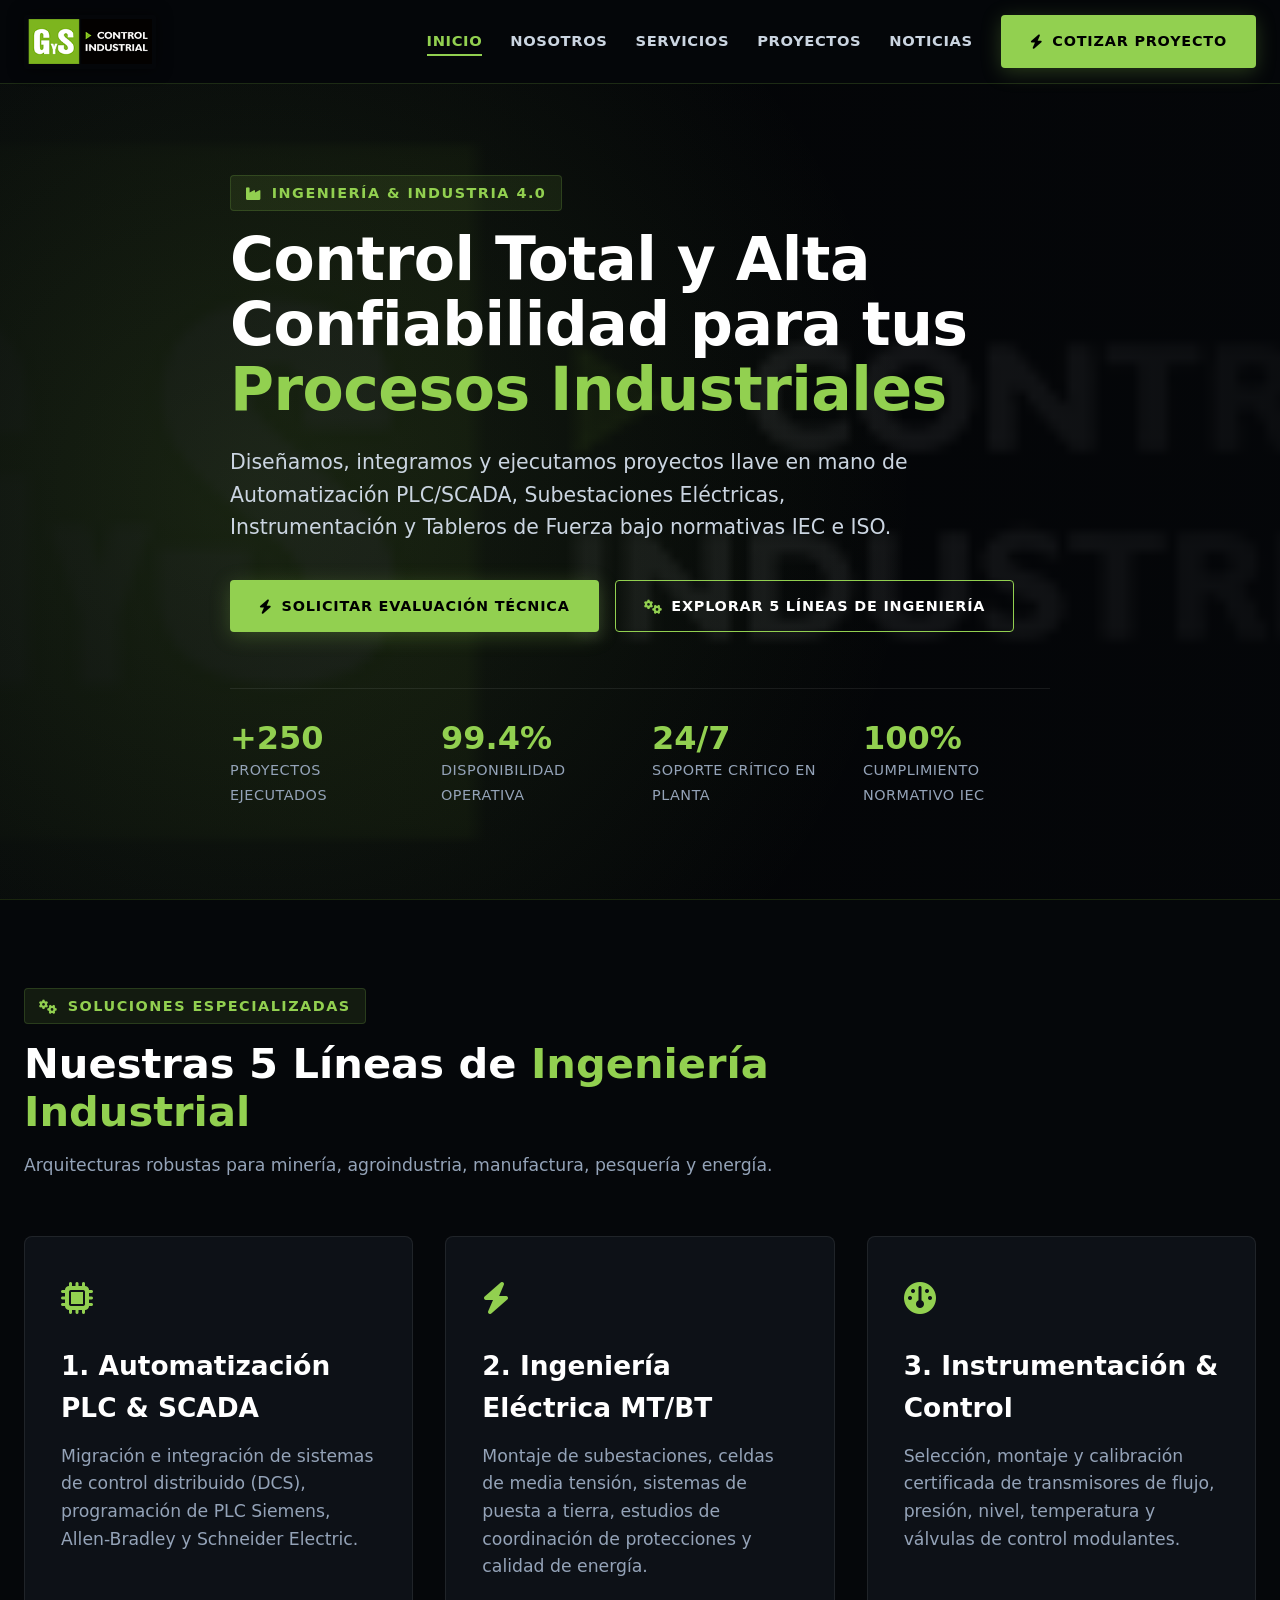
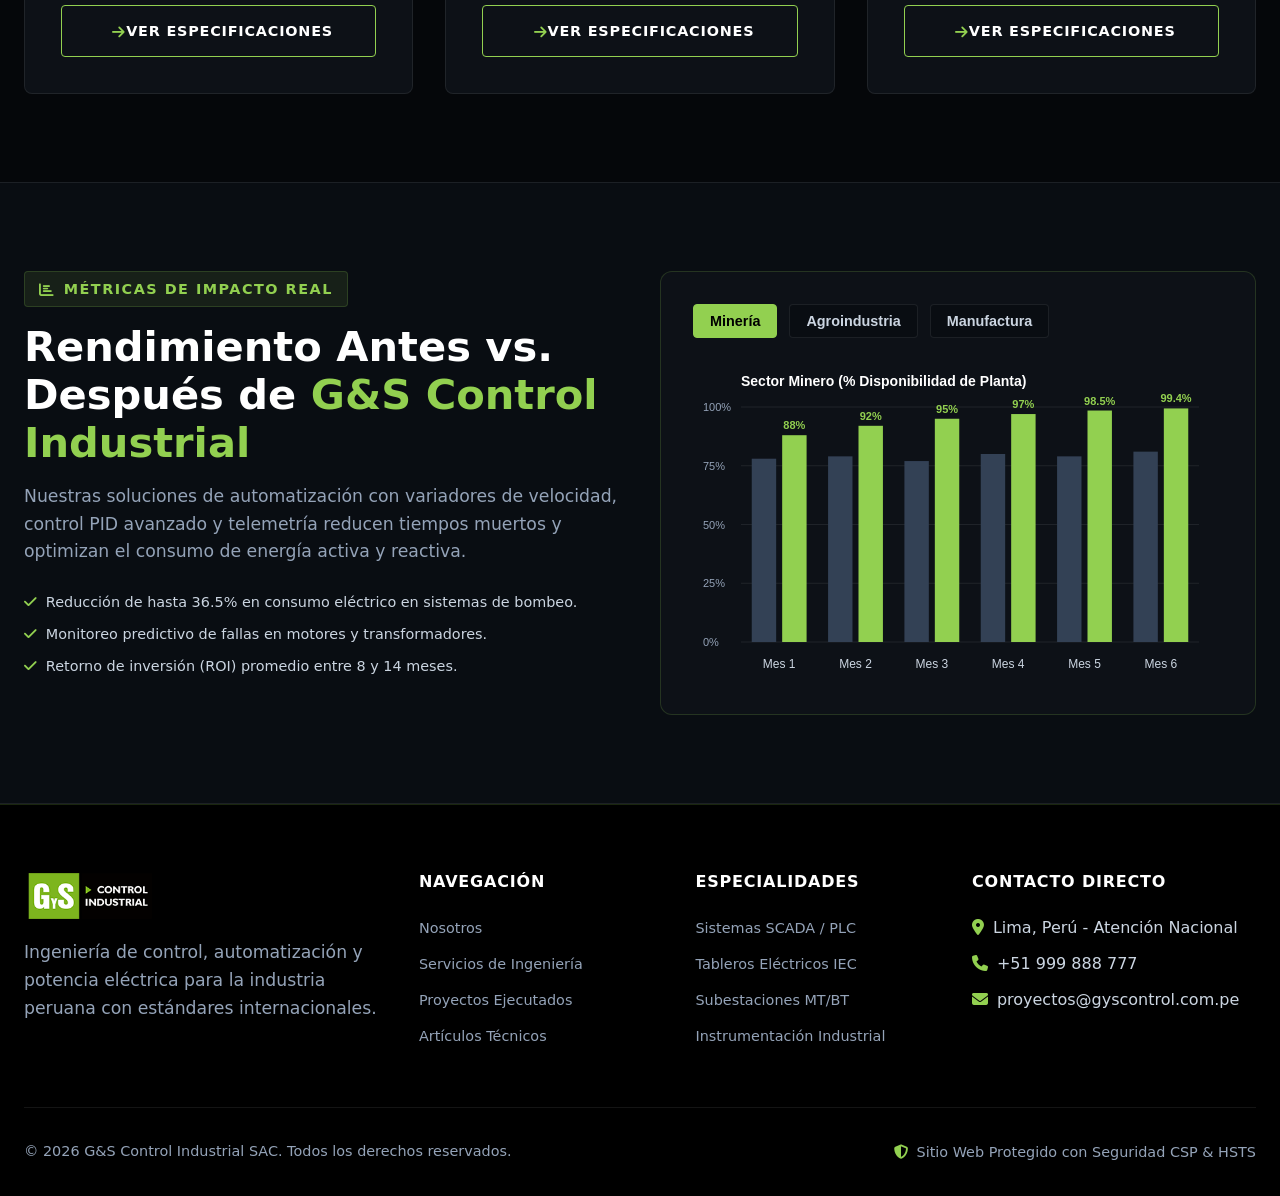
==== index.html @ cea65ff3 "feat(release): arquitectura completa G&S Control Industrial con branding logo-3.png y seguridad fron" ====
<!DOCTYPE html>
<html lang="es">
<head>
  <meta charset="UTF-8">
  <meta name="viewport" content="width=device-width, initial-scale=1.0">
  <meta http-equiv="X-Content-Type-Options" content="nosniff">
  <meta name="referrer" content="strict-origin-when-cross-origin">
  <title>G&S Control Industrial SAC | Automatización, Energía e Instrumentación</title>
  <meta name="description" content="Soluciones integrales en Automatización Industrial PLC/SCADA, Ingeniería Eléctrica, Instrumentación y Tableros Eléctricos en el Perú.">
  <link rel="stylesheet" href="https://cdnjs.cloudflare.com/ajax/libs/font-awesome/6.5.1/css/all.min.css" crossorigin="anonymous" referrerpolicy="no-referrer">
  <link rel="stylesheet" href="assets/css/main.css">
  <link rel="stylesheet" href="assets/css/security.css">
</head>
<body>

  <!-- HEADER CORPORATIVO -->
  <header class="site-header">
    <div class="container header-inner">
      <a href="index.html" class="brand-link" aria-label="G&S Control Industrial Inicio">
        <img src="assets/images/logo-3.png" alt="G&S Control Industrial Logo" class="gys-logo-img">
      </a>
      <button class="nav-toggle" id="navToggle" aria-expanded="false" aria-label="Abrir menú">☰</button>
      <nav>
        <ul class="nav-menu" id="navMenu">
          <li><a href="index.html" class="nav-link active">Inicio</a></li>
          <li><a href="nosotros.html" class="nav-link">Nosotros</a></li>
          <li><a href="servicios.html" class="nav-link">Servicios</a></li>
          <li><a href="proyectos.html" class="nav-link">Proyectos</a></li>
          <li><a href="noticias.html" class="nav-link">Noticias</a></li>
          <li><a href="contactanos.html" class="btn btn--primary" data-icon="bolt">Cotizar Proyecto</a></li>
        </ul>
      </nav>
    </div>
  </header>

  <main>
    <!-- HERO SECTION CON VIDEO DE FONDO -->
    <section class="hero">
      <video class="hero-video" autoplay muted loop playsinline poster="assets/images/logo-3.png">
        <source src="assets/videos/hero-bg.mp4" type="video/mp4">
      </video>
      <div class="hero-overlay"></div>
      <div class="container hero-content">
        <span class="section-tag" data-icon="industry">Ingeniería & Industria 4.0</span>
        <h1 class="hero-title">Control Total y Alta Confiabilidad para tus <span>Procesos Industriales</span></h1>
        <p class="hero-subtitle">
          Diseñamos, integramos y ejecutamos proyectos llave en mano de Automatización PLC/SCADA, Subestaciones Eléctricas, Instrumentación y Tableros de Fuerza bajo normativas IEC e ISO.
        </p>
        <div class="hero-actions">
          <a href="contactanos.html" class="btn btn--primary" data-icon="bolt">Solicitar Evaluación Técnica</a>
          <a href="servicios.html" class="btn btn--outline" data-icon="gears">Explorar 5 Líneas de Ingeniería</a>
        </div>
        <div class="hero-stats">
          <div class="stat-item">
            <strong>+250</strong>
            <span>Proyectos Ejecutados</span>
          </div>
          <div class="stat-item">
            <strong>99.4%</strong>
            <span>Disponibilidad Operativa</span>
          </div>
          <div class="stat-item">
            <strong>24/7</strong>
            <span>Soporte Crítico en Planta</span>
          </div>
          <div class="stat-item">
            <strong>100%</strong>
            <span>Cumplimiento Normativo IEC</span>
          </div>
        </div>
      </div>
    </section>

    <!-- RESUMEN DE LÍNEAS DE INGENIERÍA -->
    <section class="section">
      <div class="container">
        <div class="section-header">
          <span class="section-tag" data-icon="gears">Soluciones Especializadas</span>
          <h2 class="section-title">Nuestras 5 Líneas de <span>Ingeniería Industrial</span></h2>
          <p class="section-desc">Arquitecturas robustas para minería, agroindustria, manufactura, pesquería y energía.</p>
        </div>
        <div class="grid-3">
          <article class="card">
            <div>
              <div class="card-icon" data-icon="microchip"></div>
              <h3 class="card-title">1. Automatización PLC & SCADA</h3>
              <p class="card-text">Migración e integración de sistemas de control distribuido (DCS), programación de PLC Siemens, Allen-Bradley y Schneider Electric.</p>
            </div>
            <a href="servicios.html" class="btn btn--outline" data-icon="arrow-right">Ver Especificaciones</a>
          </article>

          <article class="card">
            <div>
              <div class="card-icon" data-icon="bolt"></div>
              <h3 class="card-title">2. Ingeniería Eléctrica MT/BT</h3>
              <p class="card-text">Montaje de subestaciones, celdas de media tensión, sistemas de puesta a tierra, estudios de coordinación de protecciones y calidad de energía.</p>
            </div>
            <a href="servicios.html" class="btn btn--outline" data-icon="arrow-right">Ver Especificaciones</a>
          </article>

          <article class="card">
            <div>
              <div class="card-icon" data-icon="gauge"></div>
              <h3 class="card-title">3. Instrumentación & Control</h3>
              <p class="card-text">Selección, montaje y calibración certificada de transmisores de flujo, presión, nivel, temperatura y válvulas de control modulantes.</p>
            </div>
            <a href="servicios.html" class="btn btn--outline" data-icon="arrow-right">Ver Especificaciones</a>
          </article>
        </div>
      </div>
    </section>

    <!-- GRÁFICA INTERACTIVA DE EFICIENCIA OPERATIVA -->
    <section class="section section--alt">
      <div class="container">
        <div class="grid-2">
          <div>
            <span class="section-tag" data-icon="chart">Métricas de Impacto Real</span>
            <h2 class="section-title">Rendimiento Antes vs. Después de <span>G&S Control Industrial</span></h2>
            <p class="section-desc">
              Nuestras soluciones de automatización con variadores de velocidad, control PID avanzado y telemetría reducen tiempos muertos y optimizan el consumo de energía activa y reactiva.
            </p>
            <ul class="card-list" style="margin-top: 1.5rem;">
              <li data-icon="check">Reducción de hasta 36.5% en consumo eléctrico en sistemas de bombeo.</li>
              <li data-icon="check">Monitoreo predictivo de fallas en motores y transformadores.</li>
              <li data-icon="check">Retorno de inversión (ROI) promedio entre 8 y 14 meses.</li>
            </ul>
          </div>
          <div class="chart-wrapper">
            <div class="chart-controls">
              <button class="filter-btn active" data-chart-sector="mineria">Minería</button>
              <button class="filter-btn" data-chart-sector="agro">Agroindustria</button>
              <button class="filter-btn" data-chart-sector="manufactura">Manufactura</button>
            </div>
            <div class="canvas-holder">
              <canvas id="efficiencyChart"></canvas>
            </div>
          </div>
        </div>
      </div>
    </section>
  </main>

  <!-- FOOTER CORPORATIVO -->
  <footer class="site-footer">
    <div class="container">
      <div class="footer-grid">
        <div>
          <img src="assets/images/logo-3.png" alt="G&S Control Industrial Logo" class="gys-logo-img" style="margin-bottom: 1rem;">
          <p class="section-desc">Ingeniería de control, automatización y potencia eléctrica para la industria peruana con estándares internacionales.</p>
        </div>
        <div>
          <h4 class="footer-title">Navegación</h4>
          <ul class="footer-links">
            <li><a href="nosotros.html">Nosotros</a></li>
            <li><a href="servicios.html">Servicios de Ingeniería</a></li>
            <li><a href="proyectos.html">Proyectos Ejecutados</a></li>
            <li><a href="noticias.html">Artículos Técnicos</a></li>
          </ul>
        </div>
        <div>
          <h4 class="footer-title">Especialidades</h4>
          <ul class="footer-links">
            <li><a href="servicios.html">Sistemas SCADA / PLC</a></li>
            <li><a href="servicios.html">Tableros Eléctricos IEC</a></li>
            <li><a href="servicios.html">Subestaciones MT/BT</a></li>
            <li><a href="servicios.html">Instrumentación Industrial</a></li>
          </ul>
        </div>
        <div>
          <h4 class="footer-title">Contacto Directo</h4>
          <ul class="footer-links">
            <li data-icon="location">Lima, Perú - Atención Nacional</li>
            <li data-icon="phone">+51 999 888 777</li>
            <li data-icon="envelope">proyectos@gyscontrol.com.pe</li>
          </ul>
        </div>
      </div>
      <div class="footer-bottom">
        <span>© 2026 G&S Control Industrial SAC. Todos los derechos reservados.</span>
        <span data-icon="shield">Sitio Web Protegido con Seguridad CSP & HSTS</span>
      </div>
    </div>
  </footer>

  <script src="assets/js/main.js" defer></script>
  <script src="assets/js/chart.js" defer></script>
  <script src="assets/js/security.js" defer></script>
</body>
</html>
---- assets/css/main.css ----
/* ==========================================================================
   G&S CONTROL INDUSTRIAL SAC - MAIN STYLESHEET
   Branding: #92D050 (Neon Industrial Green) | Dark Mode Industrial
   ========================================================================== */

:root {
  /* Paleta Corporativa Oficial */
  --gys-green-primary: #92D050;
  --gys-green-secondary: #8eb81e;
  --gys-green-dark: #81a81b;
  --gys-green-glow: rgba(146, 208, 80, 0.25);

  /* Fondos Oscuros (Dark Mode Industrial) */
  --bg-deep: #05070a;
  --bg-panel: #0d1117;
  --bg-surface: #090d12;
  --bg-pure-black: #000000;
  --border-industrial: rgba(146, 208, 80, 0.18);
  --border-subtle: rgba(255, 255, 255, 0.08);

  /* Textos */
  --text-white: #ffffff;
  --text-light: #cbd5e1;
  --text-muted: #94a3b8;

  /* Tipografía y Escalado Fluido */
  --font-main: 'Inter', system-ui, -apple-system, BlinkMacSystemFont, 'Segoe UI', Roboto, sans-serif;
  --fs-h1: clamp(2.2rem, 4vw + 1rem, 3.75rem);
  --fs-h2: clamp(1.75rem, 2.8vw + 0.8rem, 2.6rem);
  --fs-h3: clamp(1.25rem, 1.5vw + 0.5rem, 1.65rem);
  --fs-body: clamp(0.95rem, 0.4vw + 0.85rem, 1.08rem);
  --fs-small: clamp(0.8rem, 0.2vw + 0.75rem, 0.9rem);

  /* Layout & Transiciones */
  --max-width: 1280px;
  --header-height: 84px;
  --radius-sm: 4px;
  --radius-md: 8px;
  --radius-lg: 12px;
  --transition-fast: 0.2s cubic-bezier(0.4, 0, 0.2, 1);
  --transition-smooth: 0.35s cubic-bezier(0.16, 1, 0.3, 1);
}

/* Reset Moderno */
*, *::before, *::after {
  box-sizing: border-box;
  margin: 0;
  padding: 0;
}

html {
  scroll-behavior: smooth;
  background-color: var(--bg-deep);
  color: var(--text-light);
  font-family: var(--font-main);
  font-size: 16px;
  line-height: 1.6;
}

body {
  background-color: var(--bg-deep);
  overflow-x: hidden;
  min-height: 100vh;
  display: flex;
  flex-direction: column;
}

main {
  flex: 1;
  padding-top: var(--header-height);
}

a {
  color: inherit;
  text-decoration: none;
  transition: color var(--transition-fast);
}

ul {
  list-style: none;
}

img, video {
  max-width: 100%;
  height: auto;
  display: block;
}

/* ==========================================================================
   ICONOGRAFÍA FONT AWESOME 6 FREE (MEDIANTE PSEUDO-ELEMENTOS ::before)
   ========================================================================== */
[data-icon]::before {
  font-family: "Font Awesome 6 Free";
  font-weight: 900;
  display: inline-block;
  font-style: normal;
  font-variant: normal;
  text-rendering: auto;
  -webkit-font-smoothing: antialiased;
  color: var(--gys-green-primary);
  margin-right: 0.55rem;
}

[data-icon="bolt"]::before { content: "\f0e7"; }
[data-icon="gears"]::before { content: "\f085"; }
[data-icon="microchip"]::before { content: "\f2db"; }
[data-icon="gauge"]::before { content: "\f624"; }
[data-icon="shield"]::before { content: "\f3ed"; }
[data-icon="chart"]::before { content: "\f080"; }
[data-icon="industry"]::before { content: "\f275"; }
[data-icon="check"]::before { content: "\f00c"; }
[data-icon="phone"]::before { content: "\f095"; }
[data-icon="envelope"]::before { content: "\f0e0"; }
[data-icon="location"]::before { content: "\f3c5"; }
[data-icon="arrow-right"]::before { content: "\f061"; margin-right: 0; margin-left: 0.5rem; }
[data-icon="certificate"]::before { content: "\f0a3"; }
[data-icon="users"]::before { content: "\f0c0"; }
[data-icon="clock"]::before { content: "\f017"; }
[data-icon="wrench"]::before { content: "\f0ad"; }
[data-icon="newspaper"]::before { content: "\f1ea"; }
[data-icon="filter"]::before { content: "\f0b0"; }
[data-icon="lock"]::before { content: "\f023"; }

/* ==========================================================================
   UTILIDADES GLOBALES Y CONTENEDORES
   ========================================================================== */
.container {
  width: 100%;
  max-width: var(--max-width);
  margin: 0 auto;
  padding: 0 1.5rem;
}

.section {
  padding: 5.5rem 0;
  position: relative;
}

.section--alt {
  background-color: var(--bg-surface);
  border-top: 1px solid var(--border-subtle);
  border-bottom: 1px solid var(--border-subtle);
}

.section-header {
  max-width: 760px;
  margin-bottom: 3.5rem;
}

.section-tag {
  display: inline-flex;
  align-items: center;
  background: rgba(146, 208, 80, 0.1);
  color: var(--gys-green-primary);
  border: 1px solid var(--border-industrial);
  padding: 0.35rem 0.9rem;
  border-radius: var(--radius-sm);
  font-size: var(--fs-small);
  font-weight: 700;
  text-transform: uppercase;
  letter-spacing: 1.5px;
  margin-bottom: 1rem;
}

.section-title {
  font-size: var(--fs-h2);
  color: var(--text-white);
  font-weight: 800;
  line-height: 1.15;
  margin-bottom: 1rem;
}

.section-title span {
  color: var(--gys-green-primary);
}

.section-desc {
  font-size: var(--fs-body);
  color: var(--text-muted);
}

/* Botones Corporativos */
.btn {
  display: inline-flex;
  align-items: center;
  justify-content: center;
  padding: 0.85rem 1.75rem;
  font-size: var(--fs-small);
  font-weight: 700;
  text-transform: uppercase;
  letter-spacing: 0.8px;
  border-radius: var(--radius-sm);
  border: 1px solid transparent;
  cursor: pointer;
  transition: all var(--transition-fast);
}

.btn--primary {
  background-color: var(--gys-green-primary);
  color: var(--bg-pure-black);
  box-shadow: 0 4px 20px var(--gys-green-glow);
}

.btn--primary[data-icon]::before {
  color: var(--bg-pure-black);
}

.btn--primary:hover {
  background-color: var(--gys-green-secondary);
  transform: translateY(-2px);
  box-shadow: 0 6px 25px rgba(146, 208, 80, 0.4);
}

.btn--outline {
  background-color: transparent;
  color: var(--text-white);
  border-color: var(--gys-green-primary);
}

.btn--outline:hover {
  background-color: rgba(146, 208, 80, 0.12);
  color: var(--gys-green-primary);
}

/* ==========================================================================
   HEADER, NAVEGACIÓN Y LOGOTIPO OFICIAL (logo-3.png)
   ========================================================================== */
.site-header {
  position: fixed;
  top: 0;
  left: 0;
  width: 100%;
  height: var(--header-height);
  background: rgba(5, 7, 10, 0.92);
  backdrop-filter: blur(12px);
  border-bottom: 1px solid var(--border-industrial);
  z-index: 1000;
}

.header-inner {
  display: flex;
  align-items: center;
  justify-content: space-between;
  height: 100%;
}

.brand-link {
  display: inline-flex;
  align-items: center;
}

.gys-logo-img {
  height: 54px;
  width: auto;
  object-fit: contain;
  border-radius: 2px;
  box-shadow: 0 0 15px rgba(0, 0, 0, 0.6);
  transition: transform var(--transition-fast);
}

.brand-link:hover .gys-logo-img {
  transform: scale(1.02);
}

.nav-menu {
  display: flex;
  align-items: center;
  gap: 1.75rem;
}

.nav-link {
  font-size: 0.92rem;
  font-weight: 600;
  color: var(--text-light);
  text-transform: uppercase;
  letter-spacing: 0.6px;
  padding: 0.4rem 0;
  position: relative;
}

.nav-link::after {
  content: "";
  position: absolute;
  bottom: 0;
  left: 0;
  width: 0;
  height: 2px;
  background-color: var(--gys-green-primary);
  transition: width var(--transition-fast);
}

.nav-link:hover,
.nav-link.active {
  color: var(--gys-green-primary);
}

.nav-link:hover::after,
.nav-link.active::after {
  width: 100%;
}

.nav-toggle {
  display: none;
  background: transparent;
  border: 1px solid var(--border-industrial);
  color: var(--gys-green-primary);
  padding: 0.5rem 0.75rem;
  border-radius: var(--radius-sm);
  font-size: 1.25rem;
  cursor: pointer;
}

/* ==========================================================================
   HERO PRINCIPAL CON VIDEO INDUSTRIAL EN BUCLE
   ========================================================================== */
.hero {
  position: relative;
  min-height: calc(100vh - var(--header-height));
  display: flex;
  align-items: center;
  background-color: var(--bg-pure-black);
  overflow: hidden;
  border-bottom: 1px solid var(--border-industrial);
}

.hero-video {
  position: absolute;
  top: 0;
  left: 0;
  width: 100%;
  height: 100%;
  object-fit: cover;
  opacity: 0.28;
  z-index: 1;
}

.hero-overlay {
  position: absolute;
  inset: 0;
  background: radial-gradient(circle at 20% 50%, rgba(146, 208, 80, 0.12), transparent 60%),
              linear-gradient(90deg, rgba(5, 7, 10, 0.95) 0%, rgba(5, 7, 10, 0.75) 60%, rgba(5, 7, 10, 0.9) 100%);
  z-index: 2;
}

.hero-content {
  position: relative;
  z-index: 3;
  max-width: 820px;
  padding: 4rem 0;
}

.hero-title {
  font-size: var(--fs-h1);
  color: var(--text-white);
  font-weight: 900;
  line-height: 1.08;
  margin-bottom: 1.5rem;
  letter-spacing: -0.5px;
}

.hero-title span {
  color: var(--gys-green-primary);
}

.hero-subtitle {
  font-size: clamp(1.05rem, 1vw + 0.8rem, 1.28rem);
  color: var(--text-light);
  margin-bottom: 2.25rem;
  max-width: 680px;
}

.hero-actions {
  display: flex;
  flex-wrap: wrap;
  gap: 1rem;
  margin-bottom: 3.5rem;
}

.hero-stats {
  display: grid;
  grid-template-columns: repeat(auto-fit, minmax(160px, 1fr));
  gap: 1.5rem;
  padding-top: 2rem;
  border-top: 1px solid var(--border-subtle);
}

.stat-item strong {
  display: block;
  font-size: 2rem;
  font-weight: 800;
  color: var(--gys-green-primary);
  line-height: 1.1;
}

.stat-item span {
  font-size: var(--fs-small);
  color: var(--text-muted);
  text-transform: uppercase;
  letter-spacing: 0.5px;
}

/* Page Banner Interior */
.page-banner {
  background: linear-gradient(180deg, var(--bg-panel) 0%, var(--bg-deep) 100%);
  padding: 4rem 0 3rem;
  border-bottom: 1px solid var(--border-industrial);
}

/* ==========================================================================
   GRIDS Y TARJETAS INDUSTRIALES (SERVICIOS, PROYECTOS, NOTICIAS)
   ========================================================================== */
.grid-3 {
  display: grid;
  grid-template-columns: repeat(auto-fit, minmax(320px, 1fr));
  gap: 2rem;
}

.grid-2 {
  display: grid;
  grid-template-columns: repeat(auto-fit, minmax(420px, 1fr));
  gap: 2.5rem;
}

.card {
  background-color: var(--bg-panel);
  border: 1px solid var(--border-subtle);
  border-radius: var(--radius-md);
  padding: 2.25rem;
  transition: all var(--transition-smooth);
  position: relative;
  overflow: hidden;
  display: flex;
  flex-direction: column;
  justify-content: space-between;
}

.card::after {
  content: "";
  position: absolute;
  top: 0;
  left: 0;
  width: 4px;
  height: 100%;
  background-color: var(--gys-green-primary);
  opacity: 0;
  transition: opacity var(--transition-fast);
}

.card:hover {
  transform: translateY(-5px);
  border-color: var(--border-industrial);
  box-shadow: 0 12px 32px rgba(0, 0, 0, 0.5);
}

.card:hover::after {
  opacity: 1;
}

.card-icon {
  font-size: 2rem;
  margin-bottom: 1.25rem;
}

.card-title {
  font-size: var(--fs-h3);
  color: var(--text-white);
  margin-bottom: 0.85rem;
  font-weight: 700;
}

.card-text {
  color: var(--text-muted);
  font-size: var(--fs-body);
  margin-bottom: 1.5rem;
}

.card-list {
  margin-bottom: 1.5rem;
}

.card-list li {
  font-size: var(--fs-small);
  color: var(--text-light);
  margin-bottom: 0.5rem;
}

.badge {
  display: inline-block;
  padding: 0.25rem 0.65rem;
  font-size: 0.75rem;
  font-weight: 700;
  text-transform: uppercase;
  background: rgba(146, 208, 80, 0.12);
  color: var(--gys-green-primary);
  border: 1px solid var(--border-industrial);
  border-radius: var(--radius-sm);
  margin-bottom: 1rem;
  width: fit-content;
}

/* ==========================================================================
   GRÁFICA INTERACTIVA DE EFICIENCIA OPERATIVA (chart.js)
   ========================================================================== */
.chart-wrapper {
  background-color: var(--bg-panel);
  border: 1px solid var(--border-industrial);
  border-radius: var(--radius-lg);
  padding: 2rem;
}

.chart-controls {
  display: flex;
  flex-wrap: wrap;
  gap: 0.75rem;
  margin-bottom: 1.5rem;
}

.filter-btn {
  background: var(--bg-surface);
  color: var(--text-light);
  border: 1px solid var(--border-subtle);
  padding: 0.5rem 1rem;
  border-radius: var(--radius-sm);
  font-size: var(--fs-small);
  font-weight: 600;
  cursor: pointer;
  transition: all var(--transition-fast);
}

.filter-btn:hover,
.filter-btn.active {
  background: var(--gys-green-primary);
  color: var(--bg-pure-black);
  border-color: var(--gys-green-primary);
}

.canvas-holder {
  width: 100%;
  height: 320px;
  position: relative;
}

#efficiencyChart {
  width: 100%;
  height: 100%;
}

/* ==========================================================================
   FORMULARIO DE CONTACTO Y MAPA INTERACTIVO
   ========================================================================== */
.contact-form {
  background-color: var(--bg-panel);
  border: 1px solid var(--border-subtle);
  border-radius: var(--radius-lg);
  padding: 2.5rem;
}

.form-group {
  margin-bottom: 1.25rem;
}

.form-label {
  display: block;
  font-size: var(--fs-small);
  font-weight: 600;
  color: var(--text-white);
  margin-bottom: 0.45rem;
}

.form-control {
  width: 100%;
  padding: 0.85rem 1rem;
  background-color: var(--bg-deep);
  border: 1px solid var(--border-subtle);
  border-radius: var(--radius-sm);
  color: var(--text-white);
  font-family: inherit;
  font-size: var(--fs-body);
  transition: border-color var(--transition-fast);
}

.form-control:focus {
  outline: none;
  border-color: var(--gys-green-primary);
  box-shadow: 0 0 0 3px rgba(146, 208, 80, 0.15);
}

.map-panel {
  background-color: var(--bg-panel);
  border: 1px solid var(--border-industrial);
  border-radius: var(--radius-lg);
  padding: 2rem;
  display: flex;
  flex-direction: column;
  justify-content: space-between;
}

.map-screen {
  background: radial-gradient(circle at center, #111924 0%, #05070a 100%);
  border: 1px solid var(--border-subtle);
  border-radius: var(--radius-md);
  padding: 2rem;
  min-height: 260px;
  display: flex;
  flex-direction: column;
  justify-content: center;
  margin-bottom: 1.5rem;
}

/* ==========================================================================
   FOOTER CORPORATIVO
   ========================================================================== */
.site-footer {
  background-color: var(--bg-pure-black);
  border-top: 1px solid var(--border-industrial);
  padding: 4rem 0 2rem;
  margin-top: auto;
}

.footer-grid {
  display: grid;
  grid-template-columns: 1.5fr 1fr 1fr 1.2fr;
  gap: 2.5rem;
  margin-bottom: 3rem;
}

.footer-title {
  color: var(--text-white);
  font-size: 1rem;
  font-weight: 700;
  text-transform: uppercase;
  letter-spacing: 0.8px;
  margin-bottom: 1.25rem;
}

.footer-links li {
  margin-bottom: 0.65rem;
}

.footer-links a {
  color: var(--text-muted);
  font-size: var(--fs-small);
}

.footer-links a:hover {
  color: var(--gys-green-primary);
}

.footer-bottom {
  padding-top: 2rem;
  border-top: 1px solid var(--border-subtle);
  display: flex;
  flex-wrap: wrap;
  justify-content: space-between;
  font-size: var(--fs-small);
  color: var(--text-muted);
}

/* ==========================================================================
   MEDIA QUERIES (RESPONSIVE DESIGN)
   ========================================================================== */
@media (max-width: 992px) {
  .grid-2 {
    grid-template-columns: 1fr;
  }
  .footer-grid {
    grid-template-columns: 1fr 1fr;
  }
}

@media (max-width: 768px) {
  .nav-toggle {
    display: block;
  }
  .nav-menu {
    position: fixed;
    top: var(--header-height);
    left: 0;
    width: 100%;
    background-color: var(--bg-panel);
    flex-direction: column;
    align-items: flex-start;
    padding: 1.5rem;
    border-bottom: 1px solid var(--border-industrial);
    transform: translateY(-150%);
    opacity: 0;
    pointer-events: none;
    transition: all var(--transition-smooth);
  }
  .nav-menu.open {
    transform: translateY(0);
    opacity: 1;
    pointer-events: auto;
  }
  .footer-grid {
    grid-template-columns: 1fr;
  }
}
---- assets/css/security.css ----
/* ==========================================================================
   G&S CONTROL INDUSTRIAL SAC - FRONTEND SECURITY & UI HARDENING
   ========================================================================== */

/* 1. Protección de Activos Gráficos y Logotipo contra Arrastre y Recorte */
.gys-logo-img,
.hero-video,
img {
  -webkit-user-drag: none;
  user-select: none;
  -webkit-user-select: none;
}

/* 2. Prevención de Selección en Elementos de Interfaz Críticos */
.site-header,
.btn,
.filter-btn,
.badge {
  user-select: none;
  -webkit-user-select: none;
}

/* 3. Campo Honeypot Anti-Bots (Invisible para humanos, trampa para scrapers) */
.hp-trap-field {
  position: absolute !important;
  left: -9999px !important;
  top: -9999px !important;
  width: 1px !important;
  height: 1px !important;
  opacity: 0 !important;
  pointer-events: none !important;
  z-index: -1 !important;
}

/* 4. Estados de Validación Estricta y Alertas de Seguridad */
.form-control.is-invalid {
  border-color: #ef4444 !important;
  background-color: rgba(239, 68, 68, 0.06);
}

.form-control.is-valid {
  border-color: var(--gys-green-primary) !important;
}

.security-alert {
  padding: 1rem 1.25rem;
  border-radius: 6px;
  font-size: 0.9rem;
  font-weight: 600;
  margin-top: 1rem;
  display: none;
}

.security-alert.show {
  display: block;
}

.security-alert--error {
  background-color: rgba(239, 68, 68, 0.15);
  border: 1px solid #ef4444;
  color: #fca5a5;
}

.security-alert--success {
  background-color: rgba(146, 208, 80, 0.15);
  border: 1px solid var(--gys-green-primary);
  color: var(--gys-green-primary);
}

/* 5. Bloqueo Visual Anti-Clickjacking si se detecta iframe no autorizado */
html.framed-blocked body {
  display: none !important;
}
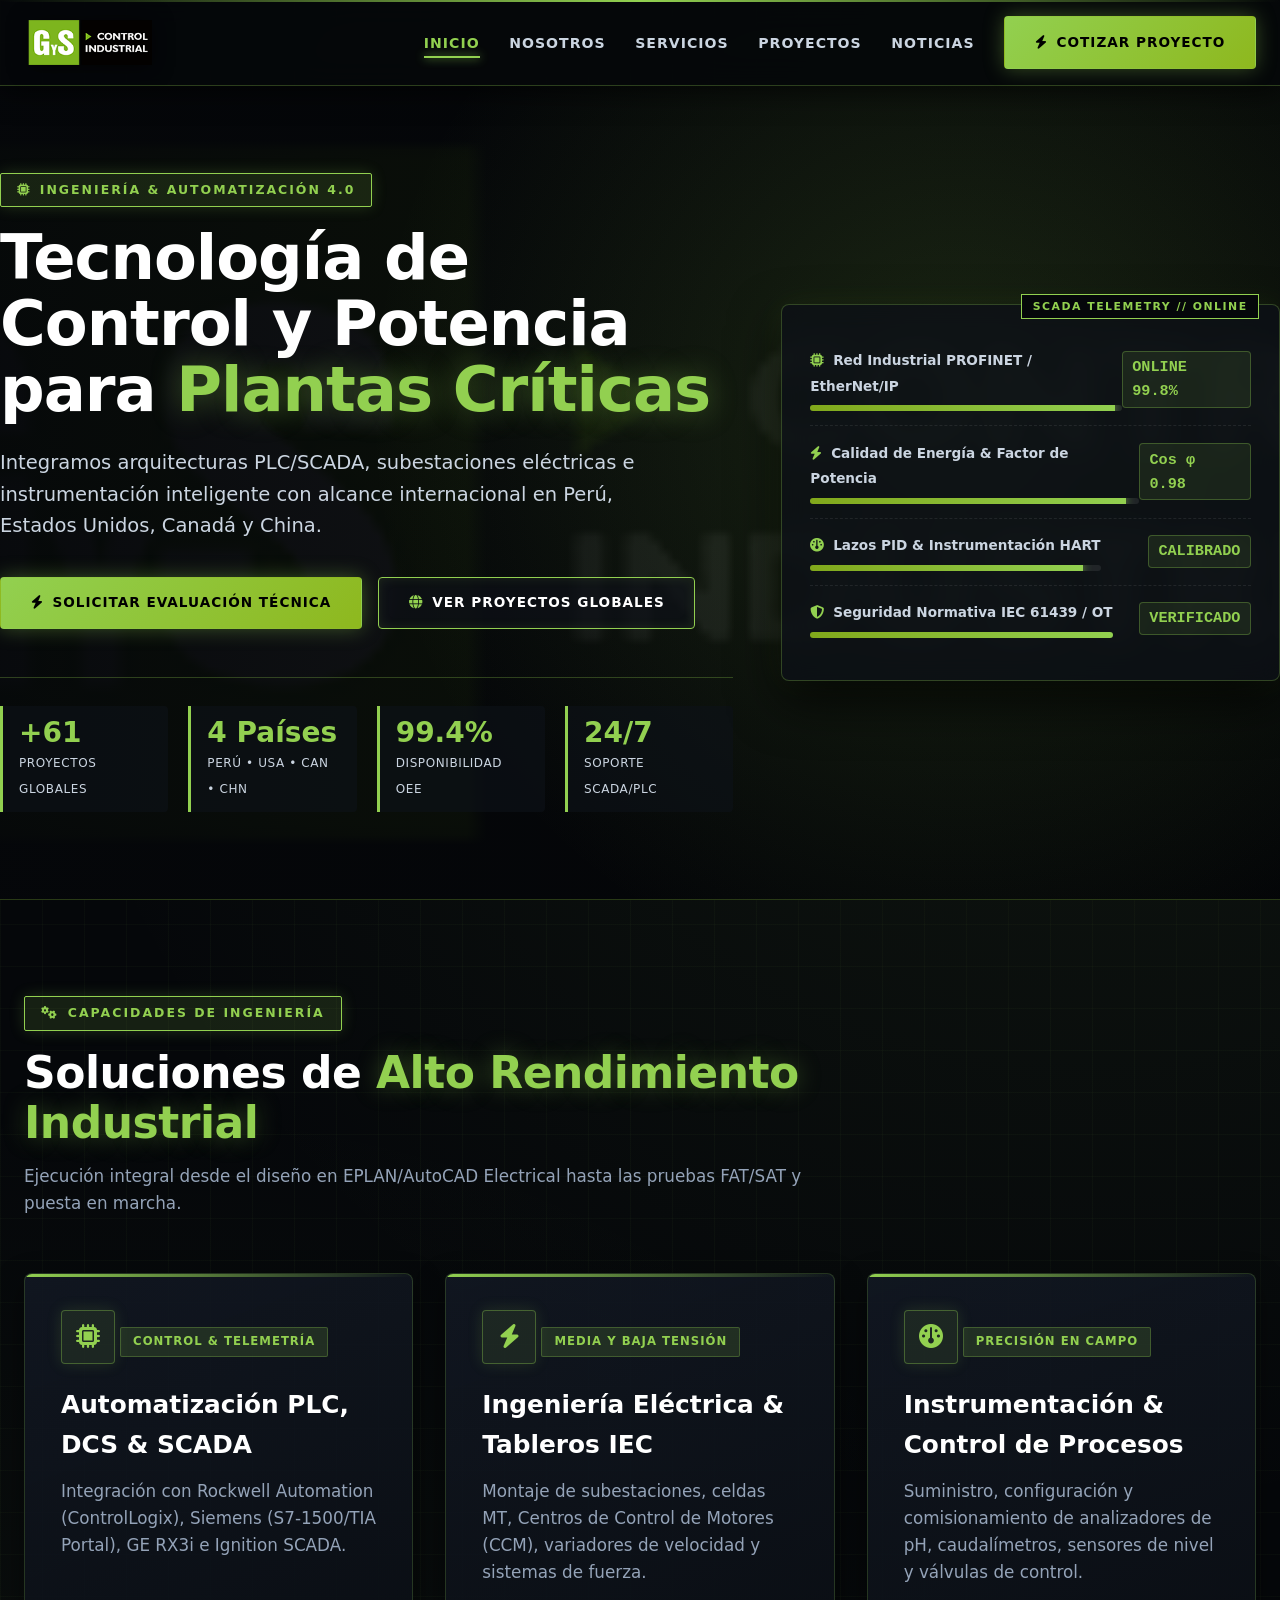
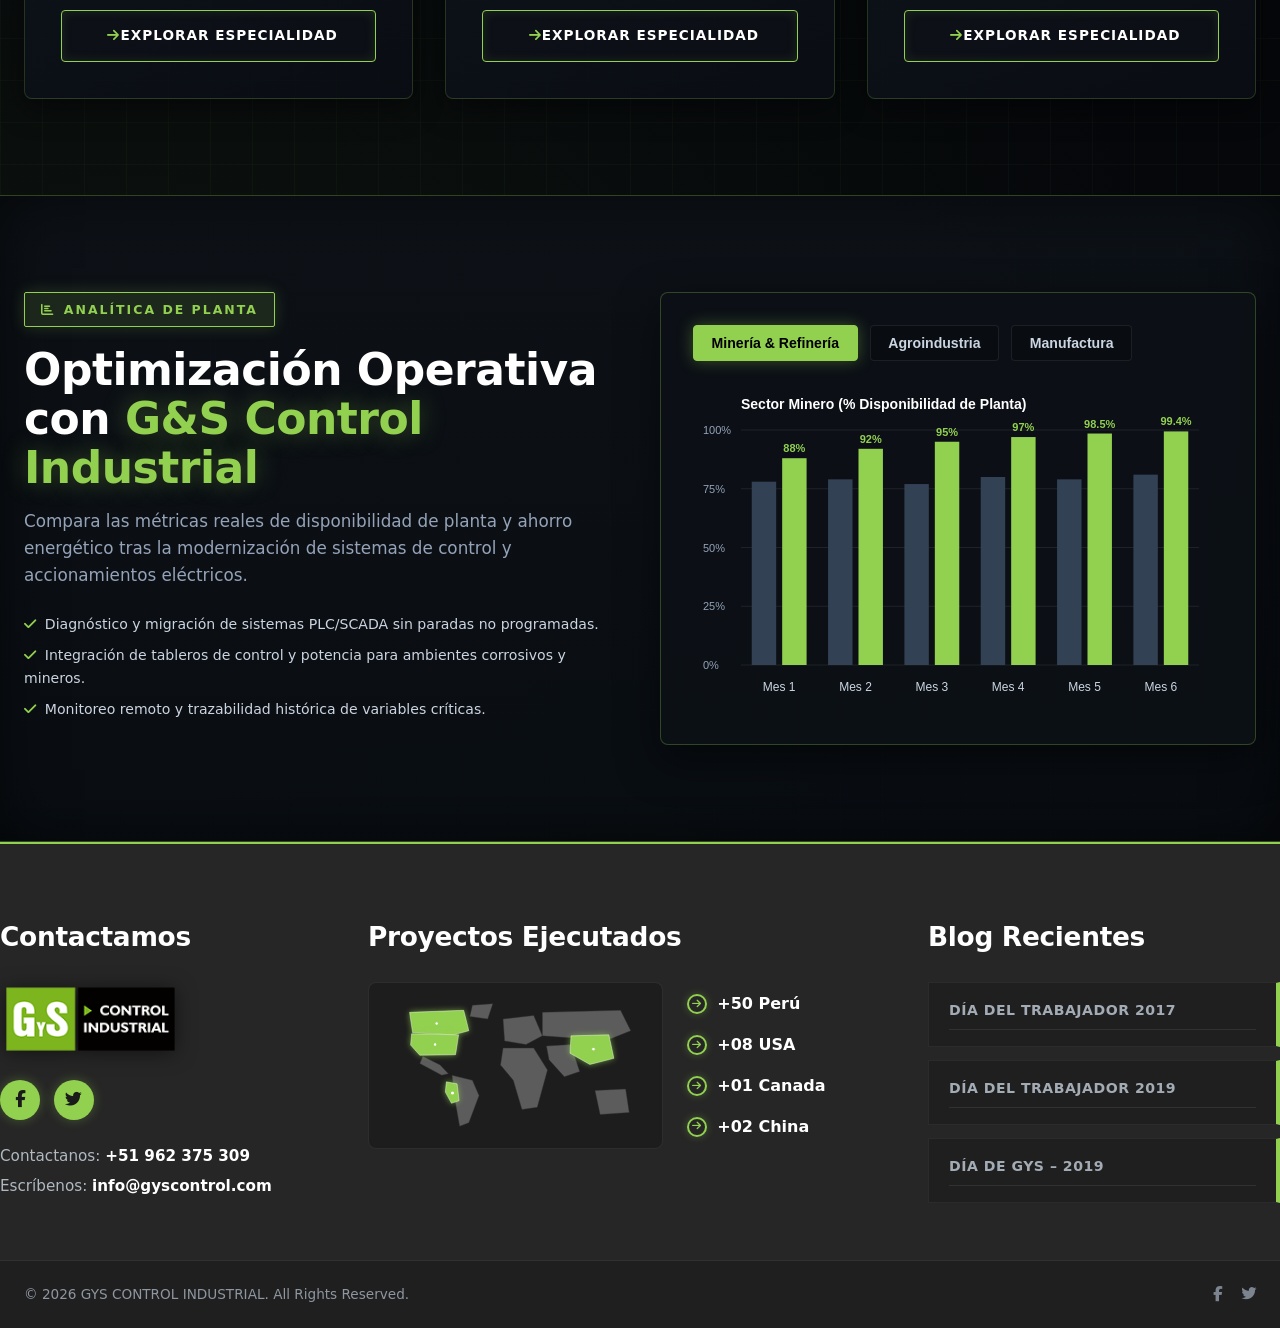
==== commit dd0f0b93: "feat(ui): rediseño cyber-industrial SCADA y footer oficial con mapa global" ====
--- a/index.html
+++ b/index.html
@@ -5,8 +5,8 @@
   <meta name="viewport" content="width=device-width, initial-scale=1.0">
   <meta http-equiv="X-Content-Type-Options" content="nosniff">
   <meta name="referrer" content="strict-origin-when-cross-origin">
-  <title>G&S Control Industrial SAC | Automatización, Energía e Instrumentación</title>
-  <meta name="description" content="Soluciones integrales en Automatización Industrial PLC/SCADA, Ingeniería Eléctrica, Instrumentación y Tableros Eléctricos en el Perú.">
+  <title>G&S Control Industrial SAC | Automatización, SCADA e Ingeniería Eléctrica</title>
+  <meta name="description" content="Ingeniería de Automatización PLC/SCADA, Subestaciones Eléctricas, Instrumentación y Tableros Industriales con presencia en Perú, USA, Canadá y China.">
   <link rel="stylesheet" href="https://cdnjs.cloudflare.com/ajax/libs/font-awesome/6.5.1/css/all.min.css" crossorigin="anonymous" referrerpolicy="no-referrer">
   <link rel="stylesheet" href="assets/css/main.css">
   <link rel="stylesheet" href="assets/css/security.css">
@@ -34,77 +34,119 @@
   </header>
 
   <main>
-    <!-- HERO SECTION CON VIDEO DE FONDO -->
+    <!-- HERO CYBER-INDUSTRIAL CON PANEL SCADA EN VIVO -->
     <section class="hero">
       <video class="hero-video" autoplay muted loop playsinline poster="assets/images/logo-3.png">
         <source src="assets/videos/hero-bg.mp4" type="video/mp4">
       </video>
       <div class="hero-overlay"></div>
-      <div class="container hero-content">
-        <span class="section-tag" data-icon="industry">Ingeniería & Industria 4.0</span>
-        <h1 class="hero-title">Control Total y Alta Confiabilidad para tus <span>Procesos Industriales</span></h1>
-        <p class="hero-subtitle">
-          Diseñamos, integramos y ejecutamos proyectos llave en mano de Automatización PLC/SCADA, Subestaciones Eléctricas, Instrumentación y Tableros de Fuerza bajo normativas IEC e ISO.
-        </p>
-        <div class="hero-actions">
-          <a href="contactanos.html" class="btn btn--primary" data-icon="bolt">Solicitar Evaluación Técnica</a>
-          <a href="servicios.html" class="btn btn--outline" data-icon="gears">Explorar 5 Líneas de Ingeniería</a>
-        </div>
-        <div class="hero-stats">
-          <div class="stat-item">
-            <strong>+250</strong>
-            <span>Proyectos Ejecutados</span>
-          </div>
-          <div class="stat-item">
-            <strong>99.4%</strong>
-            <span>Disponibilidad Operativa</span>
-          </div>
-          <div class="stat-item">
-            <strong>24/7</strong>
-            <span>Soporte Crítico en Planta</span>
-          </div>
-          <div class="stat-item">
-            <strong>100%</strong>
-            <span>Cumplimiento Normativo IEC</span>
-          </div>
-        </div>
+
+      <div class="container hero-grid">
+        <div>
+          <span class="section-tag" data-icon="microchip">Ingeniería & Automatización 4.0</span>
+          <h1 class="hero-title">Tecnología de Control y Potencia para <span>Plantas Críticas</span></h1>
+          <p class="hero-subtitle">
+            Integramos arquitecturas PLC/SCADA, subestaciones eléctricas e instrumentación inteligente con alcance internacional en Perú, Estados Unidos, Canadá y China.
+          </p>
+          <div class="hero-actions">
+            <a href="contactanos.html" class="btn btn--primary" data-icon="bolt">Solicitar Evaluación Técnica</a>
+            <a href="proyectos.html" class="btn btn--outline" data-icon="globe">Ver Proyectos Globales</a>
+          </div>
+          <div class="hero-stats">
+            <div class="stat-item">
+              <strong>+61</strong>
+              <span>Proyectos Globales</span>
+            </div>
+            <div class="stat-item">
+              <strong>4 Países</strong>
+              <span>Perú • USA • CAN • CHN</span>
+            </div>
+            <div class="stat-item">
+              <strong>99.4%</strong>
+              <span>Disponibilidad OEE</span>
+            </div>
+            <div class="stat-item">
+              <strong>24/7</strong>
+              <span>Soporte SCADA/PLC</span>
+            </div>
+          </div>
+        </div>
+
+        <!-- Panel Derecho Tecnológico: Telemetría Industrial en Tiempo Real -->
+        <aside class="scada-hud" aria-label="Panel de Telemetría Industrial">
+          <div class="hud-row">
+            <div>
+              <span class="hud-label" data-icon="microchip">Red Industrial PROFINET / EtherNet/IP</span>
+              <div class="hud-bar"><div class="hud-bar-fill" style="width: 98%;"></div></div>
+            </div>
+            <span class="hud-value">ONLINE 99.8%</span>
+          </div>
+
+          <div class="hud-row">
+            <div>
+              <span class="hud-label" data-icon="bolt">Calidad de Energía & Factor de Potencia</span>
+              <div class="hud-bar"><div class="hud-bar-fill" style="width: 96%;"></div></div>
+            </div>
+            <span class="hud-value">Cos φ 0.98</span>
+          </div>
+
+          <div class="hud-row">
+            <div>
+              <span class="hud-label" data-icon="gauge">Lazos PID & Instrumentación HART</span>
+              <div class="hud-bar"><div class="hud-bar-fill" style="width: 94%;"></div></div>
+            </div>
+            <span class="hud-value">CALIBRADO</span>
+          </div>
+
+          <div class="hud-row">
+            <div>
+              <span class="hud-label" data-icon="shield">Seguridad Normativa IEC 61439 / OT</span>
+              <div class="hud-bar"><div class="hud-bar-fill" style="width: 100%;"></div></div>
+            </div>
+            <span class="hud-value">VERIFICADO</span>
+          </div>
+        </aside>
       </div>
     </section>
 
-    <!-- RESUMEN DE LÍNEAS DE INGENIERÍA -->
+    <!-- LÍNEAS DE INGENIERÍA -->
     <section class="section">
       <div class="container">
         <div class="section-header">
-          <span class="section-tag" data-icon="gears">Soluciones Especializadas</span>
-          <h2 class="section-title">Nuestras 5 Líneas de <span>Ingeniería Industrial</span></h2>
-          <p class="section-desc">Arquitecturas robustas para minería, agroindustria, manufactura, pesquería y energía.</p>
-        </div>
+          <span class="section-tag" data-icon="gears">Capacidades de Ingeniería</span>
+          <h2 class="section-title">Soluciones de <span>Alto Rendimiento Industrial</span></h2>
+          <p class="section-desc">Ejecución integral desde el diseño en EPLAN/AutoCAD Electrical hasta las pruebas FAT/SAT y puesta en marcha.</p>
+        </div>
+
         <div class="grid-3">
           <article class="card">
             <div>
               <div class="card-icon" data-icon="microchip"></div>
-              <h3 class="card-title">1. Automatización PLC & SCADA</h3>
-              <p class="card-text">Migración e integración de sistemas de control distribuido (DCS), programación de PLC Siemens, Allen-Bradley y Schneider Electric.</p>
-            </div>
-            <a href="servicios.html" class="btn btn--outline" data-icon="arrow-right">Ver Especificaciones</a>
+              <span class="badge">Control & Telemetría</span>
+              <h3 class="card-title">Automatización PLC, DCS & SCADA</h3>
+              <p class="card-text">Integración con Rockwell Automation (ControlLogix), Siemens (S7-1500/TIA Portal), GE RX3i e Ignition SCADA.</p>
+            </div>
+            <a href="servicios.html" class="btn btn--outline" data-icon="arrow-right">Explorar Especialidad</a>
           </article>
 
           <article class="card">
             <div>
               <div class="card-icon" data-icon="bolt"></div>
-              <h3 class="card-title">2. Ingeniería Eléctrica MT/BT</h3>
-              <p class="card-text">Montaje de subestaciones, celdas de media tensión, sistemas de puesta a tierra, estudios de coordinación de protecciones y calidad de energía.</p>
-            </div>
-            <a href="servicios.html" class="btn btn--outline" data-icon="arrow-right">Ver Especificaciones</a>
+              <span class="badge">Media y Baja Tensión</span>
+              <h3 class="card-title">Ingeniería Eléctrica & Tableros IEC</h3>
+              <p class="card-text">Montaje de subestaciones, celdas MT, Centros de Control de Motores (CCM), variadores de velocidad y sistemas de fuerza.</p>
+            </div>
+            <a href="servicios.html" class="btn btn--outline" data-icon="arrow-right">Explorar Especialidad</a>
           </article>
 
           <article class="card">
             <div>
               <div class="card-icon" data-icon="gauge"></div>
-              <h3 class="card-title">3. Instrumentación & Control</h3>
-              <p class="card-text">Selección, montaje y calibración certificada de transmisores de flujo, presión, nivel, temperatura y válvulas de control modulantes.</p>
-            </div>
-            <a href="servicios.html" class="btn btn--outline" data-icon="arrow-right">Ver Especificaciones</a>
+              <span class="badge">Precisión en Campo</span>
+              <h3 class="card-title">Instrumentación & Control de Procesos</h3>
+              <p class="card-text">Suministro, configuración y comisionamiento de analizadores de pH, caudalímetros, sensores de nivel y válvulas de control.</p>
+            </div>
+            <a href="servicios.html" class="btn btn--outline" data-icon="arrow-right">Explorar Especialidad</a>
           </article>
         </div>
       </div>
@@ -115,20 +157,20 @@
       <div class="container">
         <div class="grid-2">
           <div>
-            <span class="section-tag" data-icon="chart">Métricas de Impacto Real</span>
-            <h2 class="section-title">Rendimiento Antes vs. Después de <span>G&S Control Industrial</span></h2>
+            <span class="section-tag" data-icon="chart">Analítica de Planta</span>
+            <h2 class="section-title">Optimización Operativa con <span>G&S Control Industrial</span></h2>
             <p class="section-desc">
-              Nuestras soluciones de automatización con variadores de velocidad, control PID avanzado y telemetría reducen tiempos muertos y optimizan el consumo de energía activa y reactiva.
+              Compara las métricas reales de disponibilidad de planta y ahorro energético tras la modernización de sistemas de control y accionamientos eléctricos.
             </p>
             <ul class="card-list" style="margin-top: 1.5rem;">
-              <li data-icon="check">Reducción de hasta 36.5% en consumo eléctrico en sistemas de bombeo.</li>
-              <li data-icon="check">Monitoreo predictivo de fallas en motores y transformadores.</li>
-              <li data-icon="check">Retorno de inversión (ROI) promedio entre 8 y 14 meses.</li>
+              <li data-icon="check">Diagnóstico y migración de sistemas PLC/SCADA sin paradas no programadas.</li>
+              <li data-icon="check">Integración de tableros de control y potencia para ambientes corrosivos y mineros.</li>
+              <li data-icon="check">Monitoreo remoto y trazabilidad histórica de variables críticas.</li>
             </ul>
           </div>
           <div class="chart-wrapper">
             <div class="chart-controls">
-              <button class="filter-btn active" data-chart-sector="mineria">Minería</button>
+              <button class="filter-btn active" data-chart-sector="mineria">Minería & Refinería</button>
               <button class="filter-btn" data-chart-sector="agro">Agroindustria</button>
               <button class="filter-btn" data-chart-sector="manufactura">Manufactura</button>
             </div>
@@ -141,44 +183,132 @@
     </section>
   </main>
 
-  <!-- FOOTER CORPORATIVO -->
+  <!-- ========================================================================
+       FOOTER OFICIAL ACTUALIZADO SEGÚN LA CAPTURA DE G&S CONTROL INDUSTRIAL
+       ======================================================================== -->
   <footer class="site-footer">
-    <div class="container">
-      <div class="footer-grid">
+    <div class="container footer-main">
+      <div class="footer-corp-grid">
+
+        <!-- COLUMNA 1: CONTACTAMOS -->
         <div>
-          <img src="assets/images/logo-3.png" alt="G&S Control Industrial Logo" class="gys-logo-img" style="margin-bottom: 1rem;">
-          <p class="section-desc">Ingeniería de control, automatización y potencia eléctrica para la industria peruana con estándares internacionales.</p>
-        </div>
+          <h3 class="footer-heading">Contactamos</h3>
+          <div class="footer-logo-box">
+            <img src="assets/images/logo-3.png" alt="G&S Control Industrial Logo" class="gys-logo-img">
+          </div>
+          <div class="social-circles">
+            <a href="https://facebook.com" target="_blank" rel="noopener noreferrer" class="social-circle-btn" aria-label="Facebook G&S">
+              <i class="fa-brands fa-facebook-f"></i>
+            </a>
+            <a href="https://twitter.com" target="_blank" rel="noopener noreferrer" class="social-circle-btn" aria-label="Twitter G&S">
+              <i class="fa-brands fa-twitter"></i>
+            </a>
+          </div>
+          <div class="footer-contact-info">
+            <p>Contactanos: <a href="tel:+51962375309">+51 962 375 309</a></p>
+            <p>Escríbenos: <a href="mailto:info@gyscontrol.com">info@gyscontrol.com</a></p>
+          </div>
+        </div>
+
+        <!-- COLUMNA 2: PROYECTOS EJECUTADOS (MAPA MUNDIAL + LISTA DE PAÍSES) -->
         <div>
-          <h4 class="footer-title">Navegación</h4>
-          <ul class="footer-links">
-            <li><a href="nosotros.html">Nosotros</a></li>
-            <li><a href="servicios.html">Servicios de Ingeniería</a></li>
-            <li><a href="proyectos.html">Proyectos Ejecutados</a></li>
-            <li><a href="noticias.html">Artículos Técnicos</a></li>
-          </ul>
-        </div>
+          <h3 class="footer-heading">Proyectos Ejecutados</h3>
+          <div class="projects-world-box">
+            <!-- Mapa Mundial Vectorial con Perú, USA, Canadá y China iluminados en #92D050 -->
+            <div class="world-map-svg-wrap">
+              <svg class="world-map-svg" viewBox="0 0 520 270" xmlns="http://www.w3.org/2000/svg" role="img" aria-label="Mapa de proyectos en Perú, USA, Canadá y China">
+                <!-- Fondo de continentes en gris -->
+                <!-- Sudamérica resto -->
+                <path class="map-land-inactive" d="M135,155 L175,165 L188,195 L168,248 L150,255 L142,210 Z" />
+                <!-- Centroamérica y México -->
+                <path class="map-land-inactive" d="M78,118 L112,135 L128,152 L115,155 L72,132 Z" />
+                <!-- Groenlandia -->
+                <path class="map-land-inactive" d="M175,18 L215,15 L205,45 L170,40 Z" />
+                <!-- Europa -->
+                <path class="map-land-inactive" d="M235,45 L295,38 L312,78 L280,95 L238,88 Z" />
+                <!-- África -->
+                <path class="map-land-inactive" d="M235,102 L295,102 L322,145 L302,218 L272,222 L255,165 L230,135 Z" />
+                <!-- Asia Norte / Rusia / India / Sudeste -->
+                <path class="map-land-inactive" d="M312,32 L465,28 L485,68 L435,88 L370,82 L312,78 Z" />
+                <path class="map-land-inactive" d="M320,98 L368,95 L385,148 L355,158 L325,125 Z" />
+                <!-- Oceanía / Australia -->
+                <path class="map-land-inactive" d="M415,185 L475,182 L482,228 L425,232 Z" />
+
+                <!-- PAÍSES ACTIVOS EN VERDE CORPORATIVO (#92D050) -->
+                <!-- CANADÁ (+01) -->
+                <path class="map-land-active" d="M52,32 L158,28 L168,68 L138,76 L58,72 Z">
+                  <title>Canadá: +01 Proyecto Ejecutado</title>
+                </path>
+                <!-- USA (+08) -->
+                <path class="map-land-active" d="M56,74 L148,76 L142,115 L72,116 L54,96 Z">
+                  <title>Estados Unidos: +08 Proyectos Ejecutados</title>
+                </path>
+                <!-- PERÚ (+50) -->
+                <path class="map-land-active" d="M124,168 L145,172 L149,205 L134,210 L122,188 Z">
+                  <title>Perú: +50 Proyectos Ejecutados</title>
+                </path>
+                <!-- CHINA (+02) -->
+                <path class="map-land-active" d="M368,78 L442,76 L452,122 L405,134 L366,112 Z">
+                  <title>China: +02 Proyectos Ejecutados</title>
+                </path>
+
+                <!-- Puntos de telemetría activos -->
+                <circle class="map-pulse-dot" cx="105" cy="54" r="3.5" />
+                <circle class="map-pulse-dot" cx="102" cy="95" r="3.5" />
+                <circle class="map-pulse-dot" cx="136" cy="190" r="4" />
+                <circle class="map-pulse-dot" cx="412" cy="104" r="3.5" />
+              </svg>
+            </div>
+
+            <!-- Lista de Proyectos por País -->
+            <ul class="country-stats-list">
+              <li class="country-stat-item">
+                <span class="country-stat-icon"><i class="fa-solid fa-arrow-right"></i></span>
+                +50 Perú
+              </li>
+              <li class="country-stat-item">
+                <span class="country-stat-icon"><i class="fa-solid fa-arrow-right"></i></span>
+                +08 USA
+              </li>
+              <li class="country-stat-item">
+                <span class="country-stat-icon"><i class="fa-solid fa-arrow-right"></i></span>
+                +01 Canada
+              </li>
+              <li class="country-stat-item">
+                <span class="country-stat-icon"><i class="fa-solid fa-arrow-right"></i></span>
+                +02 China
+              </li>
+            </ul>
+          </div>
+        </div>
+
+        <!-- COLUMNA 3: BLOG RECIENTES -->
         <div>
-          <h4 class="footer-title">Especialidades</h4>
-          <ul class="footer-links">
-            <li><a href="servicios.html">Sistemas SCADA / PLC</a></li>
-            <li><a href="servicios.html">Tableros Eléctricos IEC</a></li>
-            <li><a href="servicios.html">Subestaciones MT/BT</a></li>
-            <li><a href="servicios.html">Instrumentación Industrial</a></li>
-          </ul>
-        </div>
-        <div>
-          <h4 class="footer-title">Contacto Directo</h4>
-          <ul class="footer-links">
-            <li data-icon="location">Lima, Perú - Atención Nacional</li>
-            <li data-icon="phone">+51 999 888 777</li>
-            <li data-icon="envelope">proyectos@gyscontrol.com.pe</li>
-          </ul>
-        </div>
-      </div>
-      <div class="footer-bottom">
-        <span>© 2026 G&S Control Industrial SAC. Todos los derechos reservados.</span>
-        <span data-icon="shield">Sitio Web Protegido con Seguridad CSP & HSTS</span>
+          <h3 class="footer-heading">Blog Recientes</h3>
+          <div class="recent-blog-list">
+            <a href="noticias.html" class="recent-blog-card">
+              <span>DÍA DEL TRABAJADOR 2017</span>
+            </a>
+            <a href="noticias.html" class="recent-blog-card">
+              <span>DÍA DEL TRABAJADOR 2019</span>
+            </a>
+            <a href="noticias.html" class="recent-blog-card">
+              <span>DÍA DE GYS – 2019</span>
+            </a>
+          </div>
+        </div>
+
+      </div>
+    </div>
+
+    <!-- BARRA INFERIOR DE DERECHOS RESERVADOS -->
+    <div class="footer-bottom-bar">
+      <div class="container footer-bottom-inner">
+        <span>© 2026 GYS CONTROL INDUSTRIAL. All Rights Reserved.</span>
+        <div class="footer-mini-socials">
+          <a href="https://facebook.com" target="_blank" rel="noopener noreferrer" aria-label="Facebook"><i class="fa-brands fa-facebook-f"></i></a>
+          <a href="https://twitter.com" target="_blank" rel="noopener noreferrer" aria-label="Twitter"><i class="fa-brands fa-twitter"></i></a>
+        </div>
       </div>
     </div>
   </footer>
--- a/assets/css/main.css
+++ b/assets/css/main.css
@@ -1,47 +1,45 @@
 /* ==========================================================================
-   G&S CONTROL INDUSTRIAL SAC - MAIN STYLESHEET
-   Branding: #92D050 (Neon Industrial Green) | Dark Mode Industrial
+   G&S CONTROL INDUSTRIAL SAC - HIGH-TECH SCADA & CYBER-INDUSTRIAL UI
+   Paleta Oficial: #92D050 | #8eb81e | #05070a | #0d1117
    ========================================================================== */
 
 :root {
-  /* Paleta Corporativa Oficial */
   --gys-green-primary: #92D050;
   --gys-green-secondary: #8eb81e;
   --gys-green-dark: #81a81b;
-  --gys-green-glow: rgba(146, 208, 80, 0.25);
-
-  /* Fondos Oscuros (Dark Mode Industrial) */
+  --gys-green-glow: rgba(146, 208, 80, 0.35);
+  --gys-green-soft: rgba(146, 208, 80, 0.1);
+
   --bg-deep: #05070a;
   --bg-panel: #0d1117;
   --bg-surface: #090d12;
+  --bg-footer: #262626;
+  --bg-footer-bar: #1f1f1f;
   --bg-pure-black: #000000;
-  --border-industrial: rgba(146, 208, 80, 0.18);
+
+  --border-industrial: rgba(146, 208, 80, 0.28);
   --border-subtle: rgba(255, 255, 255, 0.08);
 
-  /* Textos */
   --text-white: #ffffff;
   --text-light: #cbd5e1;
   --text-muted: #94a3b8;
 
-  /* Tipografía y Escalado Fluido */
   --font-main: 'Inter', system-ui, -apple-system, BlinkMacSystemFont, 'Segoe UI', Roboto, sans-serif;
-  --fs-h1: clamp(2.2rem, 4vw + 1rem, 3.75rem);
-  --fs-h2: clamp(1.75rem, 2.8vw + 0.8rem, 2.6rem);
-  --fs-h3: clamp(1.25rem, 1.5vw + 0.5rem, 1.65rem);
-  --fs-body: clamp(0.95rem, 0.4vw + 0.85rem, 1.08rem);
-  --fs-small: clamp(0.8rem, 0.2vw + 0.75rem, 0.9rem);
-
-  /* Layout & Transiciones */
-  --max-width: 1280px;
-  --header-height: 84px;
+  --fs-h1: clamp(2.3rem, 4vw + 1rem, 3.9rem);
+  --fs-h2: clamp(1.8rem, 2.8vw + 0.8rem, 2.75rem);
+  --fs-h3: clamp(1.2rem, 1.4vw + 0.5rem, 1.55rem);
+  --fs-body: clamp(0.95rem, 0.4vw + 0.85rem, 1.05rem);
+  --fs-small: clamp(0.8rem, 0.2vw + 0.75rem, 0.88rem);
+
+  --max-width: 1320px;
+  --header-height: 86px;
   --radius-sm: 4px;
   --radius-md: 8px;
-  --radius-lg: 12px;
-  --transition-fast: 0.2s cubic-bezier(0.4, 0, 0.2, 1);
-  --transition-smooth: 0.35s cubic-bezier(0.16, 1, 0.3, 1);
-}
-
-/* Reset Moderno */
+  --radius-lg: 14px;
+  --transition-fast: 0.22s cubic-bezier(0.4, 0, 0.2, 1);
+  --transition-smooth: 0.38s cubic-bezier(0.16, 1, 0.3, 1);
+}
+
 *, *::before, *::after {
   box-sizing: border-box;
   margin: 0;
@@ -57,8 +55,15 @@
   line-height: 1.6;
 }
 
+/* Malla de Ingeniería / Telemetría en todo el fondo */
 body {
   background-color: var(--bg-deep);
+  background-image: 
+    radial-gradient(circle at 85% 15%, rgba(146, 208, 80, 0.08), transparent 40%),
+    radial-gradient(circle at 10% 75%, rgba(146, 208, 80, 0.06), transparent 45%),
+    linear-gradient(rgba(146, 208, 80, 0.03) 1px, transparent 1px),
+    linear-gradient(90deg, rgba(146, 208, 80, 0.03) 1px, transparent 1px);
+  background-size: 100% 100%, 100% 100%, 42px 42px, 42px 42px;
   overflow-x: hidden;
   min-height: 100vh;
   display: flex;
@@ -73,21 +78,19 @@
 a {
   color: inherit;
   text-decoration: none;
-  transition: color var(--transition-fast);
-}
-
-ul {
-  list-style: none;
-}
-
-img, video {
+  transition: all var(--transition-fast);
+}
+
+ul { list-style: none; }
+
+img, video, svg {
   max-width: 100%;
   height: auto;
   display: block;
 }
 
 /* ==========================================================================
-   ICONOGRAFÍA FONT AWESOME 6 FREE (MEDIANTE PSEUDO-ELEMENTOS ::before)
+   ICONOS FONT AWESOME 6 FREE (PSEUDO-ELEMENTOS ::before)
    ========================================================================== */
 [data-icon]::before {
   font-family: "Font Awesome 6 Free";
@@ -120,9 +123,11 @@
 [data-icon="newspaper"]::before { content: "\f1ea"; }
 [data-icon="filter"]::before { content: "\f0b0"; }
 [data-icon="lock"]::before { content: "\f023"; }
+[data-icon="globe"]::before { content: "\f0ac"; }
+[data-icon="circle-arrow"]::before { content: "\f0a9"; }
 
 /* ==========================================================================
-   UTILIDADES GLOBALES Y CONTENEDORES
+   LAYOUT Y CONTENEDORES
    ========================================================================== */
 .container {
   width: 100%;
@@ -132,46 +137,50 @@
 }
 
 .section {
-  padding: 5.5rem 0;
+  padding: 6rem 0;
   position: relative;
 }
 
 .section--alt {
-  background-color: var(--bg-surface);
-  border-top: 1px solid var(--border-subtle);
-  border-bottom: 1px solid var(--border-subtle);
+  background: linear-gradient(180deg, rgba(13, 17, 23, 0.92) 0%, rgba(9, 13, 18, 0.96) 100%);
+  border-top: 1px solid var(--border-industrial);
+  border-bottom: 1px solid var(--border-industrial);
+  box-shadow: inset 0 0 60px rgba(0, 0, 0, 0.6);
 }
 
 .section-header {
-  max-width: 760px;
+  max-width: 780px;
   margin-bottom: 3.5rem;
 }
 
 .section-tag {
   display: inline-flex;
   align-items: center;
-  background: rgba(146, 208, 80, 0.1);
-  color: var(--gys-green-primary);
-  border: 1px solid var(--border-industrial);
-  padding: 0.35rem 0.9rem;
-  border-radius: var(--radius-sm);
-  font-size: var(--fs-small);
-  font-weight: 700;
+  background: rgba(146, 208, 80, 0.12);
+  color: var(--gys-green-primary);
+  border: 1px solid var(--gys-green-primary);
+  box-shadow: 0 0 15px rgba(146, 208, 80, 0.2);
+  padding: 0.4rem 1rem;
+  border-radius: 2px;
+  font-size: 0.78rem;
+  font-weight: 800;
   text-transform: uppercase;
-  letter-spacing: 1.5px;
-  margin-bottom: 1rem;
+  letter-spacing: 2px;
+  margin-bottom: 1.1rem;
 }
 
 .section-title {
   font-size: var(--fs-h2);
   color: var(--text-white);
-  font-weight: 800;
-  line-height: 1.15;
+  font-weight: 900;
+  line-height: 1.12;
   margin-bottom: 1rem;
+  letter-spacing: -0.5px;
 }
 
 .section-title span {
   color: var(--gys-green-primary);
+  text-shadow: 0 0 25px rgba(146, 208, 80, 0.35);
 }
 
 .section-desc {
@@ -179,26 +188,30 @@
   color: var(--text-muted);
 }
 
-/* Botones Corporativos */
+/* ==========================================================================
+   BOTONES CYBER-INDUSTRIALES
+   ========================================================================== */
 .btn {
   display: inline-flex;
   align-items: center;
   justify-content: center;
-  padding: 0.85rem 1.75rem;
-  font-size: var(--fs-small);
-  font-weight: 700;
+  padding: 0.9rem 1.85rem;
+  font-size: 0.85rem;
+  font-weight: 800;
   text-transform: uppercase;
-  letter-spacing: 0.8px;
+  letter-spacing: 1px;
   border-radius: var(--radius-sm);
   border: 1px solid transparent;
   cursor: pointer;
+  position: relative;
+  overflow: hidden;
   transition: all var(--transition-fast);
 }
 
 .btn--primary {
-  background-color: var(--gys-green-primary);
+  background: linear-gradient(135deg, var(--gys-green-primary) 0%, var(--gys-green-secondary) 100%);
   color: var(--bg-pure-black);
-  box-shadow: 0 4px 20px var(--gys-green-glow);
+  box-shadow: 0 0 20px var(--gys-green-glow);
 }
 
 .btn--primary[data-icon]::before {
@@ -206,24 +219,30 @@
 }
 
 .btn--primary:hover {
-  background-color: var(--gys-green-secondary);
   transform: translateY(-2px);
-  box-shadow: 0 6px 25px rgba(146, 208, 80, 0.4);
+  box-shadow: 0 0 32px rgba(146, 208, 80, 0.65);
+  filter: brightness(1.06);
 }
 
 .btn--outline {
-  background-color: transparent;
+  background: rgba(13, 17, 23, 0.7);
   color: var(--text-white);
-  border-color: var(--gys-green-primary);
+  border: 1px solid var(--gys-green-primary);
+  box-shadow: inset 0 0 12px rgba(146, 208, 80, 0.12);
 }
 
 .btn--outline:hover {
-  background-color: rgba(146, 208, 80, 0.12);
-  color: var(--gys-green-primary);
+  background: var(--gys-green-primary);
+  color: var(--bg-pure-black);
+  box-shadow: 0 0 22px var(--gys-green-glow);
+}
+
+.btn--outline:hover[data-icon]::before {
+  color: var(--bg-pure-black);
 }
 
 /* ==========================================================================
-   HEADER, NAVEGACIÓN Y LOGOTIPO OFICIAL (logo-3.png)
+   HEADER CON BARRA DE ESTADO SCADA Y GLASSMORPHISM
    ========================================================================== */
 .site-header {
   position: fixed;
@@ -231,10 +250,22 @@
   left: 0;
   width: 100%;
   height: var(--header-height);
-  background: rgba(5, 7, 10, 0.92);
-  backdrop-filter: blur(12px);
+  background: rgba(5, 7, 10, 0.88);
+  backdrop-filter: blur(16px);
+  -webkit-backdrop-filter: blur(16px);
   border-bottom: 1px solid var(--border-industrial);
+  box-shadow: 0 4px 30px rgba(0, 0, 0, 0.7);
   z-index: 1000;
+}
+
+.site-header::before {
+  content: "";
+  position: absolute;
+  top: 0;
+  left: 0;
+  width: 100%;
+  height: 2px;
+  background: linear-gradient(90deg, transparent, var(--gys-green-primary), transparent);
 }
 
 .header-inner {
@@ -242,39 +273,33 @@
   align-items: center;
   justify-content: space-between;
   height: 100%;
-}
-
-.brand-link {
-  display: inline-flex;
-  align-items: center;
 }
 
 .gys-logo-img {
   height: 54px;
   width: auto;
   object-fit: contain;
-  border-radius: 2px;
-  box-shadow: 0 0 15px rgba(0, 0, 0, 0.6);
+  filter: drop-shadow(0 2px 10px rgba(0, 0, 0, 0.5));
   transition: transform var(--transition-fast);
 }
 
 .brand-link:hover .gys-logo-img {
-  transform: scale(1.02);
+  transform: scale(1.03);
 }
 
 .nav-menu {
   display: flex;
   align-items: center;
-  gap: 1.75rem;
+  gap: 1.85rem;
 }
 
 .nav-link {
-  font-size: 0.92rem;
-  font-weight: 600;
+  font-size: 0.88rem;
+  font-weight: 700;
   color: var(--text-light);
   text-transform: uppercase;
-  letter-spacing: 0.6px;
-  padding: 0.4rem 0;
+  letter-spacing: 1px;
+  padding: 0.45rem 0;
   position: relative;
 }
 
@@ -286,6 +311,7 @@
   width: 0;
   height: 2px;
   background-color: var(--gys-green-primary);
+  box-shadow: 0 0 10px var(--gys-green-primary);
   transition: width var(--transition-fast);
 }
 
@@ -301,17 +327,17 @@
 
 .nav-toggle {
   display: none;
-  background: transparent;
-  border: 1px solid var(--border-industrial);
-  color: var(--gys-green-primary);
-  padding: 0.5rem 0.75rem;
+  background: rgba(146, 208, 80, 0.1);
+  border: 1px solid var(--gys-green-primary);
+  color: var(--gys-green-primary);
+  padding: 0.5rem 0.8rem;
   border-radius: var(--radius-sm);
   font-size: 1.25rem;
   cursor: pointer;
 }
 
 /* ==========================================================================
-   HERO PRINCIPAL CON VIDEO INDUSTRIAL EN BUCLE
+   HERO PRINCIPAL TECNOLÓGICO (CON HUD DE TELEMETRÍA EN VIVO)
    ========================================================================== */
 .hero {
   position: relative;
@@ -325,27 +351,31 @@
 
 .hero-video {
   position: absolute;
-  top: 0;
-  left: 0;
+  inset: 0;
   width: 100%;
   height: 100%;
   object-fit: cover;
-  opacity: 0.28;
+  opacity: 0.32;
+  filter: contrast(1.15) saturate(1.1);
   z-index: 1;
 }
 
 .hero-overlay {
   position: absolute;
   inset: 0;
-  background: radial-gradient(circle at 20% 50%, rgba(146, 208, 80, 0.12), transparent 60%),
-              linear-gradient(90deg, rgba(5, 7, 10, 0.95) 0%, rgba(5, 7, 10, 0.75) 60%, rgba(5, 7, 10, 0.9) 100%);
+  background:
+    radial-gradient(circle at 75% 40%, rgba(146, 208, 80, 0.16), transparent 55%),
+    linear-gradient(90deg, rgba(5, 7, 10, 0.96) 0%, rgba(5, 7, 10, 0.82) 55%, rgba(5, 7, 10, 0.72) 100%);
   z-index: 2;
 }
 
-.hero-content {
+.hero-grid {
   position: relative;
   z-index: 3;
-  max-width: 820px;
+  display: grid;
+  grid-template-columns: 1.25fr 0.85fr;
+  gap: 3rem;
+  align-items: center;
   padding: 4rem 0;
 }
 
@@ -353,77 +383,147 @@
   font-size: var(--fs-h1);
   color: var(--text-white);
   font-weight: 900;
-  line-height: 1.08;
+  line-height: 1.06;
   margin-bottom: 1.5rem;
-  letter-spacing: -0.5px;
+  letter-spacing: -1px;
 }
 
 .hero-title span {
   color: var(--gys-green-primary);
+  text-shadow: 0 0 30px rgba(146, 208, 80, 0.4);
 }
 
 .hero-subtitle {
-  font-size: clamp(1.05rem, 1vw + 0.8rem, 1.28rem);
+  font-size: clamp(1.02rem, 1vw + 0.8rem, 1.22rem);
   color: var(--text-light);
   margin-bottom: 2.25rem;
-  max-width: 680px;
+  max-width: 640px;
 }
 
 .hero-actions {
   display: flex;
   flex-wrap: wrap;
   gap: 1rem;
-  margin-bottom: 3.5rem;
+  margin-bottom: 3rem;
 }
 
 .hero-stats {
   display: grid;
-  grid-template-columns: repeat(auto-fit, minmax(160px, 1fr));
-  gap: 1.5rem;
-  padding-top: 2rem;
-  border-top: 1px solid var(--border-subtle);
+  grid-template-columns: repeat(4, 1fr);
+  gap: 1.25rem;
+  padding-top: 1.75rem;
+  border-top: 1px solid var(--border-industrial);
+}
+
+.stat-item {
+  background: rgba(13, 17, 23, 0.65);
+  border-left: 3px solid var(--gys-green-primary);
+  padding: 0.75rem 1rem;
+  border-radius: 0 var(--radius-sm) var(--radius-sm) 0;
 }
 
 .stat-item strong {
   display: block;
-  font-size: 2rem;
+  font-size: 1.75rem;
+  font-weight: 900;
+  color: var(--gys-green-primary);
+  line-height: 1.1;
+}
+
+.stat-item span {
+  font-size: 0.75rem;
+  color: var(--text-light);
+  text-transform: uppercase;
+  letter-spacing: 0.6px;
+}
+
+/* Panel SCADA HUD Derecho */
+.scada-hud {
+  background: rgba(13, 17, 23, 0.82);
+  backdrop-filter: blur(12px);
+  border: 1px solid var(--border-industrial);
+  border-radius: var(--radius-md);
+  padding: 1.75rem;
+  box-shadow: 0 20px 50px rgba(0, 0, 0, 0.75), 0 0 30px rgba(146, 208, 80, 0.1);
+  position: relative;
+}
+
+.scada-hud::before {
+  content: "SCADA TELEMETRY // ONLINE";
+  position: absolute;
+  top: -11px;
+  right: 20px;
+  background: var(--bg-deep);
+  color: var(--gys-green-primary);
+  border: 1px solid var(--gys-green-primary);
+  font-size: 0.68rem;
   font-weight: 800;
-  color: var(--gys-green-primary);
-  line-height: 1.1;
-}
-
-.stat-item span {
-  font-size: var(--fs-small);
-  color: var(--text-muted);
-  text-transform: uppercase;
-  letter-spacing: 0.5px;
-}
-
-/* Page Banner Interior */
-.page-banner {
-  background: linear-gradient(180deg, var(--bg-panel) 0%, var(--bg-deep) 100%);
-  padding: 4rem 0 3rem;
-  border-bottom: 1px solid var(--border-industrial);
+  letter-spacing: 1.5px;
+  padding: 0.15rem 0.65rem;
+}
+
+.hud-row {
+  display: flex;
+  justify-content: space-between;
+  align-items: center;
+  padding: 0.85rem 0;
+  border-bottom: 1px dashed rgba(255, 255, 255, 0.08);
+}
+
+.hud-row:last-child {
+  border-bottom: none;
+}
+
+.hud-label {
+  font-size: 0.85rem;
+  color: var(--text-light);
+  font-weight: 600;
+}
+
+.hud-value {
+  font-family: monospace;
+  font-size: 0.95rem;
+  font-weight: 700;
+  color: var(--gys-green-primary);
+  background: rgba(146, 208, 80, 0.1);
+  padding: 0.2rem 0.6rem;
+  border-radius: 4px;
+  border: 1px solid rgba(146, 208, 80, 0.3);
+}
+
+.hud-bar {
+  width: 100%;
+  height: 6px;
+  background: rgba(255, 255, 255, 0.08);
+  border-radius: 3px;
+  overflow: hidden;
+  margin-top: 0.45rem;
+}
+
+.hud-bar-fill {
+  height: 100%;
+  background: linear-gradient(90deg, var(--gys-green-dark), var(--gys-green-primary));
+  box-shadow: 0 0 10px var(--gys-green-primary);
 }
 
 /* ==========================================================================
-   GRIDS Y TARJETAS INDUSTRIALES (SERVICIOS, PROYECTOS, NOTICIAS)
+   TARJETAS TECNOLÓGICAS CON ESQUINAS CORTADAS Y BRILLO NEÓN
    ========================================================================== */
 .grid-3 {
   display: grid;
-  grid-template-columns: repeat(auto-fit, minmax(320px, 1fr));
+  grid-template-columns: repeat(auto-fit, minmax(330px, 1fr));
   gap: 2rem;
 }
 
 .grid-2 {
   display: grid;
-  grid-template-columns: repeat(auto-fit, minmax(420px, 1fr));
+  grid-template-columns: repeat(auto-fit, minmax(440px, 1fr));
   gap: 2.5rem;
 }
 
 .card {
-  background-color: var(--bg-panel);
-  border: 1px solid var(--border-subtle);
+  background: linear-gradient(160deg, rgba(18, 24, 34, 0.9) 0%, rgba(10, 14, 20, 0.95) 100%);
+  border: 1px solid rgba(146, 208, 80, 0.2);
   border-radius: var(--radius-md);
   padding: 2.25rem;
   transition: all var(--transition-smooth);
@@ -432,40 +532,48 @@
   display: flex;
   flex-direction: column;
   justify-content: space-between;
-}
-
-.card::after {
+  box-shadow: 0 10px 30px rgba(0, 0, 0, 0.45);
+}
+
+.card::before {
   content: "";
   position: absolute;
   top: 0;
   left: 0;
-  width: 4px;
-  height: 100%;
-  background-color: var(--gys-green-primary);
-  opacity: 0;
-  transition: opacity var(--transition-fast);
+  width: 100%;
+  height: 3px;
+  background: linear-gradient(90deg, var(--gys-green-primary), transparent);
 }
 
 .card:hover {
-  transform: translateY(-5px);
-  border-color: var(--border-industrial);
-  box-shadow: 0 12px 32px rgba(0, 0, 0, 0.5);
-}
-
-.card:hover::after {
-  opacity: 1;
+  transform: translateY(-6px);
+  border-color: var(--gys-green-primary);
+  box-shadow: 0 16px 40px rgba(0, 0, 0, 0.7), 0 0 25px rgba(146, 208, 80, 0.18);
 }
 
 .card-icon {
-  font-size: 2rem;
-  margin-bottom: 1.25rem;
+  width: 54px;
+  height: 54px;
+  border-radius: var(--radius-sm);
+  background: rgba(146, 208, 80, 0.1);
+  border: 1px solid rgba(146, 208, 80, 0.35);
+  display: inline-flex;
+  align-items: center;
+  justify-content: center;
+  font-size: 1.5rem;
+  margin-bottom: 1.35rem;
+  box-shadow: 0 0 15px rgba(146, 208, 80, 0.15);
+}
+
+.card-icon[data-icon]::before {
+  margin-right: 0;
 }
 
 .card-title {
   font-size: var(--fs-h3);
   color: var(--text-white);
   margin-bottom: 0.85rem;
-  font-weight: 700;
+  font-weight: 800;
 }
 
 .card-text {
@@ -481,31 +589,40 @@
 .card-list li {
   font-size: var(--fs-small);
   color: var(--text-light);
-  margin-bottom: 0.5rem;
+  margin-bottom: 0.55rem;
 }
 
 .badge {
   display: inline-block;
-  padding: 0.25rem 0.65rem;
-  font-size: 0.75rem;
-  font-weight: 700;
+  padding: 0.3rem 0.75rem;
+  font-size: 0.73rem;
+  font-weight: 800;
   text-transform: uppercase;
-  background: rgba(146, 208, 80, 0.12);
+  letter-spacing: 1px;
+  background: rgba(146, 208, 80, 0.14);
   color: var(--gys-green-primary);
   border: 1px solid var(--border-industrial);
-  border-radius: var(--radius-sm);
+  border-radius: 2px;
   margin-bottom: 1rem;
   width: fit-content;
 }
 
+.page-banner {
+  background: radial-gradient(circle at 80% 30%, rgba(146, 208, 80, 0.14), transparent 50%),
+              linear-gradient(180deg, var(--bg-panel) 0%, var(--bg-deep) 100%);
+  padding: 4.5rem 0 3.5rem;
+  border-bottom: 1px solid var(--border-industrial);
+}
+
 /* ==========================================================================
-   GRÁFICA INTERACTIVA DE EFICIENCIA OPERATIVA (chart.js)
+   GRÁFICA INTERACTIVA & FORMULARIOS
    ========================================================================== */
 .chart-wrapper {
-  background-color: var(--bg-panel);
+  background: rgba(13, 17, 23, 0.9);
   border: 1px solid var(--border-industrial);
-  border-radius: var(--radius-lg);
+  border-radius: var(--radius-md);
   padding: 2rem;
+  box-shadow: 0 15px 40px rgba(0, 0, 0, 0.5);
 }
 
 .chart-controls {
@@ -519,10 +636,10 @@
   background: var(--bg-surface);
   color: var(--text-light);
   border: 1px solid var(--border-subtle);
-  padding: 0.5rem 1rem;
+  padding: 0.55rem 1.1rem;
   border-radius: var(--radius-sm);
   font-size: var(--fs-small);
-  font-weight: 600;
+  font-weight: 700;
   cursor: pointer;
   transition: all var(--transition-fast);
 }
@@ -532,6 +649,7 @@
   background: var(--gys-green-primary);
   color: var(--bg-pure-black);
   border-color: var(--gys-green-primary);
+  box-shadow: 0 0 15px var(--gys-green-glow);
 }
 
 .canvas-holder {
@@ -545,24 +663,19 @@
   height: 100%;
 }
 
-/* ==========================================================================
-   FORMULARIO DE CONTACTO Y MAPA INTERACTIVO
-   ========================================================================== */
-.contact-form {
-  background-color: var(--bg-panel);
-  border: 1px solid var(--border-subtle);
-  border-radius: var(--radius-lg);
+.contact-form, .map-panel {
+  background: rgba(13, 17, 23, 0.9);
+  border: 1px solid var(--border-industrial);
+  border-radius: var(--radius-md);
   padding: 2.5rem;
 }
 
-.form-group {
-  margin-bottom: 1.25rem;
-}
+.form-group { margin-bottom: 1.25rem; }
 
 .form-label {
   display: block;
   font-size: var(--fs-small);
-  font-weight: 600;
+  font-weight: 700;
   color: var(--text-white);
   margin-bottom: 0.45rem;
 }
@@ -571,36 +684,26 @@
   width: 100%;
   padding: 0.85rem 1rem;
   background-color: var(--bg-deep);
-  border: 1px solid var(--border-subtle);
+  border: 1px solid rgba(255, 255, 255, 0.14);
   border-radius: var(--radius-sm);
   color: var(--text-white);
   font-family: inherit;
   font-size: var(--fs-body);
-  transition: border-color var(--transition-fast);
+  transition: all var(--transition-fast);
 }
 
 .form-control:focus {
   outline: none;
   border-color: var(--gys-green-primary);
-  box-shadow: 0 0 0 3px rgba(146, 208, 80, 0.15);
-}
-
-.map-panel {
-  background-color: var(--bg-panel);
-  border: 1px solid var(--border-industrial);
-  border-radius: var(--radius-lg);
-  padding: 2rem;
-  display: flex;
-  flex-direction: column;
-  justify-content: space-between;
+  box-shadow: 0 0 12px rgba(146, 208, 80, 0.25);
 }
 
 .map-screen {
   background: radial-gradient(circle at center, #111924 0%, #05070a 100%);
-  border: 1px solid var(--border-subtle);
+  border: 1px solid var(--border-industrial);
   border-radius: var(--radius-md);
   padding: 2rem;
-  min-height: 260px;
+  min-height: 250px;
   display: flex;
   flex-direction: column;
   justify-content: center;
@@ -608,70 +711,245 @@
 }
 
 /* ==========================================================================
-   FOOTER CORPORATIVO
+   FOOTER CORPORATIVO OFICIAL (IDÉNTICO A LA CAPTURA CON ESTÉTICA TECH)
    ========================================================================== */
 .site-footer {
-  background-color: var(--bg-pure-black);
-  border-top: 1px solid var(--border-industrial);
-  padding: 4rem 0 2rem;
+  background-color: var(--bg-footer);
+  border-top: 2px solid var(--gys-green-primary);
+  color: var(--text-light);
   margin-top: auto;
-}
-
-.footer-grid {
+  position: relative;
+}
+
+.footer-main {
+  padding: 4.5rem 0 3.5rem;
+}
+
+.footer-corp-grid {
   display: grid;
-  grid-template-columns: 1.5fr 1fr 1fr 1.2fr;
-  gap: 2.5rem;
-  margin-bottom: 3rem;
-}
-
-.footer-title {
+  grid-template-columns: 1fr 1.6fr 1.1fr;
+  gap: 3rem;
+  align-items: start;
+}
+
+.footer-heading {
+  font-size: 1.65rem;
+  font-weight: 600;
   color: var(--text-white);
+  margin-bottom: 1.5rem;
+  letter-spacing: -0.3px;
+}
+
+.footer-logo-box {
+  margin-bottom: 1.5rem;
+}
+
+.footer-logo-box .gys-logo-img {
+  height: 74px;
+}
+
+/* Botones circulares verdes de Redes Sociales */
+.social-circles {
+  display: flex;
+  gap: 0.85rem;
+  margin-bottom: 1.5rem;
+}
+
+.social-circle-btn {
+  width: 40px;
+  height: 40px;
+  border-radius: 50%;
+  background-color: var(--gys-green-primary);
+  color: #1a1a1a;
+  display: inline-flex;
+  align-items: center;
+  justify-content: center;
+  font-size: 1.05rem;
+  transition: all var(--transition-fast);
+  box-shadow: 0 0 12px rgba(146, 208, 80, 0.3);
+}
+
+.social-circle-btn:hover {
+  transform: translateY(-3px) scale(1.06);
+  background-color: #a6e265;
+  box-shadow: 0 0 20px rgba(146, 208, 80, 0.65);
+}
+
+.footer-contact-info p {
+  font-size: 0.95rem;
+  color: #b0b8c1;
+  margin-bottom: 0.35rem;
+}
+
+.footer-contact-info a {
+  color: var(--text-white);
+  font-weight: 700;
+}
+
+.footer-contact-info a:hover {
+  color: var(--gys-green-primary);
+}
+
+/* Bloque Central: Mapa Mundial + Contadores de Países */
+.projects-world-box {
+  display: grid;
+  grid-template-columns: 1.45fr 0.95fr;
+  gap: 1.5rem;
+  align-items: center;
+}
+
+.world-map-svg-wrap {
+  background: rgba(0, 0, 0, 0.22);
+  border: 1px solid rgba(255, 255, 255, 0.07);
+  border-radius: var(--radius-md);
+  padding: 0.85rem;
+  position: relative;
+}
+
+.world-map-svg {
+  width: 100%;
+  height: auto;
+}
+
+.map-land-inactive {
+  fill: #5c5c5c;
+  stroke: #333333;
+  stroke-width: 0.8;
+  transition: fill 0.3s ease;
+}
+
+.map-land-active {
+  fill: var(--gys-green-primary);
+  stroke: #ffffff;
+  stroke-width: 0.8;
+  filter: drop-shadow(0 0 6px rgba(146, 208, 80, 0.65));
+  cursor: pointer;
+  transition: all 0.25s ease;
+}
+
+.map-land-active:hover {
+  fill: #b4f073;
+}
+
+.map-pulse-dot {
+  fill: #ffffff;
+  stroke: var(--gys-green-primary);
+  stroke-width: 2;
+}
+
+.country-stats-list {
+  display: flex;
+  flex-direction: column;
+  gap: 0.95rem;
+}
+
+.country-stat-item {
+  display: flex;
+  align-items: center;
   font-size: 1rem;
   font-weight: 700;
+  color: var(--text-white);
+}
+
+.country-stat-icon {
+  width: 20px;
+  height: 20px;
+  border-radius: 50%;
+  border: 2px solid var(--gys-green-primary);
+  color: var(--gys-green-primary);
+  display: inline-flex;
+  align-items: center;
+  justify-content: center;
+  font-size: 0.65rem;
+  margin-right: 0.65rem;
+  box-shadow: 0 0 8px rgba(146, 208, 80, 0.3);
+}
+
+/* Columna Derecha: Blog Recientes con barra verde derecha */
+.recent-blog-list {
+  display: flex;
+  flex-direction: column;
+  gap: 0.85rem;
+}
+
+.recent-blog-card {
+  display: block;
+  background-color: #1f1f1f;
+  padding: 1rem 1.25rem;
+  border-right: 4px solid var(--gys-green-primary);
+  border-left: 1px solid rgba(255, 255, 255, 0.05);
+  border-top: 1px solid rgba(255, 255, 255, 0.05);
+  border-bottom: 1px solid rgba(255, 255, 255, 0.05);
+  transition: all var(--transition-fast);
+}
+
+.recent-blog-card span {
+  display: block;
+  font-size: 0.88rem;
+  font-weight: 600;
+  color: #a3abb5;
   text-transform: uppercase;
-  letter-spacing: 0.8px;
-  margin-bottom: 1.25rem;
-}
-
-.footer-links li {
-  margin-bottom: 0.65rem;
-}
-
-.footer-links a {
-  color: var(--text-muted);
-  font-size: var(--fs-small);
-}
-
-.footer-links a:hover {
-  color: var(--gys-green-primary);
-}
-
-.footer-bottom {
-  padding-top: 2rem;
-  border-top: 1px solid var(--border-subtle);
-  display: flex;
+  letter-spacing: 0.5px;
+  padding-bottom: 0.45rem;
+  border-bottom: 1px solid rgba(255, 255, 255, 0.08);
+  transition: color var(--transition-fast);
+}
+
+.recent-blog-card:hover {
+  background-color: #171b22;
+  transform: translateX(-4px);
+  box-shadow: 0 6px 18px rgba(0, 0, 0, 0.4);
+}
+
+.recent-blog-card:hover span {
+  color: var(--gys-green-primary);
+}
+
+/* Barra Inferior de Copyright */
+.footer-bottom-bar {
+  background-color: var(--bg-footer-bar);
+  border-top: 1px solid rgba(255, 255, 255, 0.08);
+  padding: 1.35rem 0;
+}
+
+.footer-bottom-inner {
+  display: flex;
+  align-items: center;
+  justify-content: space-between;
   flex-wrap: wrap;
-  justify-content: space-between;
-  font-size: var(--fs-small);
-  color: var(--text-muted);
+  gap: 1rem;
+  font-size: 0.85rem;
+  color: #8e96a0;
+}
+
+.footer-mini-socials {
+  display: flex;
+  gap: 1.15rem;
+}
+
+.footer-mini-socials a {
+  color: #7b848f;
+  font-size: 0.95rem;
+}
+
+.footer-mini-socials a:hover {
+  color: var(--gys-green-primary);
 }
 
 /* ==========================================================================
-   MEDIA QUERIES (RESPONSIVE DESIGN)
+   RESPONSIVE DESIGN
    ========================================================================== */
-@media (max-width: 992px) {
-  .grid-2 {
+@media (max-width: 1080px) {
+  .hero-grid {
     grid-template-columns: 1fr;
   }
-  .footer-grid {
-    grid-template-columns: 1fr 1fr;
+  .footer-corp-grid {
+    grid-template-columns: 1fr;
   }
 }
 
 @media (max-width: 768px) {
-  .nav-toggle {
-    display: block;
-  }
+  .nav-toggle { display: block; }
   .nav-menu {
     position: fixed;
     top: var(--header-height);
@@ -692,7 +970,13 @@
     opacity: 1;
     pointer-events: auto;
   }
-  .footer-grid {
+  .hero-stats {
+    grid-template-columns: 1fr 1fr;
+  }
+  .projects-world-box {
+    grid-template-columns: 1fr;
+  }
+  .grid-2 {
     grid-template-columns: 1fr;
   }
 }
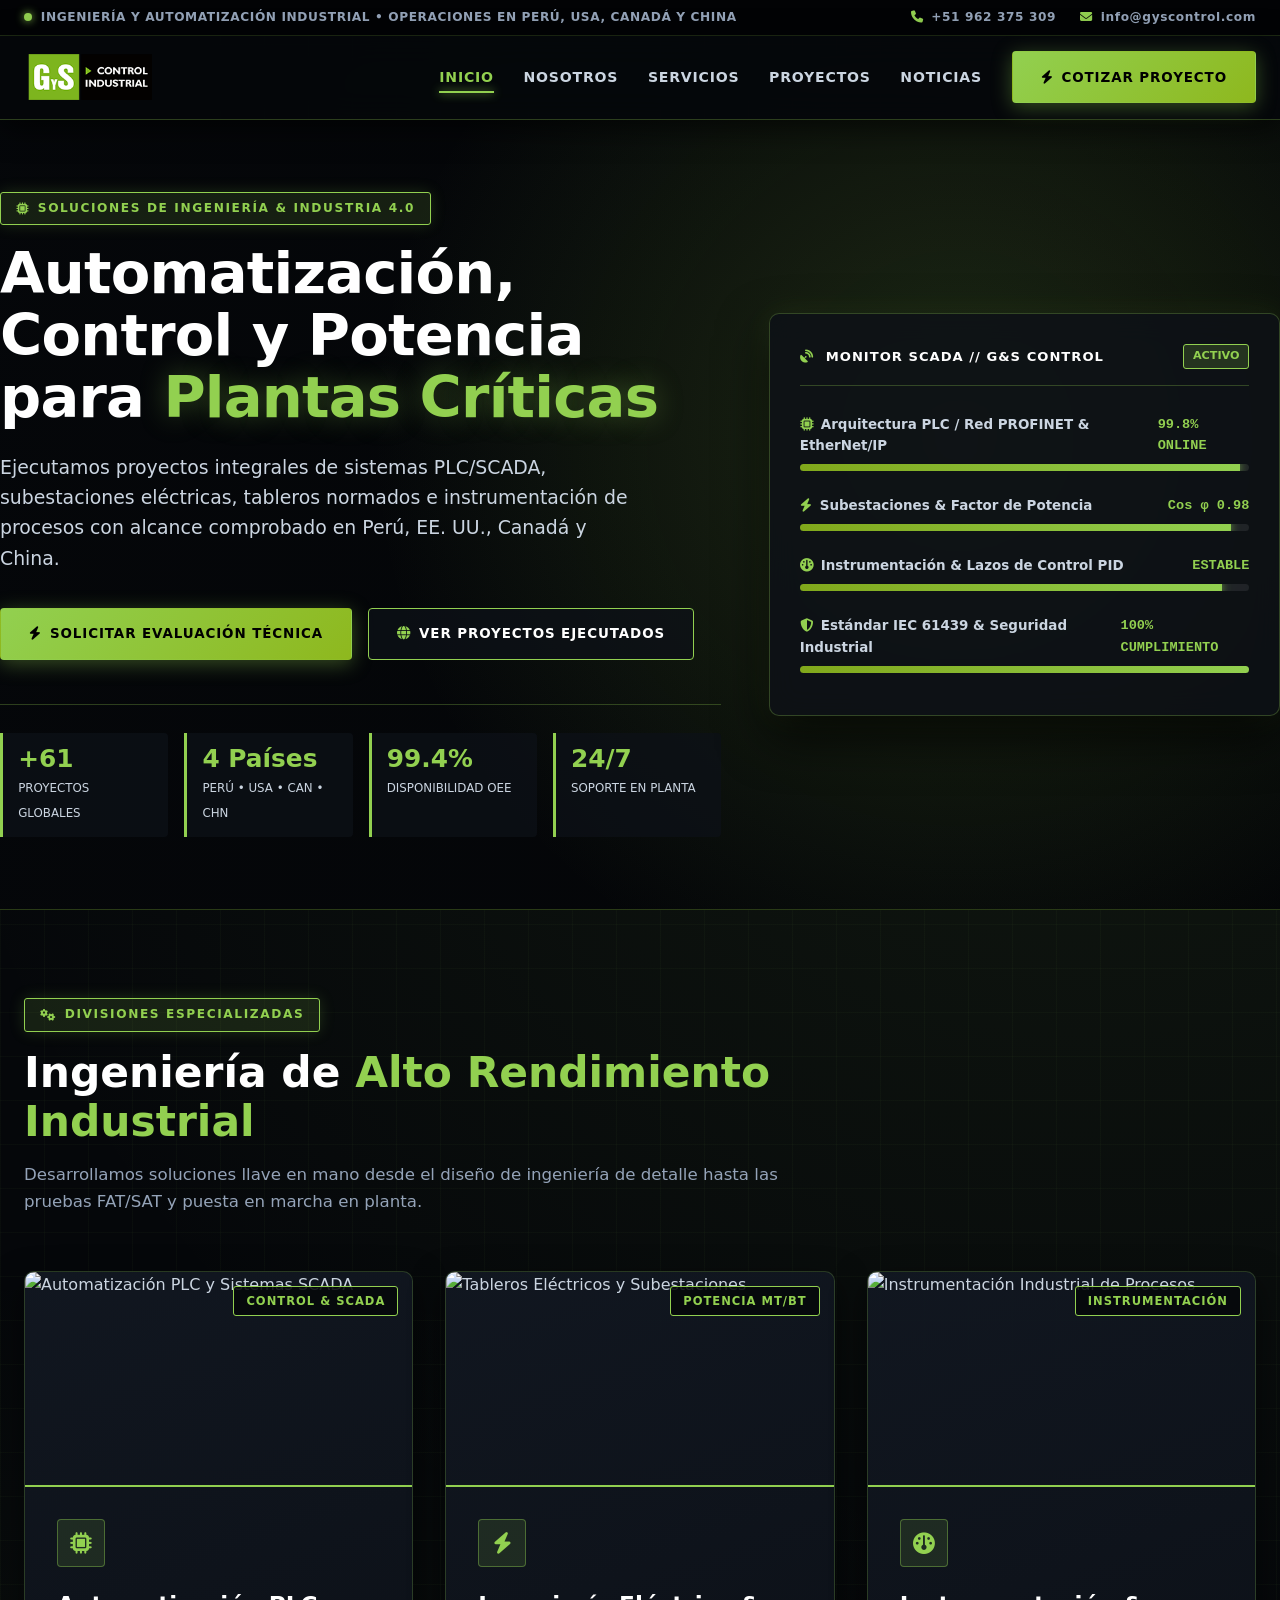
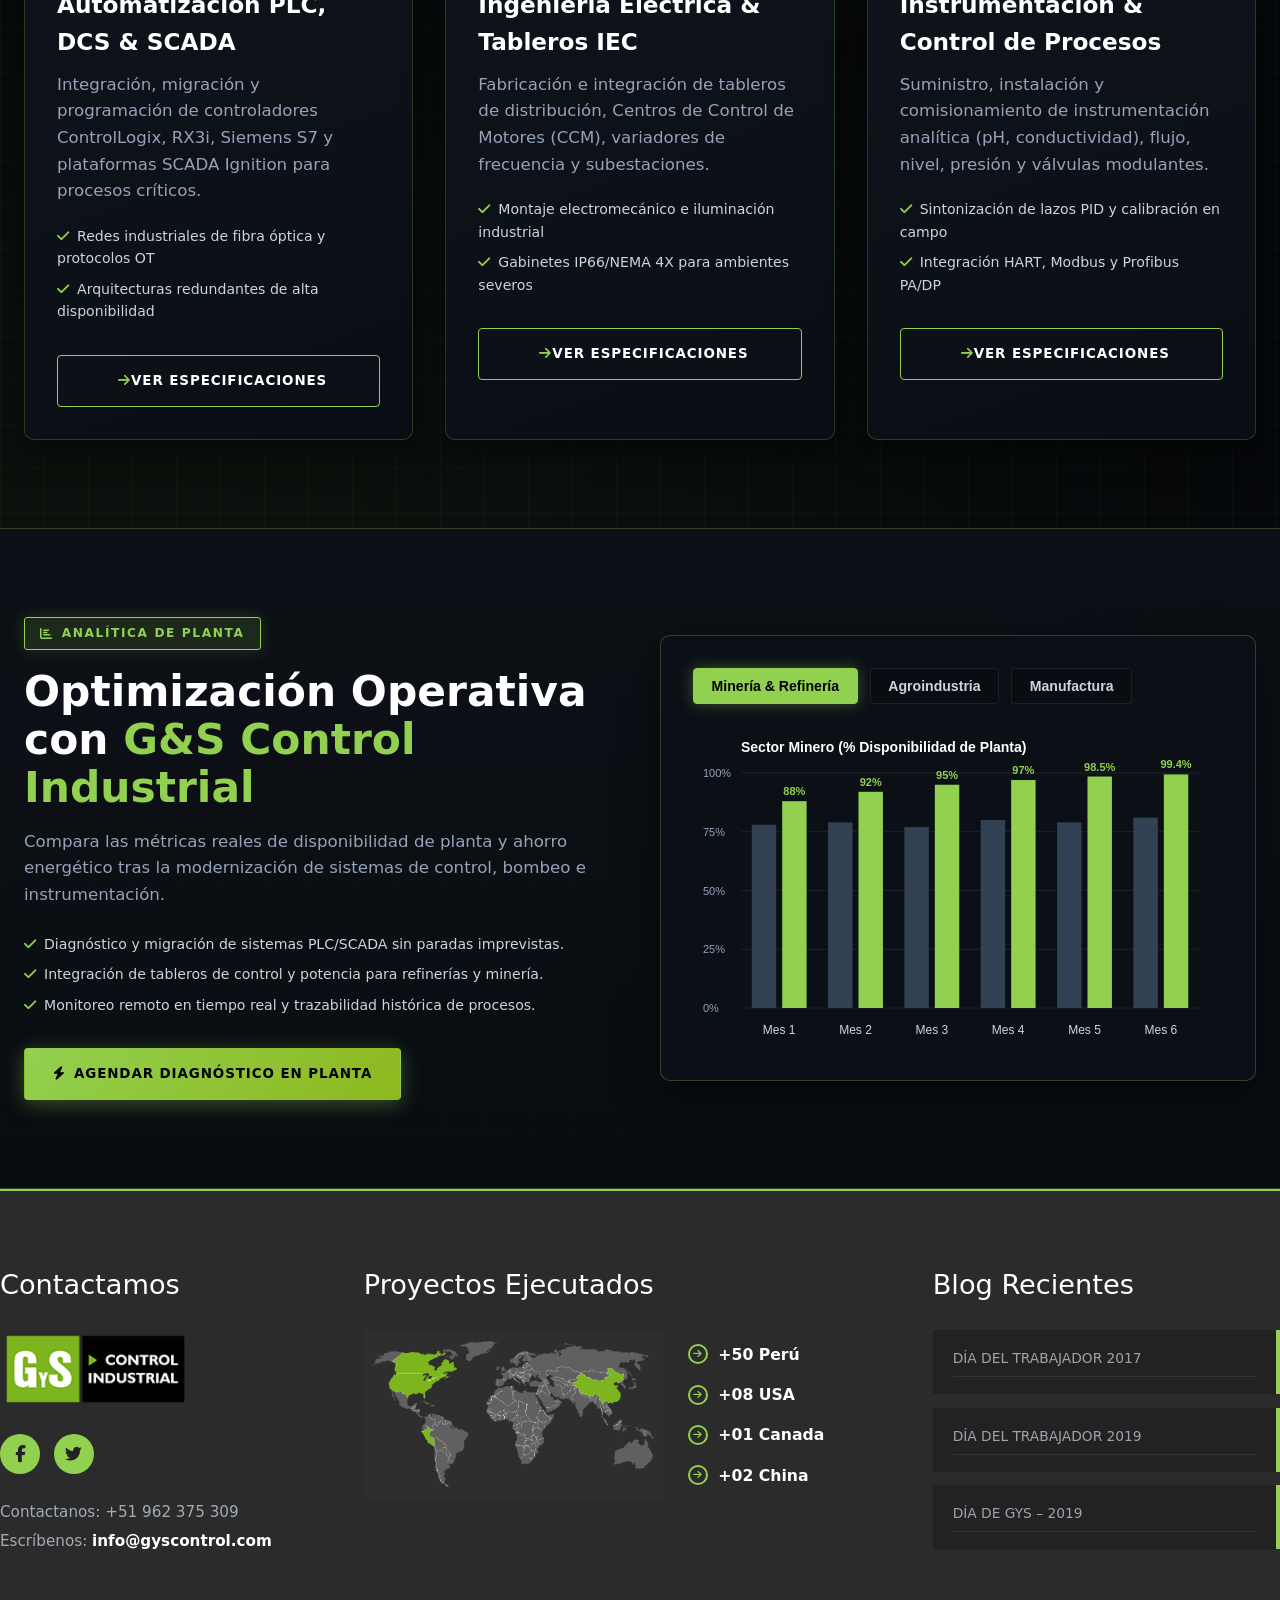
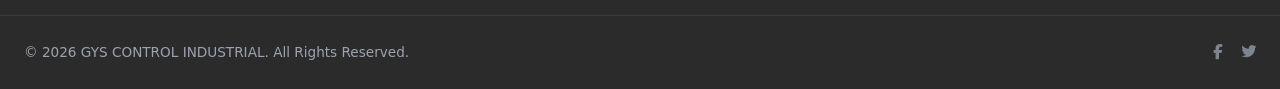
==== commit d8d963b7: "feat(home): diseno industrial moderno con fotos y mapa oficial mapa_gys.png" ====
--- a/index.html
+++ b/index.html
@@ -12,6 +12,20 @@
   <link rel="stylesheet" href="assets/css/security.css">
 </head>
 <body>
+
+  <!-- BARRA SUPERIOR TÉCNICA -->
+  <div class="top-tech-bar">
+    <div class="container top-tech-inner">
+      <div class="top-tech-left">
+        <span class="status-dot"></span>
+        <span>INGENIERÍA Y AUTOMATIZACIÓN INDUSTRIAL • OPERACIONES EN PERÚ, USA, CANADÁ Y CHINA</span>
+      </div>
+      <div class="top-tech-right">
+        <a href="tel:+51962375309" data-icon="phone">+51 962 375 309</a>
+        <a href="mailto:info@gyscontrol.com" data-icon="envelope">info@gyscontrol.com</a>
+      </div>
+    </div>
+  </div>
 
   <!-- HEADER CORPORATIVO -->
   <header class="site-header">
@@ -36,21 +50,21 @@
   <main>
     <!-- HERO CYBER-INDUSTRIAL CON PANEL SCADA EN VIVO -->
     <section class="hero">
-      <video class="hero-video" autoplay muted loop playsinline poster="assets/images/logo-3.png">
+      <video class="hero-video" autoplay muted loop playsinline poster="https://images.unsplash.com/photo-1581092160607-ee22621dd758?auto=format&fit=crop&w=1920&q=80">
         <source src="assets/videos/hero-bg.mp4" type="video/mp4">
       </video>
       <div class="hero-overlay"></div>
 
       <div class="container hero-grid">
         <div>
-          <span class="section-tag" data-icon="microchip">Ingeniería & Automatización 4.0</span>
-          <h1 class="hero-title">Tecnología de Control y Potencia para <span>Plantas Críticas</span></h1>
+          <span class="section-tag" data-icon="microchip">Soluciones de Ingeniería & Industria 4.0</span>
+          <h1 class="hero-title">Automatización, Control y Potencia para <span>Plantas Críticas</span></h1>
           <p class="hero-subtitle">
-            Integramos arquitecturas PLC/SCADA, subestaciones eléctricas e instrumentación inteligente con alcance internacional en Perú, Estados Unidos, Canadá y China.
+            Ejecutamos proyectos integrales de sistemas PLC/SCADA, subestaciones eléctricas, tableros normados e instrumentación de procesos con alcance comprobado en Perú, EE. UU., Canadá y China.
           </p>
           <div class="hero-actions">
             <a href="contactanos.html" class="btn btn--primary" data-icon="bolt">Solicitar Evaluación Técnica</a>
-            <a href="proyectos.html" class="btn btn--outline" data-icon="globe">Ver Proyectos Globales</a>
+            <a href="proyectos.html" class="btn btn--outline" data-icon="globe">Ver Proyectos Ejecutados</a>
           </div>
           <div class="hero-stats">
             <div class="stat-item">
@@ -67,86 +81,115 @@
             </div>
             <div class="stat-item">
               <strong>24/7</strong>
-              <span>Soporte SCADA/PLC</span>
+              <span>Soporte en Planta</span>
             </div>
           </div>
         </div>
 
         <!-- Panel Derecho Tecnológico: Telemetría Industrial en Tiempo Real -->
         <aside class="scada-hud" aria-label="Panel de Telemetría Industrial">
+          <div class="hud-header">
+            <span class="hud-title"><i class="fa-solid fa-satellite-dish"></i> MONITOR SCADA // G&S CONTROL</span>
+            <span class="hud-badge">ACTIVO</span>
+          </div>
+
           <div class="hud-row">
-            <div>
-              <span class="hud-label" data-icon="microchip">Red Industrial PROFINET / EtherNet/IP</span>
-              <div class="hud-bar"><div class="hud-bar-fill" style="width: 98%;"></div></div>
-            </div>
-            <span class="hud-value">ONLINE 99.8%</span>
+            <div class="hud-info">
+              <span class="hud-label" data-icon="microchip">Arquitectura PLC / Red PROFINET & EtherNet/IP</span>
+              <span class="hud-value">99.8% ONLINE</span>
+            </div>
+            <div class="hud-bar"><div class="hud-bar-fill" style="width: 98%;"></div></div>
           </div>
 
           <div class="hud-row">
-            <div>
-              <span class="hud-label" data-icon="bolt">Calidad de Energía & Factor de Potencia</span>
-              <div class="hud-bar"><div class="hud-bar-fill" style="width: 96%;"></div></div>
-            </div>
-            <span class="hud-value">Cos φ 0.98</span>
+            <div class="hud-info">
+              <span class="hud-label" data-icon="bolt">Subestaciones & Factor de Potencia</span>
+              <span class="hud-value">Cos φ 0.98</span>
+            </div>
+            <div class="hud-bar"><div class="hud-bar-fill" style="width: 96%;"></div></div>
           </div>
 
           <div class="hud-row">
-            <div>
-              <span class="hud-label" data-icon="gauge">Lazos PID & Instrumentación HART</span>
-              <div class="hud-bar"><div class="hud-bar-fill" style="width: 94%;"></div></div>
-            </div>
-            <span class="hud-value">CALIBRADO</span>
+            <div class="hud-info">
+              <span class="hud-label" data-icon="gauge">Instrumentación & Lazos de Control PID</span>
+              <span class="hud-value">ESTABLE</span>
+            </div>
+            <div class="hud-bar"><div class="hud-bar-fill" style="width: 94%;"></div></div>
           </div>
 
           <div class="hud-row">
-            <div>
-              <span class="hud-label" data-icon="shield">Seguridad Normativa IEC 61439 / OT</span>
-              <div class="hud-bar"><div class="hud-bar-fill" style="width: 100%;"></div></div>
-            </div>
-            <span class="hud-value">VERIFICADO</span>
+            <div class="hud-info">
+              <span class="hud-label" data-icon="shield">Estándar IEC 61439 & Seguridad Industrial</span>
+              <span class="hud-value">100% CUMPLIMIENTO</span>
+            </div>
+            <div class="hud-bar"><div class="hud-bar-fill" style="width: 100%;"></div></div>
           </div>
         </aside>
       </div>
     </section>
 
-    <!-- LÍNEAS DE INGENIERÍA -->
+    <!-- LÍNEAS DE INGENIERÍA CON FOTOGRAFÍA INDUSTRIAL -->
     <section class="section">
       <div class="container">
         <div class="section-header">
-          <span class="section-tag" data-icon="gears">Capacidades de Ingeniería</span>
-          <h2 class="section-title">Soluciones de <span>Alto Rendimiento Industrial</span></h2>
-          <p class="section-desc">Ejecución integral desde el diseño en EPLAN/AutoCAD Electrical hasta las pruebas FAT/SAT y puesta en marcha.</p>
+          <span class="section-tag" data-icon="gears">Divisiones Especializadas</span>
+          <h2 class="section-title">Ingeniería de <span>Alto Rendimiento Industrial</span></h2>
+          <p class="section-desc">Desarrollamos soluciones llave en mano desde el diseño de ingeniería de detalle hasta las pruebas FAT/SAT y puesta en marcha en planta.</p>
         </div>
 
         <div class="grid-3">
-          <article class="card">
-            <div>
+          <!-- Tarjeta 1 -->
+          <article class="card card--media">
+            <div class="card-img-wrap">
+              <img src="https://images.unsplash.com/photo-1581092335397-9583fe92d232?auto=format&fit=crop&w=800&q=80" alt="Automatización PLC y Sistemas SCADA" class="card-img">
+              <span class="card-floating-tag">Control & SCADA</span>
+            </div>
+            <div class="card-body">
               <div class="card-icon" data-icon="microchip"></div>
-              <span class="badge">Control & Telemetría</span>
               <h3 class="card-title">Automatización PLC, DCS & SCADA</h3>
-              <p class="card-text">Integración con Rockwell Automation (ControlLogix), Siemens (S7-1500/TIA Portal), GE RX3i e Ignition SCADA.</p>
-            </div>
-            <a href="servicios.html" class="btn btn--outline" data-icon="arrow-right">Explorar Especialidad</a>
+              <p class="card-text">Integración, migración y programación de controladores ControlLogix, RX3i, Siemens S7 y plataformas SCADA Ignition para procesos críticos.</p>
+              <ul class="card-list">
+                <li data-icon="check">Redes industriales de fibra óptica y protocolos OT</li>
+                <li data-icon="check">Arquitecturas redundantes de alta disponibilidad</li>
+              </ul>
+              <a href="servicios.html" class="btn btn--outline" data-icon="arrow-right">Ver Especificaciones</a>
+            </div>
           </article>
 
-          <article class="card">
-            <div>
+          <!-- Tarjeta 2 -->
+          <article class="card card--media">
+            <div class="card-img-wrap">
+              <img src="https://images.unsplash.com/photo-1544724569-5f546fd6f2b5?auto=format&fit=crop&w=800&q=80" alt="Tableros Eléctricos y Subestaciones" class="card-img">
+              <span class="card-floating-tag">Potencia MT/BT</span>
+            </div>
+            <div class="card-body">
               <div class="card-icon" data-icon="bolt"></div>
-              <span class="badge">Media y Baja Tensión</span>
               <h3 class="card-title">Ingeniería Eléctrica & Tableros IEC</h3>
-              <p class="card-text">Montaje de subestaciones, celdas MT, Centros de Control de Motores (CCM), variadores de velocidad y sistemas de fuerza.</p>
-            </div>
-            <a href="servicios.html" class="btn btn--outline" data-icon="arrow-right">Explorar Especialidad</a>
+              <p class="card-text">Fabricación e integración de tableros de distribución, Centros de Control de Motores (CCM), variadores de frecuencia y subestaciones.</p>
+              <ul class="card-list">
+                <li data-icon="check">Montaje electromecánico e iluminación industrial</li>
+                <li data-icon="check">Gabinetes IP66/NEMA 4X para ambientes severos</li>
+              </ul>
+              <a href="servicios.html" class="btn btn--outline" data-icon="arrow-right">Ver Especificaciones</a>
+            </div>
           </article>
 
-          <article class="card">
-            <div>
+          <!-- Tarjeta 3 -->
+          <article class="card card--media">
+            <div class="card-img-wrap">
+              <img src="https://images.unsplash.com/photo-1581092580497-e0d23cbdf1dc?auto=format&fit=crop&w=800&q=80" alt="Instrumentación Industrial de Procesos" class="card-img">
+              <span class="card-floating-tag">Instrumentación</span>
+            </div>
+            <div class="card-body">
               <div class="card-icon" data-icon="gauge"></div>
-              <span class="badge">Precisión en Campo</span>
               <h3 class="card-title">Instrumentación & Control de Procesos</h3>
-              <p class="card-text">Suministro, configuración y comisionamiento de analizadores de pH, caudalímetros, sensores de nivel y válvulas de control.</p>
-            </div>
-            <a href="servicios.html" class="btn btn--outline" data-icon="arrow-right">Explorar Especialidad</a>
+              <p class="card-text">Suministro, instalación y comisionamiento de instrumentación analítica (pH, conductividad), flujo, nivel, presión y válvulas modulantes.</p>
+              <ul class="card-list">
+                <li data-icon="check">Sintonización de lazos PID y calibración en campo</li>
+                <li data-icon="check">Integración HART, Modbus y Profibus PA/DP</li>
+              </ul>
+              <a href="servicios.html" class="btn btn--outline" data-icon="arrow-right">Ver Especificaciones</a>
+            </div>
           </article>
         </div>
       </div>
@@ -160,13 +203,16 @@
             <span class="section-tag" data-icon="chart">Analítica de Planta</span>
             <h2 class="section-title">Optimización Operativa con <span>G&S Control Industrial</span></h2>
             <p class="section-desc">
-              Compara las métricas reales de disponibilidad de planta y ahorro energético tras la modernización de sistemas de control y accionamientos eléctricos.
+              Compara las métricas reales de disponibilidad de planta y ahorro energético tras la modernización de sistemas de control, bombeo e instrumentación.
             </p>
             <ul class="card-list" style="margin-top: 1.5rem;">
-              <li data-icon="check">Diagnóstico y migración de sistemas PLC/SCADA sin paradas no programadas.</li>
-              <li data-icon="check">Integración de tableros de control y potencia para ambientes corrosivos y mineros.</li>
-              <li data-icon="check">Monitoreo remoto y trazabilidad histórica de variables críticas.</li>
+              <li data-icon="check">Diagnóstico y migración de sistemas PLC/SCADA sin paradas imprevistas.</li>
+              <li data-icon="check">Integración de tableros de control y potencia para refinerías y minería.</li>
+              <li data-icon="check">Monitoreo remoto en tiempo real y trazabilidad histórica de procesos.</li>
             </ul>
+            <div style="margin-top: 2rem;">
+              <a href="contactanos.html" class="btn btn--primary" data-icon="bolt">Agendar Diagnóstico en Planta</a>
+            </div>
           </div>
           <div class="chart-wrapper">
             <div class="chart-controls">
@@ -184,7 +230,7 @@
   </main>
 
   <!-- ========================================================================
-       FOOTER OFICIAL ACTUALIZADO SEGÚN LA CAPTURA DE G&S CONTROL INDUSTRIAL
+       FOOTER OFICIAL EXACTO SEGÚN CAPTURA + MAPA OFICIAL (mapa_gys.png)
        ======================================================================== -->
   <footer class="site-footer">
     <div class="container footer-main">
@@ -206,58 +252,16 @@
           </div>
           <div class="footer-contact-info">
             <p>Contactanos: <a href="tel:+51962375309">+51 962 375 309</a></p>
-            <p>Escríbenos: <a href="mailto:info@gyscontrol.com">info@gyscontrol.com</a></p>
-          </div>
-        </div>
-
-        <!-- COLUMNA 2: PROYECTOS EJECUTADOS (MAPA MUNDIAL + LISTA DE PAÍSES) -->
+            <p>Escríbenos: <a href="mailto:info@gyscontrol.com" class="email-bold">info@gyscontrol.com</a></p>
+          </div>
+        </div>
+
+        <!-- COLUMNA 2: PROYECTOS EJECUTADOS (CON IMAGEN OFICIAL mapa_gys.png) -->
         <div>
           <h3 class="footer-heading">Proyectos Ejecutados</h3>
           <div class="projects-world-box">
-            <!-- Mapa Mundial Vectorial con Perú, USA, Canadá y China iluminados en #92D050 -->
-            <div class="world-map-svg-wrap">
-              <svg class="world-map-svg" viewBox="0 0 520 270" xmlns="http://www.w3.org/2000/svg" role="img" aria-label="Mapa de proyectos en Perú, USA, Canadá y China">
-                <!-- Fondo de continentes en gris -->
-                <!-- Sudamérica resto -->
-                <path class="map-land-inactive" d="M135,155 L175,165 L188,195 L168,248 L150,255 L142,210 Z" />
-                <!-- Centroamérica y México -->
-                <path class="map-land-inactive" d="M78,118 L112,135 L128,152 L115,155 L72,132 Z" />
-                <!-- Groenlandia -->
-                <path class="map-land-inactive" d="M175,18 L215,15 L205,45 L170,40 Z" />
-                <!-- Europa -->
-                <path class="map-land-inactive" d="M235,45 L295,38 L312,78 L280,95 L238,88 Z" />
-                <!-- África -->
-                <path class="map-land-inactive" d="M235,102 L295,102 L322,145 L302,218 L272,222 L255,165 L230,135 Z" />
-                <!-- Asia Norte / Rusia / India / Sudeste -->
-                <path class="map-land-inactive" d="M312,32 L465,28 L485,68 L435,88 L370,82 L312,78 Z" />
-                <path class="map-land-inactive" d="M320,98 L368,95 L385,148 L355,158 L325,125 Z" />
-                <!-- Oceanía / Australia -->
-                <path class="map-land-inactive" d="M415,185 L475,182 L482,228 L425,232 Z" />
-
-                <!-- PAÍSES ACTIVOS EN VERDE CORPORATIVO (#92D050) -->
-                <!-- CANADÁ (+01) -->
-                <path class="map-land-active" d="M52,32 L158,28 L168,68 L138,76 L58,72 Z">
-                  <title>Canadá: +01 Proyecto Ejecutado</title>
-                </path>
-                <!-- USA (+08) -->
-                <path class="map-land-active" d="M56,74 L148,76 L142,115 L72,116 L54,96 Z">
-                  <title>Estados Unidos: +08 Proyectos Ejecutados</title>
-                </path>
-                <!-- PERÚ (+50) -->
-                <path class="map-land-active" d="M124,168 L145,172 L149,205 L134,210 L122,188 Z">
-                  <title>Perú: +50 Proyectos Ejecutados</title>
-                </path>
-                <!-- CHINA (+02) -->
-                <path class="map-land-active" d="M368,78 L442,76 L452,122 L405,134 L366,112 Z">
-                  <title>China: +02 Proyectos Ejecutados</title>
-                </path>
-
-                <!-- Puntos de telemetría activos -->
-                <circle class="map-pulse-dot" cx="105" cy="54" r="3.5" />
-                <circle class="map-pulse-dot" cx="102" cy="95" r="3.5" />
-                <circle class="map-pulse-dot" cx="136" cy="190" r="4" />
-                <circle class="map-pulse-dot" cx="412" cy="104" r="3.5" />
-              </svg>
+            <div class="world-map-img-wrap">
+              <img src="assets/images/mapa_gys.png" alt="Proyectos ejecutados en Perú, USA, Canadá y China" class="world-map-img">
             </div>
 
             <!-- Lista de Proyectos por País -->
--- a/assets/css/main.css
+++ b/assets/css/main.css
@@ -1,6 +1,6 @@
 /* ==========================================================================
    G&S CONTROL INDUSTRIAL SAC - HIGH-TECH SCADA & CYBER-INDUSTRIAL UI
-   Paleta Oficial: #92D050 | #8eb81e | #05070a | #0d1117
+   Paleta Oficial: #92D050 | #8eb81e | #05070a | #0d1117 | Footer #2b2b2b
    ========================================================================== */
 
 :root {
@@ -8,13 +8,12 @@
   --gys-green-secondary: #8eb81e;
   --gys-green-dark: #81a81b;
   --gys-green-glow: rgba(146, 208, 80, 0.35);
-  --gys-green-soft: rgba(146, 208, 80, 0.1);
 
   --bg-deep: #05070a;
   --bg-panel: #0d1117;
   --bg-surface: #090d12;
-  --bg-footer: #262626;
-  --bg-footer-bar: #1f1f1f;
+  --bg-footer: #2b2b2b;
+  --bg-footer-card: #222222;
   --bg-pure-black: #000000;
 
   --border-industrial: rgba(146, 208, 80, 0.28);
@@ -25,16 +24,17 @@
   --text-muted: #94a3b8;
 
   --font-main: 'Inter', system-ui, -apple-system, BlinkMacSystemFont, 'Segoe UI', Roboto, sans-serif;
-  --fs-h1: clamp(2.3rem, 4vw + 1rem, 3.9rem);
-  --fs-h2: clamp(1.8rem, 2.8vw + 0.8rem, 2.75rem);
-  --fs-h3: clamp(1.2rem, 1.4vw + 0.5rem, 1.55rem);
-  --fs-body: clamp(0.95rem, 0.4vw + 0.85rem, 1.05rem);
+  --fs-h1: clamp(2.2rem, 3.8vw + 1rem, 3.6rem);
+  --fs-h2: clamp(1.75rem, 2.6vw + 0.8rem, 2.65rem);
+  --fs-h3: clamp(1.2rem, 1.3vw + 0.5rem, 1.45rem);
+  --fs-body: clamp(0.95rem, 0.35vw + 0.85rem, 1.04rem);
   --fs-small: clamp(0.8rem, 0.2vw + 0.75rem, 0.88rem);
 
   --max-width: 1320px;
-  --header-height: 86px;
+  --top-bar-height: 36px;
+  --header-height: 84px;
   --radius-sm: 4px;
-  --radius-md: 8px;
+  --radius-md: 10px;
   --radius-lg: 14px;
   --transition-fast: 0.22s cubic-bezier(0.4, 0, 0.2, 1);
   --transition-smooth: 0.38s cubic-bezier(0.16, 1, 0.3, 1);
@@ -55,15 +55,14 @@
   line-height: 1.6;
 }
 
-/* Malla de Ingeniería / Telemetría en todo el fondo */
 body {
   background-color: var(--bg-deep);
-  background-image: 
-    radial-gradient(circle at 85% 15%, rgba(146, 208, 80, 0.08), transparent 40%),
-    radial-gradient(circle at 10% 75%, rgba(146, 208, 80, 0.06), transparent 45%),
+  background-image:
+    radial-gradient(circle at 85% 15%, rgba(146, 208, 80, 0.09), transparent 40%),
+    radial-gradient(circle at 12% 75%, rgba(146, 208, 80, 0.07), transparent 45%),
     linear-gradient(rgba(146, 208, 80, 0.03) 1px, transparent 1px),
     linear-gradient(90deg, rgba(146, 208, 80, 0.03) 1px, transparent 1px);
-  background-size: 100% 100%, 100% 100%, 42px 42px, 42px 42px;
+  background-size: 100% 100%, 100% 100%, 44px 44px, 44px 44px;
   overflow-x: hidden;
   min-height: 100vh;
   display: flex;
@@ -72,7 +71,6 @@
 
 main {
   flex: 1;
-  padding-top: var(--header-height);
 }
 
 a {
@@ -90,7 +88,7 @@
 }
 
 /* ==========================================================================
-   ICONOS FONT AWESOME 6 FREE (PSEUDO-ELEMENTOS ::before)
+   ICONOS FONT AWESOME 6 FREE (MEDIANTE PSEUDO-ELEMENTOS ::before)
    ========================================================================== */
 [data-icon]::before {
   font-family: "Font Awesome 6 Free";
@@ -101,7 +99,7 @@
   text-rendering: auto;
   -webkit-font-smoothing: antialiased;
   color: var(--gys-green-primary);
-  margin-right: 0.55rem;
+  margin-right: 0.5rem;
 }
 
 [data-icon="bolt"]::before { content: "\f0e7"; }
@@ -124,148 +122,63 @@
 [data-icon="filter"]::before { content: "\f0b0"; }
 [data-icon="lock"]::before { content: "\f023"; }
 [data-icon="globe"]::before { content: "\f0ac"; }
-[data-icon="circle-arrow"]::before { content: "\f0a9"; }
 
 /* ==========================================================================
-   LAYOUT Y CONTENEDORES
+   BARRA TÉCNICA SUPERIOR Y HEADER STICKY
    ========================================================================== */
-.container {
-  width: 100%;
-  max-width: var(--max-width);
-  margin: 0 auto;
-  padding: 0 1.5rem;
-}
-
-.section {
-  padding: 6rem 0;
-  position: relative;
-}
-
-.section--alt {
-  background: linear-gradient(180deg, rgba(13, 17, 23, 0.92) 0%, rgba(9, 13, 18, 0.96) 100%);
-  border-top: 1px solid var(--border-industrial);
-  border-bottom: 1px solid var(--border-industrial);
-  box-shadow: inset 0 0 60px rgba(0, 0, 0, 0.6);
-}
-
-.section-header {
-  max-width: 780px;
-  margin-bottom: 3.5rem;
-}
-
-.section-tag {
-  display: inline-flex;
-  align-items: center;
-  background: rgba(146, 208, 80, 0.12);
-  color: var(--gys-green-primary);
-  border: 1px solid var(--gys-green-primary);
-  box-shadow: 0 0 15px rgba(146, 208, 80, 0.2);
-  padding: 0.4rem 1rem;
-  border-radius: 2px;
-  font-size: 0.78rem;
-  font-weight: 800;
-  text-transform: uppercase;
-  letter-spacing: 2px;
-  margin-bottom: 1.1rem;
-}
-
-.section-title {
-  font-size: var(--fs-h2);
-  color: var(--text-white);
-  font-weight: 900;
-  line-height: 1.12;
-  margin-bottom: 1rem;
-  letter-spacing: -0.5px;
-}
-
-.section-title span {
-  color: var(--gys-green-primary);
-  text-shadow: 0 0 25px rgba(146, 208, 80, 0.35);
-}
-
-.section-desc {
-  font-size: var(--fs-body);
+.top-tech-bar {
+  background-color: #020305;
+  border-bottom: 1px solid rgba(146, 208, 80, 0.2);
+  font-size: 0.76rem;
+  font-weight: 600;
+  letter-spacing: 0.6px;
   color: var(--text-muted);
-}
-
-/* ==========================================================================
-   BOTONES CYBER-INDUSTRIALES
-   ========================================================================== */
-.btn {
-  display: inline-flex;
-  align-items: center;
-  justify-content: center;
-  padding: 0.9rem 1.85rem;
-  font-size: 0.85rem;
-  font-weight: 800;
-  text-transform: uppercase;
-  letter-spacing: 1px;
-  border-radius: var(--radius-sm);
-  border: 1px solid transparent;
-  cursor: pointer;
-  position: relative;
-  overflow: hidden;
-  transition: all var(--transition-fast);
-}
-
-.btn--primary {
-  background: linear-gradient(135deg, var(--gys-green-primary) 0%, var(--gys-green-secondary) 100%);
-  color: var(--bg-pure-black);
-  box-shadow: 0 0 20px var(--gys-green-glow);
-}
-
-.btn--primary[data-icon]::before {
-  color: var(--bg-pure-black);
-}
-
-.btn--primary:hover {
-  transform: translateY(-2px);
-  box-shadow: 0 0 32px rgba(146, 208, 80, 0.65);
-  filter: brightness(1.06);
-}
-
-.btn--outline {
-  background: rgba(13, 17, 23, 0.7);
-  color: var(--text-white);
-  border: 1px solid var(--gys-green-primary);
-  box-shadow: inset 0 0 12px rgba(146, 208, 80, 0.12);
-}
-
-.btn--outline:hover {
-  background: var(--gys-green-primary);
-  color: var(--bg-pure-black);
-  box-shadow: 0 0 22px var(--gys-green-glow);
-}
-
-.btn--outline:hover[data-icon]::before {
-  color: var(--bg-pure-black);
-}
-
-/* ==========================================================================
-   HEADER CON BARRA DE ESTADO SCADA Y GLASSMORPHISM
-   ========================================================================== */
+  padding: 0.45rem 0;
+}
+
+.top-tech-inner {
+  display: flex;
+  justify-content: space-between;
+  align-items: center;
+  flex-wrap: wrap;
+  gap: 0.5rem;
+}
+
+.top-tech-left {
+  display: flex;
+  align-items: center;
+  gap: 0.55rem;
+}
+
+.status-dot {
+  width: 8px;
+  height: 8px;
+  border-radius: 50%;
+  background-color: var(--gys-green-primary);
+  box-shadow: 0 0 8px var(--gys-green-primary);
+}
+
+.top-tech-right {
+  display: flex;
+  gap: 1.5rem;
+}
+
+.top-tech-right a:hover {
+  color: var(--gys-green-primary);
+}
+
 .site-header {
-  position: fixed;
+  position: sticky;
   top: 0;
   left: 0;
   width: 100%;
   height: var(--header-height);
-  background: rgba(5, 7, 10, 0.88);
+  background: rgba(5, 7, 10, 0.92);
   backdrop-filter: blur(16px);
   -webkit-backdrop-filter: blur(16px);
   border-bottom: 1px solid var(--border-industrial);
-  box-shadow: 0 4px 30px rgba(0, 0, 0, 0.7);
+  box-shadow: 0 8px 30px rgba(0, 0, 0, 0.65);
   z-index: 1000;
-}
-
-.site-header::before {
-  content: "";
-  position: absolute;
-  top: 0;
-  left: 0;
-  width: 100%;
-  height: 2px;
-  background: linear-gradient(90deg, transparent, var(--gys-green-primary), transparent);
 }
 
 .header-inner {
@@ -279,7 +192,6 @@
   height: 54px;
   width: auto;
   object-fit: contain;
-  filter: drop-shadow(0 2px 10px rgba(0, 0, 0, 0.5));
   transition: transform var(--transition-fast);
 }
 
@@ -298,7 +210,7 @@
   font-weight: 700;
   color: var(--text-light);
   text-transform: uppercase;
-  letter-spacing: 1px;
+  letter-spacing: 0.8px;
   padding: 0.45rem 0;
   position: relative;
 }
@@ -337,11 +249,117 @@
 }
 
 /* ==========================================================================
-   HERO PRINCIPAL TECNOLÓGICO (CON HUD DE TELEMETRÍA EN VIVO)
+   CONTENEDORES, SECCIONES Y BOTONES
+   ========================================================================== */
+.container {
+  width: 100%;
+  max-width: var(--max-width);
+  margin: 0 auto;
+  padding: 0 1.5rem;
+}
+
+.section {
+  padding: 5.5rem 0;
+  position: relative;
+}
+
+.section--alt {
+  background: linear-gradient(180deg, rgba(13, 17, 23, 0.95) 0%, rgba(9, 13, 18, 0.98) 100%);
+  border-top: 1px solid var(--border-industrial);
+  border-bottom: 1px solid var(--border-industrial);
+}
+
+.section-header {
+  max-width: 780px;
+  margin-bottom: 3.5rem;
+}
+
+.section-tag {
+  display: inline-flex;
+  align-items: center;
+  background: rgba(146, 208, 80, 0.12);
+  color: var(--gys-green-primary);
+  border: 1px solid var(--gys-green-primary);
+  box-shadow: 0 0 15px rgba(146, 208, 80, 0.18);
+  padding: 0.38rem 0.95rem;
+  border-radius: 3px;
+  font-size: 0.76rem;
+  font-weight: 800;
+  text-transform: uppercase;
+  letter-spacing: 1.6px;
+  margin-bottom: 1.1rem;
+}
+
+.section-title {
+  font-size: var(--fs-h2);
+  color: var(--text-white);
+  font-weight: 900;
+  line-height: 1.14;
+  margin-bottom: 1rem;
+}
+
+.section-title span {
+  color: var(--gys-green-primary);
+}
+
+.section-desc {
+  font-size: var(--fs-body);
+  color: var(--text-muted);
+}
+
+.btn {
+  display: inline-flex;
+  align-items: center;
+  justify-content: center;
+  padding: 0.88rem 1.75rem;
+  font-size: 0.84rem;
+  font-weight: 800;
+  text-transform: uppercase;
+  letter-spacing: 0.9px;
+  border-radius: var(--radius-sm);
+  border: 1px solid transparent;
+  cursor: pointer;
+  transition: all var(--transition-fast);
+}
+
+.btn--primary {
+  background: linear-gradient(135deg, var(--gys-green-primary) 0%, var(--gys-green-secondary) 100%);
+  color: var(--bg-pure-black);
+  box-shadow: 0 4px 20px var(--gys-green-glow);
+}
+
+.btn--primary[data-icon]::before {
+  color: var(--bg-pure-black);
+}
+
+.btn--primary:hover {
+  transform: translateY(-2px);
+  box-shadow: 0 6px 28px rgba(146, 208, 80, 0.6);
+  filter: brightness(1.05);
+}
+
+.btn--outline {
+  background: rgba(13, 17, 23, 0.75);
+  color: var(--text-white);
+  border: 1px solid var(--gys-green-primary);
+}
+
+.btn--outline:hover {
+  background: var(--gys-green-primary);
+  color: var(--bg-pure-black);
+  box-shadow: 0 0 20px var(--gys-green-glow);
+}
+
+.btn--outline:hover[data-icon]::before {
+  color: var(--bg-pure-black);
+}
+
+/* ==========================================================================
+   HERO PRINCIPAL CON PANEL SCADA HUD
    ========================================================================== */
 .hero {
   position: relative;
-  min-height: calc(100vh - var(--header-height));
+  min-height: calc(100vh - var(--header-height) - var(--top-bar-height));
   display: flex;
   align-items: center;
   background-color: var(--bg-pure-black);
@@ -355,8 +373,7 @@
   width: 100%;
   height: 100%;
   object-fit: cover;
-  opacity: 0.32;
-  filter: contrast(1.15) saturate(1.1);
+  opacity: 0.35;
   z-index: 1;
 }
 
@@ -364,8 +381,8 @@
   position: absolute;
   inset: 0;
   background:
-    radial-gradient(circle at 75% 40%, rgba(146, 208, 80, 0.16), transparent 55%),
-    linear-gradient(90deg, rgba(5, 7, 10, 0.96) 0%, rgba(5, 7, 10, 0.82) 55%, rgba(5, 7, 10, 0.72) 100%);
+    radial-gradient(circle at 75% 40%, rgba(146, 208, 80, 0.18), transparent 55%),
+    linear-gradient(90deg, rgba(5, 7, 10, 0.95) 0%, rgba(5, 7, 10, 0.82) 55%, rgba(5, 7, 10, 0.72) 100%);
   z-index: 2;
 }
 
@@ -373,30 +390,30 @@
   position: relative;
   z-index: 3;
   display: grid;
-  grid-template-columns: 1.25fr 0.85fr;
+  grid-template-columns: 1.2fr 0.85fr;
   gap: 3rem;
   align-items: center;
-  padding: 4rem 0;
+  padding: 4.5rem 0;
 }
 
 .hero-title {
   font-size: var(--fs-h1);
   color: var(--text-white);
   font-weight: 900;
-  line-height: 1.06;
-  margin-bottom: 1.5rem;
-  letter-spacing: -1px;
+  line-height: 1.08;
+  margin-bottom: 1.4rem;
+  letter-spacing: -0.8px;
 }
 
 .hero-title span {
   color: var(--gys-green-primary);
-  text-shadow: 0 0 30px rgba(146, 208, 80, 0.4);
+  text-shadow: 0 0 28px rgba(146, 208, 80, 0.35);
 }
 
 .hero-subtitle {
-  font-size: clamp(1.02rem, 1vw + 0.8rem, 1.22rem);
+  font-size: clamp(1rem, 0.9vw + 0.8rem, 1.18rem);
   color: var(--text-light);
-  margin-bottom: 2.25rem;
+  margin-bottom: 2.2rem;
   max-width: 640px;
 }
 
@@ -404,100 +421,109 @@
   display: flex;
   flex-wrap: wrap;
   gap: 1rem;
-  margin-bottom: 3rem;
+  margin-bottom: 2.8rem;
 }
 
 .hero-stats {
   display: grid;
   grid-template-columns: repeat(4, 1fr);
-  gap: 1.25rem;
+  gap: 1rem;
   padding-top: 1.75rem;
   border-top: 1px solid var(--border-industrial);
 }
 
 .stat-item {
-  background: rgba(13, 17, 23, 0.65);
+  background: rgba(13, 17, 23, 0.75);
   border-left: 3px solid var(--gys-green-primary);
-  padding: 0.75rem 1rem;
+  padding: 0.75rem 0.95rem;
   border-radius: 0 var(--radius-sm) var(--radius-sm) 0;
 }
 
 .stat-item strong {
   display: block;
-  font-size: 1.75rem;
+  font-size: 1.55rem;
   font-weight: 900;
   color: var(--gys-green-primary);
-  line-height: 1.1;
+  line-height: 1.15;
 }
 
 .stat-item span {
-  font-size: 0.75rem;
+  font-size: 0.74rem;
   color: var(--text-light);
   text-transform: uppercase;
-  letter-spacing: 0.6px;
-}
-
-/* Panel SCADA HUD Derecho */
+}
+
+/* Panel SCADA HUD */
 .scada-hud {
-  background: rgba(13, 17, 23, 0.82);
-  backdrop-filter: blur(12px);
+  background: rgba(13, 17, 23, 0.86);
+  backdrop-filter: blur(14px);
   border: 1px solid var(--border-industrial);
   border-radius: var(--radius-md);
-  padding: 1.75rem;
-  box-shadow: 0 20px 50px rgba(0, 0, 0, 0.75), 0 0 30px rgba(146, 208, 80, 0.1);
-  position: relative;
-}
-
-.scada-hud::before {
-  content: "SCADA TELEMETRY // ONLINE";
-  position: absolute;
-  top: -11px;
-  right: 20px;
-  background: var(--bg-deep);
+  padding: 1.85rem;
+  box-shadow: 0 20px 50px rgba(0, 0, 0, 0.75), 0 0 30px rgba(146, 208, 80, 0.12);
+}
+
+.hud-header {
+  display: flex;
+  justify-content: space-between;
+  align-items: center;
+  padding-bottom: 1rem;
+  margin-bottom: 1rem;
+  border-bottom: 1px solid var(--border-industrial);
+}
+
+.hud-title {
+  font-size: 0.82rem;
+  font-weight: 800;
+  letter-spacing: 1px;
+  color: var(--text-white);
+}
+
+.hud-title i {
+  color: var(--gys-green-primary);
+  margin-right: 0.4rem;
+}
+
+.hud-badge {
+  background: rgba(146, 208, 80, 0.18);
   color: var(--gys-green-primary);
   border: 1px solid var(--gys-green-primary);
-  font-size: 0.68rem;
+  font-size: 0.7rem;
   font-weight: 800;
-  letter-spacing: 1.5px;
-  padding: 0.15rem 0.65rem;
+  padding: 0.15rem 0.55rem;
+  border-radius: 3px;
 }
 
 .hud-row {
+  padding: 0.75rem 0;
+}
+
+.hud-info {
   display: flex;
   justify-content: space-between;
   align-items: center;
-  padding: 0.85rem 0;
-  border-bottom: 1px dashed rgba(255, 255, 255, 0.08);
-}
-
-.hud-row:last-child {
-  border-bottom: none;
+  margin-bottom: 0.45rem;
 }
 
 .hud-label {
-  font-size: 0.85rem;
+  font-size: 0.84rem;
   color: var(--text-light);
   font-weight: 600;
 }
 
 .hud-value {
   font-family: monospace;
-  font-size: 0.95rem;
+  font-size: 0.85rem;
   font-weight: 700;
   color: var(--gys-green-primary);
-  background: rgba(146, 208, 80, 0.1);
-  padding: 0.2rem 0.6rem;
-  border-radius: 4px;
-  border: 1px solid rgba(146, 208, 80, 0.3);
 }
 
 .hud-bar {
   width: 100%;
-  height: 6px;
+  height: 7px;
   background: rgba(255, 255, 255, 0.08);
-  border-radius: 3px;
+  border-radius: 4px;
   overflow: hidden;
-  margin-top: 0.45rem;
 }
 
 .hud-bar-fill {
@@ -507,7 +533,7 @@
 }
 
 /* ==========================================================================
-   TARJETAS TECNOLÓGICAS CON ESQUINAS CORTADAS Y BRILLO NEÓN
+   TARJETAS INDUSTRIALES CON IMAGEN (SERVICIOS, PROYECTOS, NOTICIAS)
    ========================================================================== */
 .grid-3 {
   display: grid;
@@ -519,11 +545,12 @@
   display: grid;
   grid-template-columns: repeat(auto-fit, minmax(440px, 1fr));
   gap: 2.5rem;
+  align-items: center;
 }
 
 .card {
-  background: linear-gradient(160deg, rgba(18, 24, 34, 0.9) 0%, rgba(10, 14, 20, 0.95) 100%);
-  border: 1px solid rgba(146, 208, 80, 0.2);
+  background: linear-gradient(160deg, rgba(18, 24, 34, 0.94) 0%, rgba(10, 14, 20, 0.98) 100%);
+  border: 1px solid rgba(146, 208, 80, 0.22);
   border-radius: var(--radius-md);
   padding: 2.25rem;
   transition: all var(--transition-smooth);
@@ -532,37 +559,70 @@
   display: flex;
   flex-direction: column;
   justify-content: space-between;
-  box-shadow: 0 10px 30px rgba(0, 0, 0, 0.45);
-}
-
-.card::before {
-  content: "";
+  box-shadow: 0 12px 32px rgba(0, 0, 0, 0.5);
+}
+
+.card--media {
+  padding: 0;
+}
+
+.card-img-wrap {
+  position: relative;
+  height: 215px;
+  overflow: hidden;
+  border-bottom: 2px solid var(--gys-green-primary);
+}
+
+.card-img {
+  width: 100%;
+  height: 100%;
+  object-fit: cover;
+  transition: transform 0.5s ease;
+}
+
+.card:hover .card-img {
+  transform: scale(1.07);
+}
+
+.card-floating-tag {
   position: absolute;
-  top: 0;
-  left: 0;
-  width: 100%;
-  height: 3px;
-  background: linear-gradient(90deg, var(--gys-green-primary), transparent);
+  top: 14px;
+  right: 14px;
+  background: rgba(5, 7, 10, 0.88);
+  color: var(--gys-green-primary);
+  border: 1px solid var(--gys-green-primary);
+  padding: 0.28rem 0.75rem;
+  font-size: 0.72rem;
+  font-weight: 800;
+  text-transform: uppercase;
+  letter-spacing: 1px;
+  border-radius: 3px;
+}
+
+.card-body {
+  padding: 2rem;
+  display: flex;
+  flex-direction: column;
+  flex: 1;
 }
 
 .card:hover {
   transform: translateY(-6px);
   border-color: var(--gys-green-primary);
-  box-shadow: 0 16px 40px rgba(0, 0, 0, 0.7), 0 0 25px rgba(146, 208, 80, 0.18);
+  box-shadow: 0 18px 42px rgba(0, 0, 0, 0.75), 0 0 25px rgba(146, 208, 80, 0.18);
 }
 
 .card-icon {
-  width: 54px;
-  height: 54px;
+  width: 48px;
+  height: 48px;
   border-radius: var(--radius-sm);
-  background: rgba(146, 208, 80, 0.1);
-  border: 1px solid rgba(146, 208, 80, 0.35);
+  background: rgba(146, 208, 80, 0.12);
+  border: 1px solid rgba(146, 208, 80, 0.4);
   display: inline-flex;
   align-items: center;
   justify-content: center;
-  font-size: 1.5rem;
-  margin-bottom: 1.35rem;
-  box-shadow: 0 0 15px rgba(146, 208, 80, 0.15);
+  font-size: 1.35rem;
+  margin-bottom: 1.15rem;
 }
 
 .card-icon[data-icon]::before {
@@ -572,14 +632,14 @@
 .card-title {
   font-size: var(--fs-h3);
   color: var(--text-white);
-  margin-bottom: 0.85rem;
+  margin-bottom: 0.75rem;
   font-weight: 800;
 }
 
 .card-text {
   color: var(--text-muted);
   font-size: var(--fs-body);
-  margin-bottom: 1.5rem;
+  margin-bottom: 1.25rem;
 }
 
 .card-list {
@@ -589,7 +649,7 @@
 .card-list li {
   font-size: var(--fs-small);
   color: var(--text-light);
-  margin-bottom: 0.55rem;
+  margin-bottom: 0.5rem;
 }
 
 .badge {
@@ -598,11 +658,10 @@
   font-size: 0.73rem;
   font-weight: 800;
   text-transform: uppercase;
-  letter-spacing: 1px;
   background: rgba(146, 208, 80, 0.14);
   color: var(--gys-green-primary);
   border: 1px solid var(--border-industrial);
-  border-radius: 2px;
+  border-radius: 3px;
   margin-bottom: 1rem;
   width: fit-content;
 }
@@ -618,11 +677,11 @@
    GRÁFICA INTERACTIVA & FORMULARIOS
    ========================================================================== */
 .chart-wrapper {
-  background: rgba(13, 17, 23, 0.9);
+  background: rgba(13, 17, 23, 0.92);
   border: 1px solid var(--border-industrial);
   border-radius: var(--radius-md);
   padding: 2rem;
-  box-shadow: 0 15px 40px rgba(0, 0, 0, 0.5);
+  box-shadow: 0 15px 40px rgba(0, 0, 0, 0.55);
 }
 
 .chart-controls {
@@ -664,7 +723,7 @@
 }
 
 .contact-form, .map-panel {
-  background: rgba(13, 17, 23, 0.9);
+  background: rgba(13, 17, 23, 0.92);
   border: 1px solid var(--border-industrial);
   border-radius: var(--radius-md);
   padding: 2.5rem;
@@ -711,14 +770,13 @@
 }
 
 /* ==========================================================================
-   FOOTER CORPORATIVO OFICIAL (IDÉNTICO A LA CAPTURA CON ESTÉTICA TECH)
+   FOOTER CORPORATIVO OFICIAL (IDÉNTICO A LA CAPTURA CON mapa_gys.png)
    ========================================================================== */
 .site-footer {
   background-color: var(--bg-footer);
   border-top: 2px solid var(--gys-green-primary);
   color: var(--text-light);
   margin-top: auto;
-  position: relative;
 }
 
 .footer-main {
@@ -727,32 +785,31 @@
 
 .footer-corp-grid {
   display: grid;
-  grid-template-columns: 1fr 1.6fr 1.1fr;
+  grid-template-columns: 1fr 1.65fr 1.1fr;
   gap: 3rem;
   align-items: start;
 }
 
 .footer-heading {
-  font-size: 1.65rem;
-  font-weight: 600;
+  font-size: 1.7rem;
+  font-weight: 500;
   color: var(--text-white);
   margin-bottom: 1.5rem;
-  letter-spacing: -0.3px;
 }
 
 .footer-logo-box {
-  margin-bottom: 1.5rem;
+  margin-bottom: 1.6rem;
 }
 
 .footer-logo-box .gys-logo-img {
-  height: 74px;
+  height: 78px;
 }
 
 /* Botones circulares verdes de Redes Sociales */
 .social-circles {
   display: flex;
   gap: 0.85rem;
-  margin-bottom: 1.5rem;
+  margin-bottom: 1.6rem;
 }
 
 .social-circle-btn {
@@ -760,28 +817,27 @@
   height: 40px;
   border-radius: 50%;
   background-color: var(--gys-green-primary);
-  color: #1a1a1a;
+  color: #222222;
   display: inline-flex;
   align-items: center;
   justify-content: center;
   font-size: 1.05rem;
   transition: all var(--transition-fast);
-  box-shadow: 0 0 12px rgba(146, 208, 80, 0.3);
 }
 
 .social-circle-btn:hover {
-  transform: translateY(-3px) scale(1.06);
+  transform: translateY(-3px);
   background-color: #a6e265;
-  box-shadow: 0 0 20px rgba(146, 208, 80, 0.65);
+  box-shadow: 0 0 16px rgba(146, 208, 80, 0.6);
 }
 
 .footer-contact-info p {
   font-size: 0.95rem;
-  color: #b0b8c1;
+  color: #a3abb5;
   margin-bottom: 0.35rem;
 }
 
-.footer-contact-info a {
+.footer-contact-info .email-bold {
   color: var(--text-white);
   font-weight: 700;
 }
@@ -790,7 +846,7 @@
   color: var(--gys-green-primary);
 }
 
-/* Bloque Central: Mapa Mundial + Contadores de Países */
+/* Columna Central: Mapa Oficial + Lista de Países */
 .projects-world-box {
   display: grid;
   grid-template-columns: 1.45fr 0.95fr;
@@ -798,43 +854,17 @@
   align-items: center;
 }
 
-.world-map-svg-wrap {
-  background: rgba(0, 0, 0, 0.22);
-  border: 1px solid rgba(255, 255, 255, 0.07);
-  border-radius: var(--radius-md);
-  padding: 0.85rem;
-  position: relative;
-}
-
-.world-map-svg {
+.world-map-img-wrap {
+  display: flex;
+  align-items: center;
+  justify-content: center;
+}
+
+.world-map-img {
   width: 100%;
+  max-width: 360px;
   height: auto;
-}
-
-.map-land-inactive {
-  fill: #5c5c5c;
-  stroke: #333333;
-  stroke-width: 0.8;
-  transition: fill 0.3s ease;
-}
-
-.map-land-active {
-  fill: var(--gys-green-primary);
-  stroke: #ffffff;
-  stroke-width: 0.8;
-  filter: drop-shadow(0 0 6px rgba(146, 208, 80, 0.65));
-  cursor: pointer;
-  transition: all 0.25s ease;
-}
-
-.map-land-active:hover {
-  fill: #b4f073;
-}
-
-.map-pulse-dot {
-  fill: #ffffff;
-  stroke: var(--gys-green-primary);
-  stroke-width: 2;
+  object-fit: contain;
 }
 
 .country-stats-list {
@@ -846,7 +876,7 @@
 .country-stat-item {
   display: flex;
   align-items: center;
-  font-size: 1rem;
+  font-size: 0.98rem;
   font-weight: 700;
   color: var(--text-white);
 }
@@ -860,9 +890,8 @@
   display: inline-flex;
   align-items: center;
   justify-content: center;
-  font-size: 0.65rem;
+  font-size: 0.62rem;
   margin-right: 0.65rem;
-  box-shadow: 0 0 8px rgba(146, 208, 80, 0.3);
 }
 
 /* Columna Derecha: Blog Recientes con barra verde derecha */
@@ -874,31 +903,26 @@
 
 .recent-blog-card {
   display: block;
-  background-color: #1f1f1f;
-  padding: 1rem 1.25rem;
+  background-color: var(--bg-footer-card);
+  padding: 1.05rem 1.25rem;
   border-right: 4px solid var(--gys-green-primary);
-  border-left: 1px solid rgba(255, 255, 255, 0.05);
-  border-top: 1px solid rgba(255, 255, 255, 0.05);
-  border-bottom: 1px solid rgba(255, 255, 255, 0.05);
   transition: all var(--transition-fast);
 }
 
 .recent-blog-card span {
   display: block;
-  font-size: 0.88rem;
-  font-weight: 600;
-  color: #a3abb5;
+  font-size: 0.86rem;
+  font-weight: 500;
+  color: #9ca3af;
   text-transform: uppercase;
-  letter-spacing: 0.5px;
   padding-bottom: 0.45rem;
   border-bottom: 1px solid rgba(255, 255, 255, 0.08);
   transition: color var(--transition-fast);
 }
 
 .recent-blog-card:hover {
-  background-color: #171b22;
+  background-color: #1a1a1a;
   transform: translateX(-4px);
-  box-shadow: 0 6px 18px rgba(0, 0, 0, 0.4);
 }
 
 .recent-blog-card:hover span {
@@ -907,9 +931,9 @@
 
 /* Barra Inferior de Copyright */
 .footer-bottom-bar {
-  background-color: var(--bg-footer-bar);
+  background-color: var(--bg-footer);
   border-top: 1px solid rgba(255, 255, 255, 0.08);
-  padding: 1.35rem 0;
+  padding: 1.5rem 0;
 }
 
 .footer-bottom-inner {
@@ -919,7 +943,7 @@
   flex-wrap: wrap;
   gap: 1rem;
   font-size: 0.85rem;
-  color: #8e96a0;
+  color: #9ca3af;
 }
 
 .footer-mini-socials {
@@ -934,21 +958,30 @@
 
 .footer-mini-socials a:hover {
   color: var(--gys-green-primary);
+}
+
+/* Fallback compatibility para páginas internas */
+.footer-bottom {
+  padding: 1.5rem 0;
+  display: flex;
+  justify-content: space-between;
+  align-items: center;
+  flex-wrap: wrap;
+  gap: 1rem;
 }
 
 /* ==========================================================================
    RESPONSIVE DESIGN
    ========================================================================== */
 @media (max-width: 1080px) {
-  .hero-grid {
-    grid-template-columns: 1fr;
-  }
+  .hero-grid,
   .footer-corp-grid {
     grid-template-columns: 1fr;
   }
 }
 
 @media (max-width: 768px) {
+  .top-tech-bar { display: none; }
   .nav-toggle { display: block; }
   .nav-menu {
     position: fixed;
@@ -973,9 +1006,7 @@
   .hero-stats {
     grid-template-columns: 1fr 1fr;
   }
-  .projects-world-box {
-    grid-template-columns: 1fr;
-  }
+  .projects-world-box,
   .grid-2 {
     grid-template-columns: 1fr;
   }
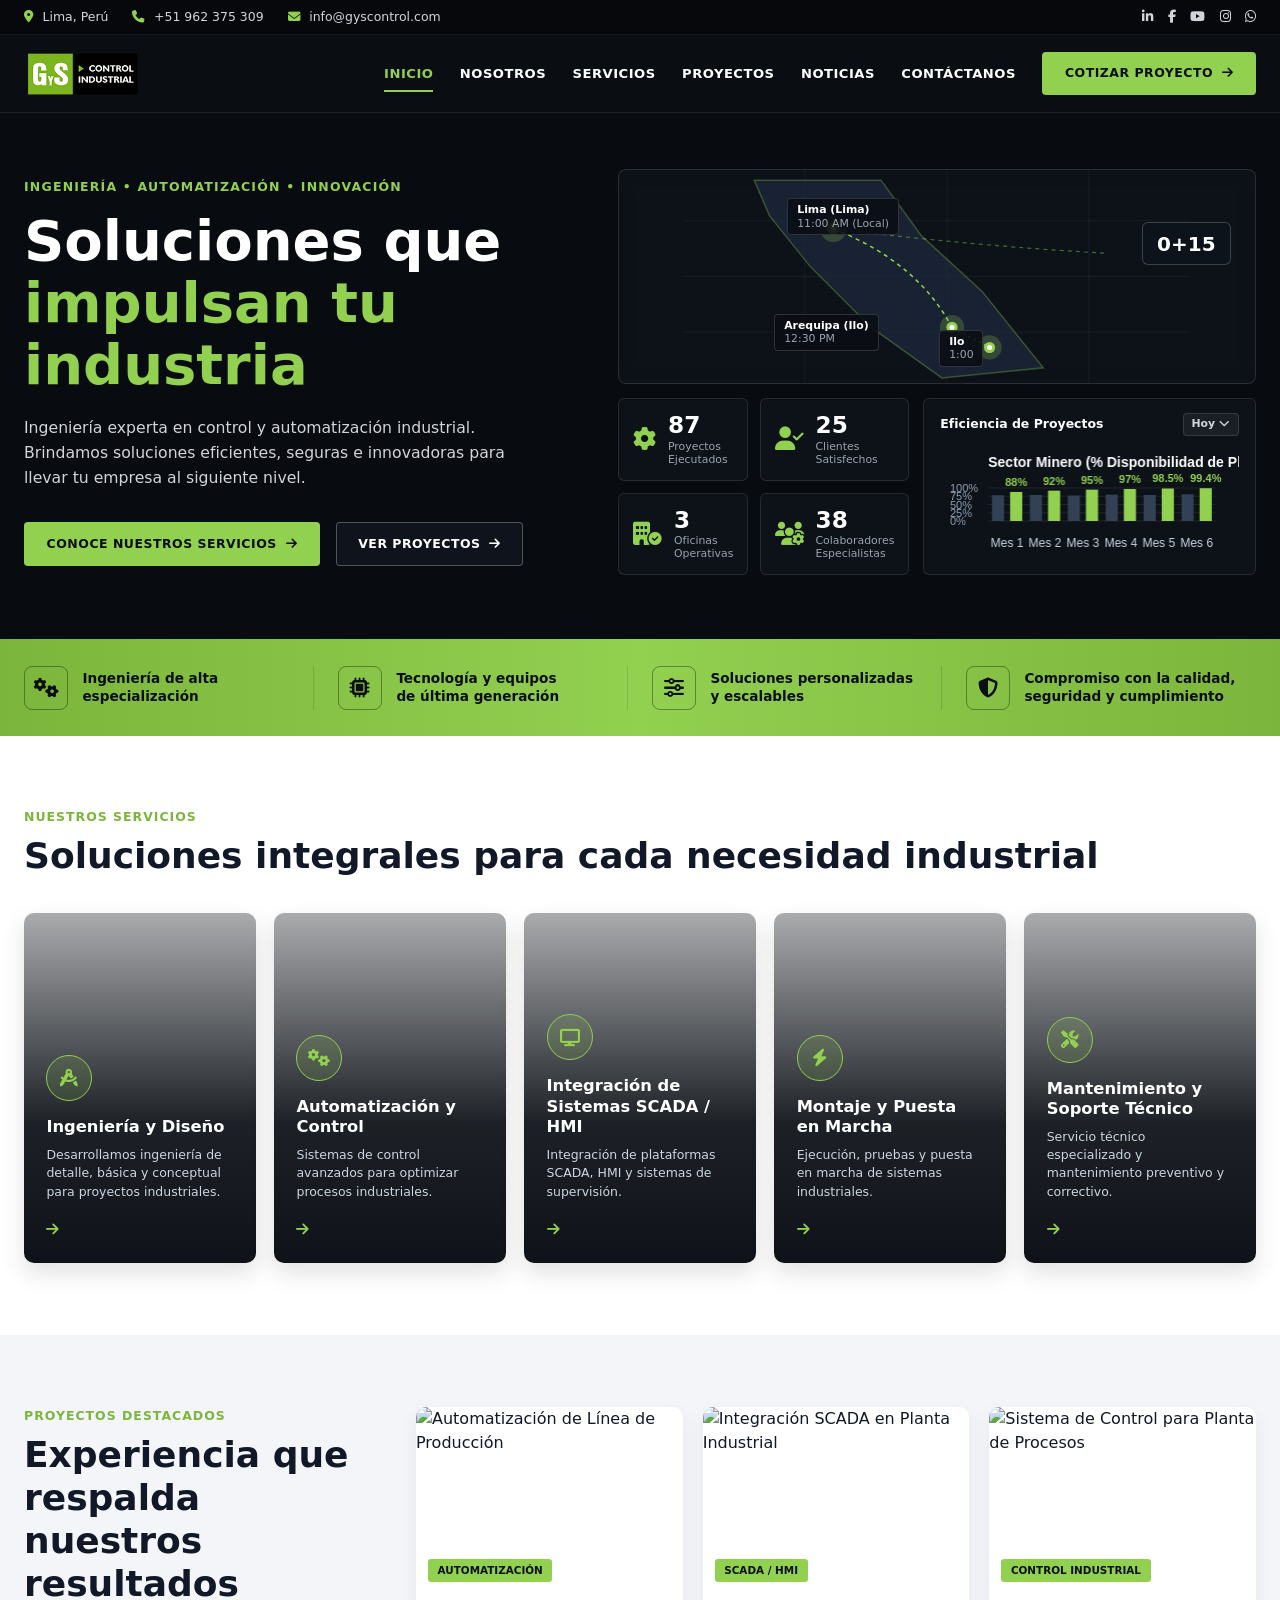
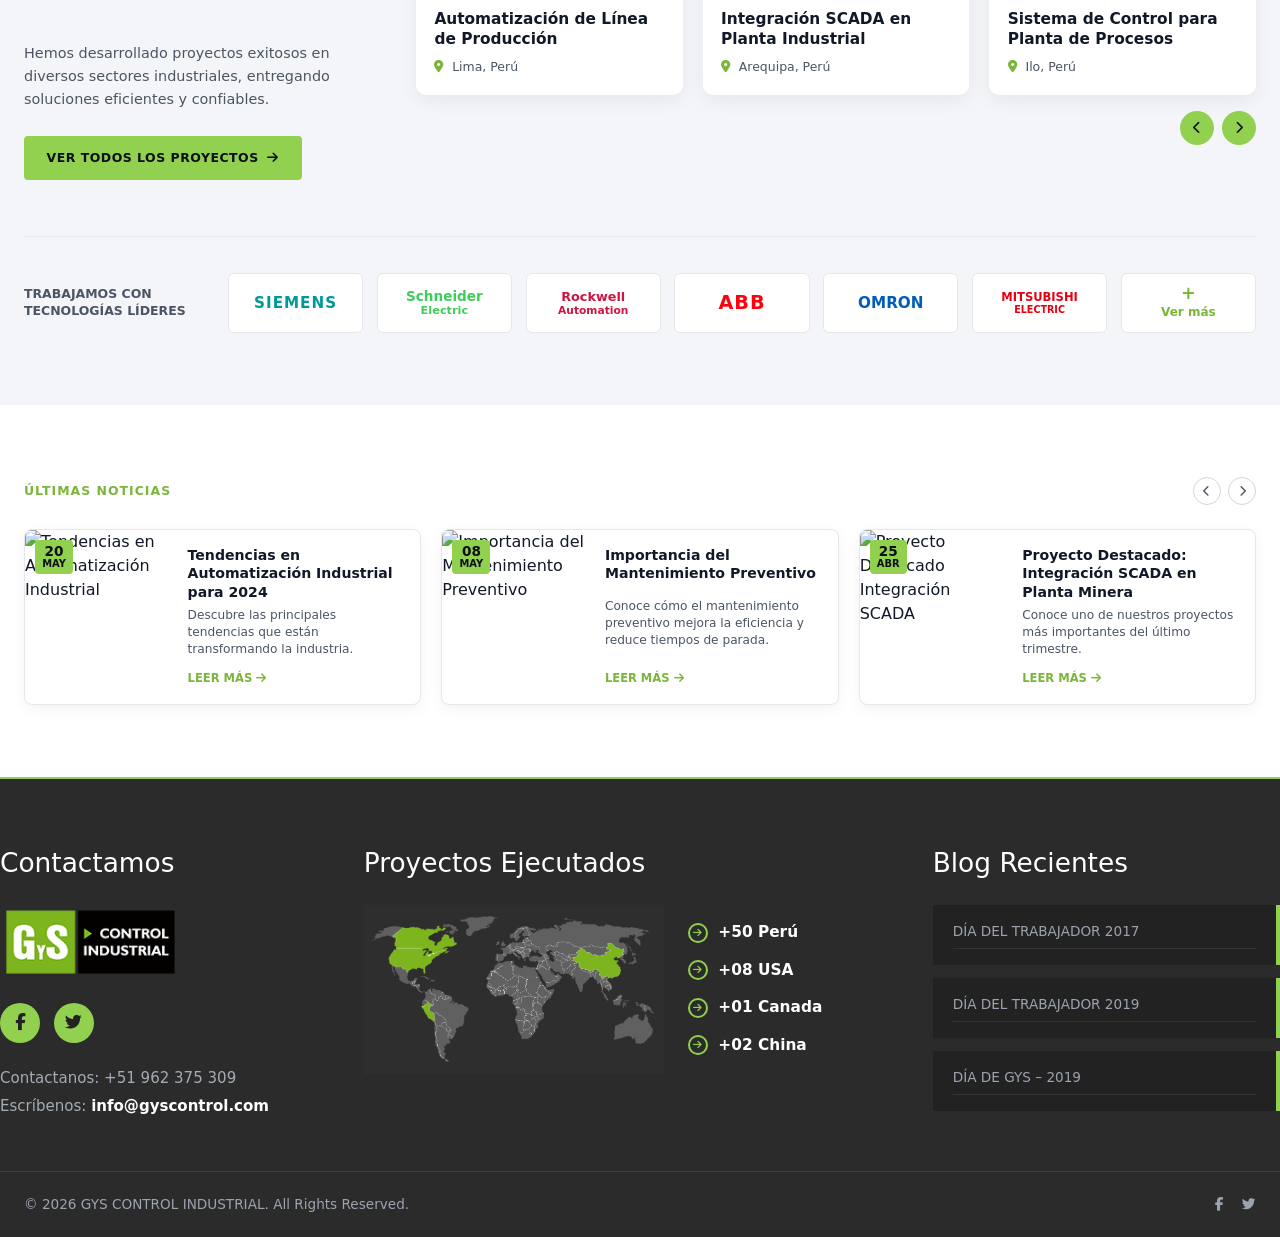
==== commit 951b4b2c: "feat(home): replicar maqueta oficial de Inicio manteniendo footer con mapa_gys.png" ====
--- a/index.html
+++ b/index.html
@@ -5,29 +5,33 @@
   <meta name="viewport" content="width=device-width, initial-scale=1.0">
   <meta http-equiv="X-Content-Type-Options" content="nosniff">
   <meta name="referrer" content="strict-origin-when-cross-origin">
-  <title>G&S Control Industrial SAC | Automatización, SCADA e Ingeniería Eléctrica</title>
-  <meta name="description" content="Ingeniería de Automatización PLC/SCADA, Subestaciones Eléctricas, Instrumentación y Tableros Industriales con presencia en Perú, USA, Canadá y China.">
+  <title>G&S Control Industrial SAC | Soluciones que impulsan tu industria</title>
+  <meta name="description" content="Ingeniería experta en control y automatización industrial. Brindamos soluciones eficientes, seguras e innovadoras.">
   <link rel="stylesheet" href="https://cdnjs.cloudflare.com/ajax/libs/font-awesome/6.5.1/css/all.min.css" crossorigin="anonymous" referrerpolicy="no-referrer">
   <link rel="stylesheet" href="assets/css/main.css">
   <link rel="stylesheet" href="assets/css/security.css">
 </head>
 <body>
 
-  <!-- BARRA SUPERIOR TÉCNICA -->
-  <div class="top-tech-bar">
-    <div class="container top-tech-inner">
-      <div class="top-tech-left">
-        <span class="status-dot"></span>
-        <span>INGENIERÍA Y AUTOMATIZACIÓN INDUSTRIAL • OPERACIONES EN PERÚ, USA, CANADÁ Y CHINA</span>
-      </div>
-      <div class="top-tech-right">
-        <a href="tel:+51962375309" data-icon="phone">+51 962 375 309</a>
-        <a href="mailto:info@gyscontrol.com" data-icon="envelope">info@gyscontrol.com</a>
+  <!-- 1. TOP BAR SUPERIOR -->
+  <div class="top-bar">
+    <div class="container top-bar-inner">
+      <div class="top-bar-info">
+        <span><i class="fa-solid fa-location-dot"></i> Lima, Perú</span>
+        <a href="tel:+51962375309"><i class="fa-solid fa-phone"></i> +51 962 375 309</a>
+        <a href="mailto:info@gyscontrol.com"><i class="fa-solid fa-envelope"></i> info@gyscontrol.com</a>
+      </div>
+      <div class="top-bar-socials">
+        <a href="#" aria-label="LinkedIn"><i class="fa-brands fa-linkedin-in"></i></a>
+        <a href="#" aria-label="Facebook"><i class="fa-brands fa-facebook-f"></i></a>
+        <a href="#" aria-label="YouTube"><i class="fa-brands fa-youtube"></i></a>
+        <a href="#" aria-label="Instagram"><i class="fa-brands fa-instagram"></i></a>
+        <a href="#" aria-label="WhatsApp"><i class="fa-brands fa-whatsapp"></i></a>
       </div>
     </div>
   </div>
 
-  <!-- HEADER CORPORATIVO -->
+  <!-- 2. HEADER PRINCIPAL -->
   <header class="site-header">
     <div class="container header-inner">
       <a href="index.html" class="brand-link" aria-label="G&S Control Industrial Inicio">
@@ -36,201 +40,369 @@
       <button class="nav-toggle" id="navToggle" aria-expanded="false" aria-label="Abrir menú">☰</button>
       <nav>
         <ul class="nav-menu" id="navMenu">
-          <li><a href="index.html" class="nav-link active">Inicio</a></li>
-          <li><a href="nosotros.html" class="nav-link">Nosotros</a></li>
-          <li><a href="servicios.html" class="nav-link">Servicios</a></li>
-          <li><a href="proyectos.html" class="nav-link">Proyectos</a></li>
-          <li><a href="noticias.html" class="nav-link">Noticias</a></li>
-          <li><a href="contactanos.html" class="btn btn--primary" data-icon="bolt">Cotizar Proyecto</a></li>
+          <li><a href="index.html" class="nav-link active">INICIO</a></li>
+          <li><a href="nosotros.html" class="nav-link">NOSOTROS</a></li>
+          <li><a href="servicios.html" class="nav-link">SERVICIOS</a></li>
+          <li><a href="proyectos.html" class="nav-link">PROYECTOS</a></li>
+          <li><a href="noticias.html" class="nav-link">NOTICIAS</a></li>
+          <li><a href="contactanos.html" class="nav-link">CONTÁCTANOS</a></li>
+          <li><a href="contactanos.html" class="btn btn--green">COTIZAR PROYECTO <i class="fa-solid fa-arrow-right"></i></a></li>
         </ul>
       </nav>
     </div>
   </header>
 
   <main>
-    <!-- HERO CYBER-INDUSTRIAL CON PANEL SCADA EN VIVO -->
-    <section class="hero">
-      <video class="hero-video" autoplay muted loop playsinline poster="https://images.unsplash.com/photo-1581092160607-ee22621dd758?auto=format&fit=crop&w=1920&q=80">
-        <source src="assets/videos/hero-bg.mp4" type="video/mp4">
-      </video>
-      <div class="hero-overlay"></div>
-
-      <div class="container hero-grid">
-        <div>
-          <span class="section-tag" data-icon="microchip">Soluciones de Ingeniería & Industria 4.0</span>
-          <h1 class="hero-title">Automatización, Control y Potencia para <span>Plantas Críticas</span></h1>
-          <p class="hero-subtitle">
-            Ejecutamos proyectos integrales de sistemas PLC/SCADA, subestaciones eléctricas, tableros normados e instrumentación de procesos con alcance comprobado en Perú, EE. UU., Canadá y China.
+    <!-- 3. HERO PRINCIPAL CON MAPA DE OPERACIONES Y DASHBOARD -->
+    <section class="hero-mockup">
+      <div class="hero-bg-image"></div>
+      <div class="hero-bg-overlay"></div>
+
+      <div class="container hero-layout">
+        <!-- Columna Izquierda -->
+        <div class="hero-left">
+          <p class="hero-kicker">INGENIERÍA • AUTOMATIZACIÓN • INNOVACIÓN</p>
+          <h1 class="hero-main-title">
+            Soluciones que<br>
+            <span>impulsan tu industria</span>
+          </h1>
+          <p class="hero-lead">
+            Ingeniería experta en control y automatización industrial. Brindamos soluciones eficientes, seguras e innovadoras para llevar tu empresa al siguiente nivel.
           </p>
-          <div class="hero-actions">
-            <a href="contactanos.html" class="btn btn--primary" data-icon="bolt">Solicitar Evaluación Técnica</a>
-            <a href="proyectos.html" class="btn btn--outline" data-icon="globe">Ver Proyectos Ejecutados</a>
-          </div>
-          <div class="hero-stats">
-            <div class="stat-item">
-              <strong>+61</strong>
-              <span>Proyectos Globales</span>
-            </div>
-            <div class="stat-item">
-              <strong>4 Países</strong>
-              <span>Perú • USA • CAN • CHN</span>
-            </div>
-            <div class="stat-item">
-              <strong>99.4%</strong>
-              <span>Disponibilidad OEE</span>
-            </div>
-            <div class="stat-item">
-              <strong>24/7</strong>
-              <span>Soporte en Planta</span>
-            </div>
-          </div>
-        </div>
-
-        <!-- Panel Derecho Tecnológico: Telemetría Industrial en Tiempo Real -->
-        <aside class="scada-hud" aria-label="Panel de Telemetría Industrial">
-          <div class="hud-header">
-            <span class="hud-title"><i class="fa-solid fa-satellite-dish"></i> MONITOR SCADA // G&S CONTROL</span>
-            <span class="hud-badge">ACTIVO</span>
-          </div>
-
-          <div class="hud-row">
-            <div class="hud-info">
-              <span class="hud-label" data-icon="microchip">Arquitectura PLC / Red PROFINET & EtherNet/IP</span>
-              <span class="hud-value">99.8% ONLINE</span>
-            </div>
-            <div class="hud-bar"><div class="hud-bar-fill" style="width: 98%;"></div></div>
-          </div>
-
-          <div class="hud-row">
-            <div class="hud-info">
-              <span class="hud-label" data-icon="bolt">Subestaciones & Factor de Potencia</span>
-              <span class="hud-value">Cos φ 0.98</span>
-            </div>
-            <div class="hud-bar"><div class="hud-bar-fill" style="width: 96%;"></div></div>
-          </div>
-
-          <div class="hud-row">
-            <div class="hud-info">
-              <span class="hud-label" data-icon="gauge">Instrumentación & Lazos de Control PID</span>
-              <span class="hud-value">ESTABLE</span>
-            </div>
-            <div class="hud-bar"><div class="hud-bar-fill" style="width: 94%;"></div></div>
-          </div>
-
-          <div class="hud-row">
-            <div class="hud-info">
-              <span class="hud-label" data-icon="shield">Estándar IEC 61439 & Seguridad Industrial</span>
-              <span class="hud-value">100% CUMPLIMIENTO</span>
-            </div>
-            <div class="hud-bar"><div class="hud-bar-fill" style="width: 100%;"></div></div>
-          </div>
-        </aside>
+          <div class="hero-btns">
+            <a href="servicios.html" class="btn btn--green">CONOCE NUESTROS SERVICIOS <i class="fa-solid fa-arrow-right"></i></a>
+            <a href="proyectos.html" class="btn btn--dark-outline">VER PROYECTOS <i class="fa-solid fa-arrow-right"></i></a>
+          </div>
+        </div>
+
+        <!-- Columna Derecha: Mapa Telemetría Perú + KPIs + Gráfica -->
+        <div class="hero-right">
+          <!-- Tarjeta Superior: Mapa Operativo Perú -->
+          <div class="peru-map-card">
+            <svg viewBox="0 0 500 210" class="peru-telemetry-svg" xmlns="http://www.w3.org/2000/svg">
+              <!-- Retícula técnica -->
+              <line x1="0" y1="50" x2="500" y2="50" stroke="rgba(255,255,255,0.05)" />
+              <line x1="0" y1="105" x2="500" y2="105" stroke="rgba(255,255,255,0.05)" />
+              <line x1="0" y1="160" x2="500" y2="160" stroke="rgba(255,255,255,0.05)" />
+              <line x1="120" y1="0" x2="120" y2="210" stroke="rgba(255,255,255,0.05)" />
+              <line x1="260" y1="0" x2="260" y2="210" stroke="rgba(255,255,255,0.05)" />
+              <line x1="400" y1="0" x2="400" y2="210" stroke="rgba(255,255,255,0.05)" />
+
+              <!-- Silueta Estilizada Costa/Andes Perú -->
+              <path d="M70,10 L195,10 L235,65 L295,120 L355,195 L255,205 L185,155 L125,95 L85,45 Z"
+                    fill="rgba(30, 41, 59, 0.75)" stroke="rgba(146, 208, 80, 0.3)" stroke-width="1.5" />
+
+              <!-- Líneas de conexión punteadas -->
+              <path d="M148,58 Q230,90 265,155" fill="none" stroke="#92D050" stroke-width="1.5" stroke-dasharray="4,4" />
+              <path d="M265,155 L302,175" fill="none" stroke="#92D050" stroke-width="1.5" stroke-dasharray="3,3" />
+              <path d="M148,58 Q290,75 415,82" fill="none" stroke="rgba(146,208,80,0.45)" stroke-width="1.2" stroke-dasharray="4,4" />
+
+              <!-- Nodo 1: Lima -->
+              <circle cx="148" cy="58" r="13" fill="rgba(146, 208, 80, 0.22)" />
+              <circle cx="148" cy="58" r="6" fill="#92D050" />
+              <circle cx="148" cy="58" r="2.5" fill="#ffffff" />
+
+              <!-- Nodo 2: Arequipa -->
+              <circle cx="265" cy="155" r="12" fill="rgba(146, 208, 80, 0.22)" />
+              <circle cx="265" cy="155" r="5.5" fill="#92D050" />
+              <circle cx="265" cy="155" r="2.5" fill="#ffffff" />
+
+              <!-- Nodo 3: Ilo -->
+              <circle cx="302" cy="175" r="12" fill="rgba(146, 208, 80, 0.22)" />
+              <circle cx="302" cy="175" r="5.5" fill="#92D050" />
+              <circle cx="302" cy="175" r="2.5" fill="#ffffff" />
+            </svg>
+
+            <!-- Etiquetas Flotantes del Mapa -->
+            <div class="map-tag map-tag--lima">
+              <strong>Lima (Lima)</strong>
+              <span>11:00 AM (Local)</span>
+            </div>
+            <div class="map-tag map-tag--arequipa">
+              <strong>Arequipa (Ilo)</strong>
+              <span>12:30 PM</span>
+            </div>
+            <div class="map-tag map-tag--ilo">
+              <strong>Ilo</strong>
+              <span>1:00</span>
+            </div>
+            <div class="map-counter-badge">0+15</div>
+          </div>
+
+          <!-- Fila Inferior del Dashboard: 4 KPIs + Gráfica de Eficiencia -->
+          <div class="hero-dashboard-bottom">
+            <div class="kpi-quad-grid">
+              <div class="kpi-box">
+                <div class="kpi-icon"><i class="fa-solid fa-gear"></i></div>
+                <div class="kpi-data">
+                  <strong>87</strong>
+                  <span>Proyectos<br>Ejecutados</span>
+                </div>
+              </div>
+              <div class="kpi-box">
+                <div class="kpi-icon"><i class="fa-solid fa-user-check"></i></div>
+                <div class="kpi-data">
+                  <strong>25</strong>
+                  <span>Clientes<br>Satisfechos</span>
+                </div>
+              </div>
+              <div class="kpi-box">
+                <div class="kpi-icon"><i class="fa-solid fa-building-circle-check"></i></div>
+                <div class="kpi-data">
+                  <strong>3</strong>
+                  <span>Oficinas<br>Operativas</span>
+                </div>
+              </div>
+              <div class="kpi-box">
+                <div class="kpi-icon"><i class="fa-solid fa-users-gear"></i></div>
+                <div class="kpi-data">
+                  <strong>38</strong>
+                  <span>Colaboradores<br>Especialistas</span>
+                </div>
+              </div>
+            </div>
+
+            <!-- Tarjeta de Gráfica de Onda -->
+            <div class="hero-chart-card">
+              <div class="hero-chart-head">
+                <span>Eficiencia de Proyectos</span>
+                <span class="chart-pill">Hoy <i class="fa-solid fa-chevron-down"></i></span>
+              </div>
+              <div class="hero-canvas-wrap">
+                <canvas id="efficiencyChart"></canvas>
+              </div>
+            </div>
+          </div>
+        </div>
       </div>
     </section>
 
-    <!-- LÍNEAS DE INGENIERÍA CON FOTOGRAFÍA INDUSTRIAL -->
-    <section class="section">
+    <!-- 4. FRANJA VERDE DE VALOR (4 PILARES) -->
+    <section class="green-features-bar">
+      <div class="container green-features-grid">
+        <div class="green-feature-item">
+          <div class="gf-icon"><i class="fa-solid fa-gears"></i></div>
+          <p>Ingeniería de alta<br>especialización</p>
+        </div>
+        <div class="green-feature-item">
+          <div class="gf-icon"><i class="fa-solid fa-microchip"></i></div>
+          <p>Tecnología y equipos<br>de última generación</p>
+        </div>
+        <div class="green-feature-item">
+          <div class="gf-icon"><i class="fa-solid fa-sliders"></i></div>
+          <p>Soluciones personalizadas<br>y escalables</p>
+        </div>
+        <div class="green-feature-item">
+          <div class="gf-icon"><i class="fa-solid fa-shield-halved"></i></div>
+          <p>Compromiso con la calidad,<br>seguridad y cumplimiento</p>
+        </div>
+      </div>
+    </section>
+
+    <!-- 5. NUESTROS SERVICIOS (5 TARJETAS VERTICALES OSCURAS) -->
+    <section class="light-section">
       <div class="container">
-        <div class="section-header">
-          <span class="section-tag" data-icon="gears">Divisiones Especializadas</span>
-          <h2 class="section-title">Ingeniería de <span>Alto Rendimiento Industrial</span></h2>
-          <p class="section-desc">Desarrollamos soluciones llave en mano desde el diseño de ingeniería de detalle hasta las pruebas FAT/SAT y puesta en marcha en planta.</p>
-        </div>
-
-        <div class="grid-3">
-          <!-- Tarjeta 1 -->
-          <article class="card card--media">
-            <div class="card-img-wrap">
-              <img src="https://images.unsplash.com/photo-1581092335397-9583fe92d232?auto=format&fit=crop&w=800&q=80" alt="Automatización PLC y Sistemas SCADA" class="card-img">
-              <span class="card-floating-tag">Control & SCADA</span>
-            </div>
-            <div class="card-body">
-              <div class="card-icon" data-icon="microchip"></div>
-              <h3 class="card-title">Automatización PLC, DCS & SCADA</h3>
-              <p class="card-text">Integración, migración y programación de controladores ControlLogix, RX3i, Siemens S7 y plataformas SCADA Ignition para procesos críticos.</p>
-              <ul class="card-list">
-                <li data-icon="check">Redes industriales de fibra óptica y protocolos OT</li>
-                <li data-icon="check">Arquitecturas redundantes de alta disponibilidad</li>
-              </ul>
-              <a href="servicios.html" class="btn btn--outline" data-icon="arrow-right">Ver Especificaciones</a>
-            </div>
-          </article>
-
-          <!-- Tarjeta 2 -->
-          <article class="card card--media">
-            <div class="card-img-wrap">
-              <img src="https://images.unsplash.com/photo-1544724569-5f546fd6f2b5?auto=format&fit=crop&w=800&q=80" alt="Tableros Eléctricos y Subestaciones" class="card-img">
-              <span class="card-floating-tag">Potencia MT/BT</span>
-            </div>
-            <div class="card-body">
-              <div class="card-icon" data-icon="bolt"></div>
-              <h3 class="card-title">Ingeniería Eléctrica & Tableros IEC</h3>
-              <p class="card-text">Fabricación e integración de tableros de distribución, Centros de Control de Motores (CCM), variadores de frecuencia y subestaciones.</p>
-              <ul class="card-list">
-                <li data-icon="check">Montaje electromecánico e iluminación industrial</li>
-                <li data-icon="check">Gabinetes IP66/NEMA 4X para ambientes severos</li>
-              </ul>
-              <a href="servicios.html" class="btn btn--outline" data-icon="arrow-right">Ver Especificaciones</a>
-            </div>
-          </article>
-
-          <!-- Tarjeta 3 -->
-          <article class="card card--media">
-            <div class="card-img-wrap">
-              <img src="https://images.unsplash.com/photo-1581092580497-e0d23cbdf1dc?auto=format&fit=crop&w=800&q=80" alt="Instrumentación Industrial de Procesos" class="card-img">
-              <span class="card-floating-tag">Instrumentación</span>
-            </div>
-            <div class="card-body">
-              <div class="card-icon" data-icon="gauge"></div>
-              <h3 class="card-title">Instrumentación & Control de Procesos</h3>
-              <p class="card-text">Suministro, instalación y comisionamiento de instrumentación analítica (pH, conductividad), flujo, nivel, presión y válvulas modulantes.</p>
-              <ul class="card-list">
-                <li data-icon="check">Sintonización de lazos PID y calibración en campo</li>
-                <li data-icon="check">Integración HART, Modbus y Profibus PA/DP</li>
-              </ul>
-              <a href="servicios.html" class="btn btn--outline" data-icon="arrow-right">Ver Especificaciones</a>
+        <p class="section-kicker">NUESTROS SERVICIOS</p>
+        <h2 class="section-dark-title">Soluciones integrales para cada necesidad industrial</h2>
+
+        <div class="services-5-grid">
+          <!-- Servicio 1 -->
+          <article class="srv-card" style="background-image: url('https://images.unsplash.com/photo-1581092160607-ee22621dd758?auto=format&fit=crop&w=600&q=80');">
+            <div class="srv-overlay"></div>
+            <div class="srv-content">
+              <div class="srv-circle-icon"><i class="fa-solid fa-compass-drafting"></i></div>
+              <h3>Ingeniería y Diseño</h3>
+              <p>Desarrollamos ingeniería de detalle, básica y conceptual para proyectos industriales.</p>
+              <a href="servicios.html" class="srv-arrow" aria-label="Ver Ingeniería y Diseño"><i class="fa-solid fa-arrow-right"></i></a>
+            </div>
+          </article>
+
+          <!-- Servicio 2 -->
+          <article class="srv-card" style="background-image: url('https://images.unsplash.com/photo-1581092335397-9583fe92d232?auto=format&fit=crop&w=600&q=80');">
+            <div class="srv-overlay"></div>
+            <div class="srv-content">
+              <div class="srv-circle-icon"><i class="fa-solid fa-gears"></i></div>
+              <h3>Automatización y Control</h3>
+              <p>Sistemas de control avanzados para optimizar procesos industriales.</p>
+              <a href="servicios.html" class="srv-arrow" aria-label="Ver Automatización y Control"><i class="fa-solid fa-arrow-right"></i></a>
+            </div>
+          </article>
+
+          <!-- Servicio 3 -->
+          <article class="srv-card" style="background-image: url('https://images.unsplash.com/photo-1551288049-bebda4e38f71?auto=format&fit=crop&w=600&q=80');">
+            <div class="srv-overlay"></div>
+            <div class="srv-content">
+              <div class="srv-circle-icon"><i class="fa-solid fa-display"></i></div>
+              <h3>Integración de Sistemas SCADA / HMI</h3>
+              <p>Integración de plataformas SCADA, HMI y sistemas de supervisión.</p>
+              <a href="servicios.html" class="srv-arrow" aria-label="Ver Integración SCADA HMI"><i class="fa-solid fa-arrow-right"></i></a>
+            </div>
+          </article>
+
+          <!-- Servicio 4 -->
+          <article class="srv-card" style="background-image: url('https://images.unsplash.com/photo-1544724569-5f546fd6f2b5?auto=format&fit=crop&w=600&q=80');">
+            <div class="srv-overlay"></div>
+            <div class="srv-content">
+              <div class="srv-circle-icon"><i class="fa-solid fa-bolt"></i></div>
+              <h3>Montaje y Puesta en Marcha</h3>
+              <p>Ejecución, pruebas y puesta en marcha de sistemas industriales.</p>
+              <a href="servicios.html" class="srv-arrow" aria-label="Ver Montaje y Puesta en Marcha"><i class="fa-solid fa-arrow-right"></i></a>
+            </div>
+          </article>
+
+          <!-- Servicio 5 -->
+          <article class="srv-card" style="background-image: url('https://images.unsplash.com/photo-1581092580497-e0d23cbdf1dc?auto=format&fit=crop&w=600&q=80');">
+            <div class="srv-overlay"></div>
+            <div class="srv-content">
+              <div class="srv-circle-icon"><i class="fa-solid fa-screwdriver-wrench"></i></div>
+              <h3>Mantenimiento y Soporte Técnico</h3>
+              <p>Servicio técnico especializado y mantenimiento preventivo y correctivo.</p>
+              <a href="servicios.html" class="srv-arrow" aria-label="Ver Mantenimiento y Soporte"><i class="fa-solid fa-arrow-right"></i></a>
             </div>
           </article>
         </div>
       </div>
     </section>
 
-    <!-- GRÁFICA INTERACTIVA DE EFICIENCIA OPERATIVA -->
-    <section class="section section--alt">
+    <!-- 6. PROYECTOS DESTACADOS -->
+    <section class="light-section light-section--gray">
       <div class="container">
-        <div class="grid-2">
-          <div>
-            <span class="section-tag" data-icon="chart">Analítica de Planta</span>
-            <h2 class="section-title">Optimización Operativa con <span>G&S Control Industrial</span></h2>
-            <p class="section-desc">
-              Compara las métricas reales de disponibilidad de planta y ahorro energético tras la modernización de sistemas de control, bombeo e instrumentación.
+        <div class="featured-projects-layout">
+          <!-- Columna Izquierda Descriptiva -->
+          <div class="fp-intro">
+            <p class="section-kicker">PROYECTOS DESTACADOS</p>
+            <h2 class="section-dark-title">Experiencia que respalda nuestros resultados</h2>
+            <p class="fp-desc">
+              Hemos desarrollado proyectos exitosos en diversos sectores industriales, entregando soluciones eficientes y confiables.
             </p>
-            <ul class="card-list" style="margin-top: 1.5rem;">
-              <li data-icon="check">Diagnóstico y migración de sistemas PLC/SCADA sin paradas imprevistas.</li>
-              <li data-icon="check">Integración de tableros de control y potencia para refinerías y minería.</li>
-              <li data-icon="check">Monitoreo remoto en tiempo real y trazabilidad histórica de procesos.</li>
-            </ul>
-            <div style="margin-top: 2rem;">
-              <a href="contactanos.html" class="btn btn--primary" data-icon="bolt">Agendar Diagnóstico en Planta</a>
-            </div>
-          </div>
-          <div class="chart-wrapper">
-            <div class="chart-controls">
-              <button class="filter-btn active" data-chart-sector="mineria">Minería & Refinería</button>
-              <button class="filter-btn" data-chart-sector="agro">Agroindustria</button>
-              <button class="filter-btn" data-chart-sector="manufactura">Manufactura</button>
-            </div>
-            <div class="canvas-holder">
-              <canvas id="efficiencyChart"></canvas>
-            </div>
-          </div>
+            <a href="proyectos.html" class="btn btn--green">VER TODOS LOS PROYECTOS <i class="fa-solid fa-arrow-right"></i></a>
+          </div>
+
+          <!-- 3 Tarjetas de Proyectos -->
+          <div class="fp-cards-wrap">
+            <div class="fp-cards-grid">
+              <!-- Proyecto 1 -->
+              <article class="fp-card">
+                <div class="fp-img-box">
+                  <img src="https://images.unsplash.com/photo-1565514020179-026b92b84bb6?auto=format&fit=crop&w=600&q=80" alt="Automatización de Línea de Producción">
+                  <span class="fp-badge">AUTOMATIZACIÓN</span>
+                </div>
+                <div class="fp-body">
+                  <h3>Automatización de Línea de Producción</h3>
+                  <p class="fp-loc"><i class="fa-solid fa-location-dot"></i> Lima, Perú</p>
+                </div>
+              </article>
+
+              <!-- Proyecto 2 -->
+              <article class="fp-card">
+                <div class="fp-img-box">
+                  <img src="https://images.unsplash.com/photo-1581091226825-a6a2a5aee158?auto=format&fit=crop&w=600&q=80" alt="Integración SCADA en Planta Industrial">
+                  <span class="fp-badge">SCADA / HMI</span>
+                </div>
+                <div class="fp-body">
+                  <h3>Integración SCADA en Planta Industrial</h3>
+                  <p class="fp-loc"><i class="fa-solid fa-location-dot"></i> Arequipa, Perú</p>
+                </div>
+              </article>
+
+              <!-- Proyecto 3 -->
+              <article class="fp-card">
+                <div class="fp-img-box">
+                  <img src="https://images.unsplash.com/photo-1518709268805-4e9042af9f23?auto=format&fit=crop&w=600&q=80" alt="Sistema de Control para Planta de Procesos">
+                  <span class="fp-badge">CONTROL INDUSTRIAL</span>
+                </div>
+                <div class="fp-body">
+                  <h3>Sistema de Control para Planta de Procesos</h3>
+                  <p class="fp-loc"><i class="fa-solid fa-location-dot"></i> Ilo, Perú</p>
+                </div>
+              </article>
+            </div>
+
+            <div class="fp-slider-nav">
+              <button type="button" class="slider-circle-btn" aria-label="Anterior"><i class="fa-solid fa-chevron-left"></i></button>
+              <button type="button" class="slider-circle-btn" aria-label="Siguiente"><i class="fa-solid fa-chevron-right"></i></button>
+            </div>
+          </div>
+        </div>
+
+        <!-- 7. BARRA DE MARCAS / TECNOLOGÍAS LÍDERES -->
+        <div class="brands-strip">
+          <div class="brands-label">
+            TRABAJAMOS CON<br>TECNOLOGÍAS LÍDERES
+          </div>
+          <div class="brands-logos-grid">
+            <div class="brand-box"><span class="brand-siemens">SIEMENS</span></div>
+            <div class="brand-box"><span class="brand-schneider">Schneider<br><small>Electric</small></span></div>
+            <div class="brand-box"><span class="brand-rockwell">Rockwell<br><small>Automation</small></span></div>
+            <div class="brand-box"><span class="brand-abb">ABB</span></div>
+            <div class="brand-box"><span class="brand-omron">OMRON</span></div>
+            <div class="brand-box"><span class="brand-mitsubishi">MITSUBISHI<br><small>ELECTRIC</small></span></div>
+            <a href="servicios.html" class="brand-box brand-box--more">
+              <strong>+</strong>
+              <span>Ver más</span>
+            </a>
+          </div>
+        </div>
+      </div>
+    </section>
+
+    <!-- 8. ÚLTIMAS NOTICIAS -->
+    <section class="light-section">
+      <div class="container">
+        <div class="news-header-row">
+          <p class="section-kicker" style="margin-bottom: 0;">ÚLTIMAS NOTICIAS</p>
+          <div class="news-nav-btns">
+            <button type="button" class="news-circle-btn" aria-label="Anterior"><i class="fa-solid fa-chevron-left"></i></button>
+            <button type="button" class="news-circle-btn" aria-label="Siguiente"><i class="fa-solid fa-chevron-right"></i></button>
+          </div>
+        </div>
+
+        <div class="news-3-grid">
+          <!-- Noticia 1 -->
+          <article class="news-h-card">
+            <div class="news-h-img">
+              <img src="https://images.unsplash.com/photo-1581091226825-a6a2a5aee158?auto=format&fit=crop&w=500&q=80" alt="Tendencias en Automatización Industrial">
+              <span class="news-date-badge"><strong>20</strong>MAY</span>
+            </div>
+            <div class="news-h-body">
+              <h3>Tendencias en Automatización Industrial para 2024</h3>
+              <p>Descubre las principales tendencias que están transformando la industria.</p>
+              <a href="noticias.html" class="news-read-more">LEER MÁS <i class="fa-solid fa-arrow-right"></i></a>
+            </div>
+          </article>
+
+          <!-- Noticia 2 -->
+          <article class="news-h-card">
+            <div class="news-h-img">
+              <img src="https://images.unsplash.com/photo-1581092160607-ee22621dd758?auto=format&fit=crop&w=500&q=80" alt="Importancia del Mantenimiento Preventivo">
+              <span class="news-date-badge"><strong>08</strong>MAY</span>
+            </div>
+            <div class="news-h-body">
+              <h3>Importancia del Mantenimiento Preventivo</h3>
+              <p>Conoce cómo el mantenimiento preventivo mejora la eficiencia y reduce tiempos de parada.</p>
+              <a href="noticias.html" class="news-read-more">LEER MÁS <i class="fa-solid fa-arrow-right"></i></a>
+            </div>
+          </article>
+
+          <!-- Noticia 3 -->
+          <article class="news-h-card">
+            <div class="news-h-img">
+              <img src="https://images.unsplash.com/photo-1504328345606-18bbc8c9d7d1?auto=format&fit=crop&w=500&q=80" alt="Proyecto Destacado Integración SCADA">
+              <span class="news-date-badge"><strong>25</strong>ABR</span>
+            </div>
+            <div class="news-h-body">
+              <h3>Proyecto Destacado: Integración SCADA en Planta Minera</h3>
+              <p>Conoce uno de nuestros proyectos más importantes del último trimestre.</p>
+              <a href="noticias.html" class="news-read-more">LEER MÁS <i class="fa-solid fa-arrow-right"></i></a>
+            </div>
+          </article>
         </div>
       </div>
     </section>
   </main>
 
   <!-- ========================================================================
-       FOOTER OFICIAL EXACTO SEGÚN CAPTURA + MAPA OFICIAL (mapa_gys.png)
+       9. FOOTER CORPORATIVO (CONSERVADO DE LA CAPTURA OFICIAL CON mapa_gys.png)
        ======================================================================== -->
   <footer class="site-footer">
     <div class="container footer-main">
@@ -264,7 +436,6 @@
               <img src="assets/images/mapa_gys.png" alt="Proyectos ejecutados en Perú, USA, Canadá y China" class="world-map-img">
             </div>
 
-            <!-- Lista de Proyectos por País -->
             <ul class="country-stats-list">
               <li class="country-stat-item">
                 <span class="country-stat-icon"><i class="fa-solid fa-arrow-right"></i></span>
@@ -305,7 +476,6 @@
       </div>
     </div>
 
-    <!-- BARRA INFERIOR DE DERECHOS RESERVADOS -->
     <div class="footer-bottom-bar">
       <div class="container footer-bottom-inner">
         <span>© 2026 GYS CONTROL INDUSTRIAL. All Rights Reserved.</span>
--- a/assets/css/main.css
+++ b/assets/css/main.css
@@ -1,43 +1,33 @@
 /* ==========================================================================
-   G&S CONTROL INDUSTRIAL SAC - HIGH-TECH SCADA & CYBER-INDUSTRIAL UI
-   Paleta Oficial: #92D050 | #8eb81e | #05070a | #0d1117 | Footer #2b2b2b
+   G&S CONTROL INDUSTRIAL SAC - ESTILOS OFICIALES SEGÚN MAQUETA CORPORATIVA
    ========================================================================== */
 
 :root {
   --gys-green-primary: #92D050;
-  --gys-green-secondary: #8eb81e;
-  --gys-green-dark: #81a81b;
-  --gys-green-glow: rgba(146, 208, 80, 0.35);
-
-  --bg-deep: #05070a;
-  --bg-panel: #0d1117;
-  --bg-surface: #090d12;
+  --gys-green-secondary: #7cb53b;
+  --gys-green-dark: #689f2c;
+
+  --bg-deep: #0b0f14;
+  --bg-header: #0a0d12;
+  --bg-card-dark: #121820;
+  --bg-light: #ffffff;
+  --bg-light-gray: #f3f5f8;
   --bg-footer: #2b2b2b;
   --bg-footer-card: #222222;
-  --bg-pure-black: #000000;
-
-  --border-industrial: rgba(146, 208, 80, 0.28);
-  --border-subtle: rgba(255, 255, 255, 0.08);
 
   --text-white: #ffffff;
-  --text-light: #cbd5e1;
-  --text-muted: #94a3b8;
+  --text-light: #d1d5db;
+  --text-muted: #9ca3af;
+  --text-dark: #111827;
+  --text-dark-muted: #4b5563;
+
+  --border-dark: rgba(255, 255, 255, 0.1);
+  --border-green: rgba(146, 208, 80, 0.35);
 
   --font-main: 'Inter', system-ui, -apple-system, BlinkMacSystemFont, 'Segoe UI', Roboto, sans-serif;
-  --fs-h1: clamp(2.2rem, 3.8vw + 1rem, 3.6rem);
-  --fs-h2: clamp(1.75rem, 2.6vw + 0.8rem, 2.65rem);
-  --fs-h3: clamp(1.2rem, 1.3vw + 0.5rem, 1.45rem);
-  --fs-body: clamp(0.95rem, 0.35vw + 0.85rem, 1.04rem);
-  --fs-small: clamp(0.8rem, 0.2vw + 0.75rem, 0.88rem);
-
-  --max-width: 1320px;
-  --top-bar-height: 36px;
-  --header-height: 84px;
-  --radius-sm: 4px;
-  --radius-md: 10px;
-  --radius-lg: 14px;
-  --transition-fast: 0.22s cubic-bezier(0.4, 0, 0.2, 1);
-  --transition-smooth: 0.38s cubic-bezier(0.16, 1, 0.3, 1);
+  --max-width: 1280px;
+  --header-height: 78px;
+  --transition-fast: 0.22s ease;
 }
 
 *, *::before, *::after {
@@ -48,209 +38,25 @@
 
 html {
   scroll-behavior: smooth;
+  font-family: var(--font-main);
+  font-size: 16px;
+  line-height: 1.5;
   background-color: var(--bg-deep);
   color: var(--text-light);
-  font-family: var(--font-main);
-  font-size: 16px;
-  line-height: 1.6;
 }
 
 body {
-  background-color: var(--bg-deep);
-  background-image:
-    radial-gradient(circle at 85% 15%, rgba(146, 208, 80, 0.09), transparent 40%),
-    radial-gradient(circle at 12% 75%, rgba(146, 208, 80, 0.07), transparent 45%),
-    linear-gradient(rgba(146, 208, 80, 0.03) 1px, transparent 1px),
-    linear-gradient(90deg, rgba(146, 208, 80, 0.03) 1px, transparent 1px);
-  background-size: 100% 100%, 100% 100%, 44px 44px, 44px 44px;
+  min-height: 100vh;
+  display: flex;
+  flex-direction: column;
   overflow-x: hidden;
-  min-height: 100vh;
-  display: flex;
-  flex-direction: column;
-}
-
-main {
-  flex: 1;
-}
-
-a {
-  color: inherit;
-  text-decoration: none;
-  transition: all var(--transition-fast);
-}
-
+}
+
+main { flex: 1; }
+a { color: inherit; text-decoration: none; transition: all var(--transition-fast); }
 ul { list-style: none; }
-
-img, video, svg {
-  max-width: 100%;
-  height: auto;
-  display: block;
-}
-
-/* ==========================================================================
-   ICONOS FONT AWESOME 6 FREE (MEDIANTE PSEUDO-ELEMENTOS ::before)
-   ========================================================================== */
-[data-icon]::before {
-  font-family: "Font Awesome 6 Free";
-  font-weight: 900;
-  display: inline-block;
-  font-style: normal;
-  font-variant: normal;
-  text-rendering: auto;
-  -webkit-font-smoothing: antialiased;
-  color: var(--gys-green-primary);
-  margin-right: 0.5rem;
-}
-
-[data-icon="bolt"]::before { content: "\f0e7"; }
-[data-icon="gears"]::before { content: "\f085"; }
-[data-icon="microchip"]::before { content: "\f2db"; }
-[data-icon="gauge"]::before { content: "\f624"; }
-[data-icon="shield"]::before { content: "\f3ed"; }
-[data-icon="chart"]::before { content: "\f080"; }
-[data-icon="industry"]::before { content: "\f275"; }
-[data-icon="check"]::before { content: "\f00c"; }
-[data-icon="phone"]::before { content: "\f095"; }
-[data-icon="envelope"]::before { content: "\f0e0"; }
-[data-icon="location"]::before { content: "\f3c5"; }
-[data-icon="arrow-right"]::before { content: "\f061"; margin-right: 0; margin-left: 0.5rem; }
-[data-icon="certificate"]::before { content: "\f0a3"; }
-[data-icon="users"]::before { content: "\f0c0"; }
-[data-icon="clock"]::before { content: "\f017"; }
-[data-icon="wrench"]::before { content: "\f0ad"; }
-[data-icon="newspaper"]::before { content: "\f1ea"; }
-[data-icon="filter"]::before { content: "\f0b0"; }
-[data-icon="lock"]::before { content: "\f023"; }
-[data-icon="globe"]::before { content: "\f0ac"; }
-
-/* ==========================================================================
-   BARRA TÉCNICA SUPERIOR Y HEADER STICKY
-   ========================================================================== */
-.top-tech-bar {
-  background-color: #020305;
-  border-bottom: 1px solid rgba(146, 208, 80, 0.2);
-  font-size: 0.76rem;
-  font-weight: 600;
-  letter-spacing: 0.6px;
-  color: var(--text-muted);
-  padding: 0.45rem 0;
-}
-
-.top-tech-inner {
-  display: flex;
-  justify-content: space-between;
-  align-items: center;
-  flex-wrap: wrap;
-  gap: 0.5rem;
-}
-
-.top-tech-left {
-  display: flex;
-  align-items: center;
-  gap: 0.55rem;
-}
-
-.status-dot {
-  width: 8px;
-  height: 8px;
-  border-radius: 50%;
-  background-color: var(--gys-green-primary);
-  box-shadow: 0 0 8px var(--gys-green-primary);
-}
-
-.top-tech-right {
-  display: flex;
-  gap: 1.5rem;
-}
-
-.top-tech-right a:hover {
-  color: var(--gys-green-primary);
-}
-
-.site-header {
-  position: sticky;
-  top: 0;
-  left: 0;
-  width: 100%;
-  height: var(--header-height);
-  background: rgba(5, 7, 10, 0.92);
-  backdrop-filter: blur(16px);
-  -webkit-backdrop-filter: blur(16px);
-  border-bottom: 1px solid var(--border-industrial);
-  box-shadow: 0 8px 30px rgba(0, 0, 0, 0.65);
-  z-index: 1000;
-}
-
-.header-inner {
-  display: flex;
-  align-items: center;
-  justify-content: space-between;
-  height: 100%;
-}
-
-.gys-logo-img {
-  height: 54px;
-  width: auto;
-  object-fit: contain;
-  transition: transform var(--transition-fast);
-}
-
-.brand-link:hover .gys-logo-img {
-  transform: scale(1.03);
-}
-
-.nav-menu {
-  display: flex;
-  align-items: center;
-  gap: 1.85rem;
-}
-
-.nav-link {
-  font-size: 0.88rem;
-  font-weight: 700;
-  color: var(--text-light);
-  text-transform: uppercase;
-  letter-spacing: 0.8px;
-  padding: 0.45rem 0;
-  position: relative;
-}
-
-.nav-link::after {
-  content: "";
-  position: absolute;
-  bottom: 0;
-  left: 0;
-  width: 0;
-  height: 2px;
-  background-color: var(--gys-green-primary);
-  box-shadow: 0 0 10px var(--gys-green-primary);
-  transition: width var(--transition-fast);
-}
-
-.nav-link:hover,
-.nav-link.active {
-  color: var(--gys-green-primary);
-}
-
-.nav-link:hover::after,
-.nav-link.active::after {
-  width: 100%;
-}
-
-.nav-toggle {
-  display: none;
-  background: rgba(146, 208, 80, 0.1);
-  border: 1px solid var(--gys-green-primary);
-  color: var(--gys-green-primary);
-  padding: 0.5rem 0.8rem;
-  border-radius: var(--radius-sm);
-  font-size: 1.25rem;
-  cursor: pointer;
-}
-
-/* ==========================================================================
-   CONTENEDORES, SECCIONES Y BOTONES
-   ========================================================================== */
+img, svg, video { max-width: 100%; height: auto; display: block; }
+
 .container {
   width: 100%;
   max-width: var(--max-width);
@@ -258,519 +64,768 @@
   padding: 0 1.5rem;
 }
 
-.section {
-  padding: 5.5rem 0;
+/* ==========================================================================
+   1. TOP BAR & HEADER
+   ========================================================================== */
+.top-bar {
+  background-color: #06080b;
+  border-bottom: 1px solid rgba(255, 255, 255, 0.07);
+  font-size: 0.78rem;
+  color: var(--text-light);
+  padding: 0.45rem 0;
+}
+
+.top-bar-inner {
+  display: flex;
+  justify-content: space-between;
+  align-items: center;
+}
+
+.top-bar-info {
+  display: flex;
+  gap: 1.5rem;
+  align-items: center;
+}
+
+.top-bar-info i {
+  color: var(--gys-green-primary);
+  margin-right: 0.35rem;
+}
+
+.top-bar-socials {
+  display: flex;
+  gap: 0.9rem;
+}
+
+.top-bar-socials a {
+  color: var(--text-light);
+  font-size: 0.82rem;
+}
+
+.top-bar-socials a:hover {
+  color: var(--gys-green-primary);
+}
+
+.site-header {
+  position: sticky;
+  top: 0;
+  z-index: 1000;
+  height: var(--header-height);
+  background-color: var(--bg-header);
+  border-bottom: 1px solid rgba(255, 255, 255, 0.08);
+}
+
+.header-inner {
+  display: flex;
+  align-items: center;
+  justify-content: space-between;
+  height: 100%;
+}
+
+.gys-logo-img {
+  height: 48px;
+  width: auto;
+}
+
+.nav-menu {
+  display: flex;
+  align-items: center;
+  gap: 1.65rem;
+}
+
+.nav-link {
+  font-size: 0.82rem;
+  font-weight: 600;
+  color: var(--text-white);
+  letter-spacing: 0.5px;
+  padding: 0.4rem 0;
   position: relative;
 }
 
-.section--alt {
-  background: linear-gradient(180deg, rgba(13, 17, 23, 0.95) 0%, rgba(9, 13, 18, 0.98) 100%);
-  border-top: 1px solid var(--border-industrial);
-  border-bottom: 1px solid var(--border-industrial);
-}
-
-.section-header {
-  max-width: 780px;
-  margin-bottom: 3.5rem;
-}
-
-.section-tag {
+.nav-link.active,
+.nav-link:hover {
+  color: var(--gys-green-primary);
+}
+
+.nav-link.active::after,
+.nav-link:hover::after {
+  content: "";
+  position: absolute;
+  bottom: -4px;
+  left: 0;
+  width: 100%;
+  height: 2px;
+  background-color: var(--gys-green-primary);
+}
+
+.nav-toggle {
+  display: none;
+  background: transparent;
+  border: 1px solid var(--gys-green-primary);
+  color: var(--gys-green-primary);
+  padding: 0.4rem 0.75rem;
+  border-radius: 4px;
+  font-size: 1.2rem;
+  cursor: pointer;
+}
+
+/* Botones Globales */
+.btn {
   display: inline-flex;
   align-items: center;
-  background: rgba(146, 208, 80, 0.12);
-  color: var(--gys-green-primary);
-  border: 1px solid var(--gys-green-primary);
-  box-shadow: 0 0 15px rgba(146, 208, 80, 0.18);
-  padding: 0.38rem 0.95rem;
-  border-radius: 3px;
-  font-size: 0.76rem;
+  gap: 0.55rem;
+  padding: 0.72rem 1.35rem;
+  font-size: 0.78rem;
   font-weight: 800;
   text-transform: uppercase;
-  letter-spacing: 1.6px;
-  margin-bottom: 1.1rem;
-}
-
-.section-title {
-  font-size: var(--fs-h2);
+  letter-spacing: 0.5px;
+  border-radius: 4px;
+  cursor: pointer;
+  border: 1px solid transparent;
+  transition: all var(--transition-fast);
+}
+
+.btn--green,
+.btn--primary {
+  background-color: var(--gys-green-primary);
+  color: #0b0f14;
+}
+
+.btn--green:hover,
+.btn--primary:hover {
+  background-color: #a3df60;
+  transform: translateY(-2px);
+}
+
+.btn--dark-outline,
+.btn--outline {
+  background-color: rgba(18, 24, 32, 0.75);
   color: var(--text-white);
-  font-weight: 900;
-  line-height: 1.14;
-  margin-bottom: 1rem;
-}
-
-.section-title span {
+  border: 1px solid rgba(255, 255, 255, 0.28);
+}
+
+.btn--dark-outline:hover,
+.btn--outline:hover {
+  border-color: var(--gys-green-primary);
   color: var(--gys-green-primary);
 }
 
-.section-desc {
-  font-size: var(--fs-body);
-  color: var(--text-muted);
-}
-
-.btn {
-  display: inline-flex;
-  align-items: center;
-  justify-content: center;
-  padding: 0.88rem 1.75rem;
-  font-size: 0.84rem;
-  font-weight: 800;
-  text-transform: uppercase;
-  letter-spacing: 0.9px;
-  border-radius: var(--radius-sm);
-  border: 1px solid transparent;
-  cursor: pointer;
-  transition: all var(--transition-fast);
-}
-
-.btn--primary {
-  background: linear-gradient(135deg, var(--gys-green-primary) 0%, var(--gys-green-secondary) 100%);
-  color: var(--bg-pure-black);
-  box-shadow: 0 4px 20px var(--gys-green-glow);
-}
-
-.btn--primary[data-icon]::before {
-  color: var(--bg-pure-black);
-}
-
-.btn--primary:hover {
-  transform: translateY(-2px);
-  box-shadow: 0 6px 28px rgba(146, 208, 80, 0.6);
-  filter: brightness(1.05);
-}
-
-.btn--outline {
-  background: rgba(13, 17, 23, 0.75);
-  color: var(--text-white);
-  border: 1px solid var(--gys-green-primary);
-}
-
-.btn--outline:hover {
-  background: var(--gys-green-primary);
-  color: var(--bg-pure-black);
-  box-shadow: 0 0 20px var(--gys-green-glow);
-}
-
-.btn--outline:hover[data-icon]::before {
-  color: var(--bg-pure-black);
-}
-
 /* ==========================================================================
-   HERO PRINCIPAL CON PANEL SCADA HUD
+   2. HERO PRINCIPAL CON MAPA DE TELEMETRÍA Y DASHBOARD
    ========================================================================== */
-.hero {
+.hero-mockup {
   position: relative;
-  min-height: calc(100vh - var(--header-height) - var(--top-bar-height));
-  display: flex;
-  align-items: center;
-  background-color: var(--bg-pure-black);
+  padding: 3.5rem 0 4rem;
+  background-color: #080b10;
   overflow: hidden;
-  border-bottom: 1px solid var(--border-industrial);
-}
-
-.hero-video {
+}
+
+.hero-bg-image {
   position: absolute;
   inset: 0;
+  background-image: url('https://images.unsplash.com/photo-1581092160607-ee22621dd758?auto=format&fit=crop&w=1920&q=80');
+  background-size: cover;
+  background-position: center;
+  opacity: 0.28;
+}
+
+.hero-bg-overlay {
+  position: absolute;
+  inset: 0;
+  background: linear-gradient(90deg, rgba(8, 11, 16, 0.95) 0%, rgba(8, 11, 16, 0.72) 50%, rgba(8, 11, 16, 0.9) 100%);
+}
+
+.hero-layout {
+  position: relative;
+  z-index: 2;
+  display: grid;
+  grid-template-columns: 1fr 1.15fr;
+  gap: 2.5rem;
+  align-items: center;
+}
+
+.hero-kicker {
+  color: var(--gys-green-primary);
+  font-size: 0.78rem;
+  font-weight: 700;
+  letter-spacing: 1.2px;
+  margin-bottom: 0.85rem;
+}
+
+.hero-main-title {
+  font-size: clamp(2.3rem, 3.6vw + 1rem, 3.5rem);
+  font-weight: 800;
+  color: var(--text-white);
+  line-height: 1.1;
+  margin-bottom: 1.25rem;
+}
+
+.hero-main-title span {
+  color: var(--gys-green-primary);
+}
+
+.hero-lead {
+  color: var(--text-light);
+  font-size: 0.98rem;
+  max-width: 520px;
+  margin-bottom: 2rem;
+  line-height: 1.6;
+}
+
+.hero-btns {
+  display: flex;
+  flex-wrap: wrap;
+  gap: 1rem;
+}
+
+/* Panel Derecho Hero */
+.hero-right {
+  display: flex;
+  flex-direction: column;
+  gap: 0.9rem;
+}
+
+.peru-map-card {
+  position: relative;
+  background: rgba(14, 19, 26, 0.88);
+  border: 1px solid rgba(255, 255, 255, 0.12);
+  border-radius: 8px;
+  height: 215px;
+  overflow: hidden;
+  backdrop-filter: blur(10px);
+}
+
+.peru-telemetry-svg {
   width: 100%;
   height: 100%;
   object-fit: cover;
-  opacity: 0.35;
-  z-index: 1;
-}
-
-.hero-overlay {
+}
+
+.map-tag {
+  position: absolute;
+  background: rgba(10, 14, 20, 0.9);
+  border: 1px solid rgba(255, 255, 255, 0.15);
+  border-radius: 4px;
+  padding: 0.25rem 0.55rem;
+  font-size: 0.68rem;
+  line-height: 1.25;
+}
+
+.map-tag strong {
+  display: block;
+  color: var(--text-white);
+}
+
+.map-tag span {
+  color: var(--text-muted);
+}
+
+.map-tag--lima { top: 28px; left: 168px; }
+.map-tag--arequipa { bottom: 32px; left: 155px; }
+.map-tag--ilo { bottom: 16px; left: 320px; }
+
+.map-counter-badge {
+  position: absolute;
+  top: 52px;
+  right: 24px;
+  background: rgba(15, 20, 28, 0.92);
+  border: 1px solid rgba(255, 255, 255, 0.2);
+  color: var(--text-white);
+  font-size: 1.25rem;
+  font-weight: 700;
+  padding: 0.35rem 0.9rem;
+  border-radius: 6px;
+}
+
+/* Sub-grid inferior: 4 KPIs + Gráfica */
+.hero-dashboard-bottom {
+  display: grid;
+  grid-template-columns: 1fr 1.15fr;
+  gap: 0.9rem;
+}
+
+.kpi-quad-grid {
+  display: grid;
+  grid-template-columns: 1fr 1fr;
+  gap: 0.75rem;
+}
+
+.kpi-box {
+  background: rgba(14, 19, 26, 0.9);
+  border: 1px solid rgba(255, 255, 255, 0.1);
+  border-radius: 6px;
+  padding: 0.85rem;
+  display: flex;
+  align-items: center;
+  gap: 0.75rem;
+}
+
+.kpi-icon {
+  font-size: 1.45rem;
+  color: var(--gys-green-primary);
+}
+
+.kpi-data strong {
+  display: block;
+  font-size: 1.45rem;
+  font-weight: 800;
+  color: var(--text-white);
+  line-height: 1;
+  margin-bottom: 0.2rem;
+}
+
+.kpi-data span {
+  display: block;
+  font-size: 0.68rem;
+  color: var(--text-muted);
+  line-height: 1.2;
+}
+
+.hero-chart-card {
+  background: rgba(14, 19, 26, 0.9);
+  border: 1px solid rgba(255, 255, 255, 0.1);
+  border-radius: 6px;
+  padding: 0.85rem 1rem;
+  display: flex;
+  flex-direction: column;
+  justify-content: space-between;
+}
+
+.hero-chart-head {
+  display: flex;
+  justify-content: space-between;
+  align-items: center;
+  font-size: 0.78rem;
+  font-weight: 600;
+  color: var(--text-white);
+  margin-bottom: 0.4rem;
+}
+
+.chart-pill {
+  background: rgba(255, 255, 255, 0.06);
+  border: 1px solid rgba(255, 255, 255, 0.12);
+  padding: 0.15rem 0.5rem;
+  border-radius: 4px;
+  font-size: 0.68rem;
+  color: var(--text-light);
+}
+
+.hero-canvas-wrap {
+  width: 100%;
+  height: 118px;
+  position: relative;
+}
+
+#efficiencyChart {
+  width: 100%;
+  height: 100%;
+}
+
+/* ==========================================================================
+   3. FRANJA VERDE DE VALOR (4 COLUMNAS)
+   ========================================================================== */
+.green-features-bar {
+  background: linear-gradient(90deg, #7cb53b 0%, #92D050 50%, #7cb53b 100%);
+  color: #0b0f14;
+  padding: 1.65rem 0;
+}
+
+.green-features-grid {
+  display: grid;
+  grid-template-columns: repeat(4, 1fr);
+  gap: 1.5rem;
+}
+
+.green-feature-item {
+  display: flex;
+  align-items: center;
+  gap: 0.9rem;
+  border-right: 1px solid rgba(0, 0, 0, 0.12);
+  padding-right: 1rem;
+}
+
+.green-feature-item:last-child {
+  border-right: none;
+}
+
+.gf-icon {
+  width: 44px;
+  height: 44px;
+  border-radius: 8px;
+  border: 1.5px solid rgba(0, 0, 0, 0.35);
+  display: flex;
+  align-items: center;
+  justify-content: center;
+  font-size: 1.25rem;
+  flex-shrink: 0;
+}
+
+.green-feature-item p {
+  font-size: 0.85rem;
+  font-weight: 700;
+  line-height: 1.3;
+}
+
+/* ==========================================================================
+   4. SECCIONES CLARAS: NUESTROS SERVICIOS (5 TARJETAS VERTICALES)
+   ========================================================================== */
+.light-section {
+  background-color: var(--bg-light);
+  color: var(--text-dark);
+  padding: 4.5rem 0;
+}
+
+.light-section--gray {
+  background-color: var(--bg-light-gray);
+}
+
+.section-kicker {
+  color: var(--gys-green-secondary);
+  font-size: 0.78rem;
+  font-weight: 800;
+  text-transform: uppercase;
+  letter-spacing: 1px;
+  margin-bottom: 0.45rem;
+}
+
+.section-dark-title {
+  font-size: clamp(1.6rem, 2.2vw + 0.6rem, 2.25rem);
+  font-weight: 800;
+  color: var(--text-dark);
+  margin-bottom: 2.25rem;
+  line-height: 1.2;
+}
+
+.services-5-grid {
+  display: grid;
+  grid-template-columns: repeat(5, 1fr);
+  gap: 1.15rem;
+}
+
+.srv-card {
+  position: relative;
+  height: 350px;
+  border-radius: 10px;
+  overflow: hidden;
+  background-size: cover;
+  background-position: center;
+  display: flex;
+  align-items: flex-end;
+  box-shadow: 0 10px 24px rgba(0, 0, 0, 0.12);
+  transition: transform 0.3s ease;
+}
+
+.srv-card:hover {
+  transform: translateY(-6px);
+}
+
+.srv-overlay {
   position: absolute;
   inset: 0;
-  background:
-    radial-gradient(circle at 75% 40%, rgba(146, 208, 80, 0.18), transparent 55%),
-    linear-gradient(90deg, rgba(5, 7, 10, 0.95) 0%, rgba(5, 7, 10, 0.82) 55%, rgba(5, 7, 10, 0.72) 100%);
+  background: linear-gradient(180deg, rgba(10, 14, 20, 0.35) 0%, rgba(10, 14, 20, 0.92) 60%, rgba(10, 14, 20, 0.98) 100%);
+}
+
+.srv-content {
+  position: relative;
   z-index: 2;
-}
-
-.hero-grid {
+  padding: 1.4rem;
+  width: 100%;
+  color: var(--text-white);
+}
+
+.srv-circle-icon {
+  width: 46px;
+  height: 46px;
+  border-radius: 50%;
+  background: rgba(146, 208, 80, 0.15);
+  border: 1.5px solid var(--gys-green-primary);
+  color: var(--gys-green-primary);
+  display: flex;
+  align-items: center;
+  justify-content: center;
+  font-size: 1.1rem;
+  margin-bottom: 1rem;
+}
+
+.srv-content h3 {
+  font-size: 1.02rem;
+  font-weight: 700;
+  margin-bottom: 0.55rem;
+  line-height: 1.25;
+}
+
+.srv-content p {
+  font-size: 0.78rem;
+  color: #cbd5e1;
+  line-height: 1.45;
+  margin-bottom: 1rem;
+}
+
+.srv-arrow {
+  color: var(--gys-green-primary);
+  font-size: 0.9rem;
+}
+
+/* ==========================================================================
+   5. PROYECTOS DESTACADOS + TECNOLOGÍAS LÍDERES
+   ========================================================================== */
+.featured-projects-layout {
+  display: grid;
+  grid-template-columns: 0.9fr 2.1fr;
+  gap: 2rem;
+  align-items: start;
+  margin-bottom: 3.5rem;
+}
+
+.fp-desc {
+  font-size: 0.9rem;
+  color: var(--text-dark-muted);
+  margin-bottom: 1.6rem;
+  line-height: 1.6;
+}
+
+.fp-cards-grid {
+  display: grid;
+  grid-template-columns: repeat(3, 1fr);
+  gap: 1.25rem;
+}
+
+.fp-card {
+  background: var(--bg-light);
+  border-radius: 10px;
+  overflow: hidden;
+  box-shadow: 0 6px 20px rgba(0, 0, 0, 0.06);
+  transition: transform 0.25s ease;
+}
+
+.fp-card:hover {
+  transform: translateY(-5px);
+}
+
+.fp-img-box {
   position: relative;
-  z-index: 3;
-  display: grid;
-  grid-template-columns: 1.2fr 0.85fr;
-  gap: 3rem;
-  align-items: center;
-  padding: 4.5rem 0;
-}
-
-.hero-title {
-  font-size: var(--fs-h1);
-  color: var(--text-white);
-  font-weight: 900;
-  line-height: 1.08;
-  margin-bottom: 1.4rem;
-  letter-spacing: -0.8px;
-}
-
-.hero-title span {
-  color: var(--gys-green-primary);
-  text-shadow: 0 0 28px rgba(146, 208, 80, 0.35);
-}
-
-.hero-subtitle {
-  font-size: clamp(1rem, 0.9vw + 0.8rem, 1.18rem);
-  color: var(--text-light);
-  margin-bottom: 2.2rem;
-  max-width: 640px;
-}
-
-.hero-actions {
-  display: flex;
-  flex-wrap: wrap;
-  gap: 1rem;
-  margin-bottom: 2.8rem;
-}
-
-.hero-stats {
-  display: grid;
-  grid-template-columns: repeat(4, 1fr);
-  gap: 1rem;
-  padding-top: 1.75rem;
-  border-top: 1px solid var(--border-industrial);
-}
-
-.stat-item {
-  background: rgba(13, 17, 23, 0.75);
-  border-left: 3px solid var(--gys-green-primary);
-  padding: 0.75rem 0.95rem;
-  border-radius: 0 var(--radius-sm) var(--radius-sm) 0;
-}
-
-.stat-item strong {
-  display: block;
-  font-size: 1.55rem;
-  font-weight: 900;
-  color: var(--gys-green-primary);
-  line-height: 1.15;
-}
-
-.stat-item span {
-  font-size: 0.74rem;
-  color: var(--text-light);
-  text-transform: uppercase;
-}
-
-/* Panel SCADA HUD */
-.scada-hud {
-  background: rgba(13, 17, 23, 0.86);
-  backdrop-filter: blur(14px);
-  border: 1px solid var(--border-industrial);
-  border-radius: var(--radius-md);
-  padding: 1.85rem;
-  box-shadow: 0 20px 50px rgba(0, 0, 0, 0.75), 0 0 30px rgba(146, 208, 80, 0.12);
-}
-
-.hud-header {
-  display: flex;
-  justify-content: space-between;
-  align-items: center;
-  padding-bottom: 1rem;
-  margin-bottom: 1rem;
-  border-bottom: 1px solid var(--border-industrial);
-}
-
-.hud-title {
-  font-size: 0.82rem;
-  font-weight: 800;
-  letter-spacing: 1px;
-  color: var(--text-white);
-}
-
-.hud-title i {
-  color: var(--gys-green-primary);
-  margin-right: 0.4rem;
-}
-
-.hud-badge {
-  background: rgba(146, 208, 80, 0.18);
-  color: var(--gys-green-primary);
-  border: 1px solid var(--gys-green-primary);
-  font-size: 0.7rem;
-  font-weight: 800;
-  padding: 0.15rem 0.55rem;
-  border-radius: 3px;
-}
-
-.hud-row {
-  padding: 0.75rem 0;
-}
-
-.hud-info {
-  display: flex;
-  justify-content: space-between;
-  align-items: center;
-  margin-bottom: 0.45rem;
-}
-
-.hud-label {
-  font-size: 0.84rem;
-  color: var(--text-light);
-  font-weight: 600;
-}
-
-.hud-value {
-  font-family: monospace;
-  font-size: 0.85rem;
-  font-weight: 700;
-  color: var(--gys-green-primary);
-}
-
-.hud-bar {
-  width: 100%;
-  height: 7px;
-  background: rgba(255, 255, 255, 0.08);
-  border-radius: 4px;
-  overflow: hidden;
-}
-
-.hud-bar-fill {
-  height: 100%;
-  background: linear-gradient(90deg, var(--gys-green-dark), var(--gys-green-primary));
-  box-shadow: 0 0 10px var(--gys-green-primary);
-}
-
-/* ==========================================================================
-   TARJETAS INDUSTRIALES CON IMAGEN (SERVICIOS, PROYECTOS, NOTICIAS)
-   ========================================================================== */
-.grid-3 {
-  display: grid;
-  grid-template-columns: repeat(auto-fit, minmax(330px, 1fr));
-  gap: 2rem;
-}
-
-.grid-2 {
-  display: grid;
-  grid-template-columns: repeat(auto-fit, minmax(440px, 1fr));
-  gap: 2.5rem;
-  align-items: center;
-}
-
-.card {
-  background: linear-gradient(160deg, rgba(18, 24, 34, 0.94) 0%, rgba(10, 14, 20, 0.98) 100%);
-  border: 1px solid rgba(146, 208, 80, 0.22);
-  border-radius: var(--radius-md);
-  padding: 2.25rem;
-  transition: all var(--transition-smooth);
-  position: relative;
-  overflow: hidden;
-  display: flex;
-  flex-direction: column;
-  justify-content: space-between;
-  box-shadow: 0 12px 32px rgba(0, 0, 0, 0.5);
-}
-
-.card--media {
-  padding: 0;
-}
-
-.card-img-wrap {
-  position: relative;
-  height: 215px;
-  overflow: hidden;
-  border-bottom: 2px solid var(--gys-green-primary);
-}
-
-.card-img {
+  height: 185px;
+}
+
+.fp-img-box img {
   width: 100%;
   height: 100%;
   object-fit: cover;
-  transition: transform 0.5s ease;
-}
-
-.card:hover .card-img {
-  transform: scale(1.07);
-}
-
-.card-floating-tag {
+}
+
+.fp-badge {
   position: absolute;
-  top: 14px;
-  right: 14px;
-  background: rgba(5, 7, 10, 0.88);
-  color: var(--gys-green-primary);
-  border: 1px solid var(--gys-green-primary);
-  padding: 0.28rem 0.75rem;
+  bottom: 10px;
+  left: 12px;
+  background-color: var(--gys-green-primary);
+  color: #0b0f14;
+  font-size: 0.65rem;
+  font-weight: 800;
+  padding: 0.22rem 0.6rem;
+  border-radius: 3px;
+  text-transform: uppercase;
+}
+
+.fp-body {
+  padding: 1.15rem;
+}
+
+.fp-body h3 {
+  font-size: 0.96rem;
+  font-weight: 700;
+  color: var(--text-dark);
+  margin-bottom: 0.5rem;
+  line-height: 1.3;
+}
+
+.fp-loc {
+  font-size: 0.78rem;
+  color: var(--text-dark-muted);
+}
+
+.fp-loc i {
+  color: var(--gys-green-secondary);
+  margin-right: 0.3rem;
+}
+
+.fp-slider-nav {
+  display: flex;
+  justify-content: flex-end;
+  gap: 0.5rem;
+  margin-top: 1rem;
+}
+
+.slider-circle-btn {
+  width: 34px;
+  height: 34px;
+  border-radius: 50%;
+  background-color: var(--gys-green-primary);
+  color: #0b0f14;
+  border: none;
+  cursor: pointer;
+  display: inline-flex;
+  align-items: center;
+  justify-content: center;
+  font-size: 0.8rem;
+}
+
+/* Barra de Marcas */
+.brands-strip {
+  border-top: 1px solid #e2e8f0;
+  padding-top: 2.25rem;
+  display: grid;
+  grid-template-columns: 180px 1fr;
+  gap: 1.5rem;
+  align-items: center;
+}
+
+.brands-label {
+  font-size: 0.78rem;
+  font-weight: 800;
+  color: var(--text-dark-muted);
+  line-height: 1.35;
+}
+
+.brands-logos-grid {
+  display: grid;
+  grid-template-columns: repeat(7, 1fr);
+  gap: 0.85rem;
+}
+
+.brand-box {
+  background: var(--bg-light);
+  border: 1px solid #e5e7eb;
+  border-radius: 6px;
+  height: 60px;
+  display: flex;
+  align-items: center;
+  justify-content: center;
+  text-align: center;
+  padding: 0.5rem;
+  font-weight: 800;
+}
+
+.brand-siemens { color: #009999; font-size: 0.95rem; letter-spacing: 1px; }
+.brand-schneider { color: #3dcd58; font-size: 0.85rem; line-height: 1; }
+.brand-rockwell { color: #cd163f; font-size: 0.8rem; line-height: 1.05; }
+.brand-abb { color: #ff000f; font-size: 1.2rem; letter-spacing: 1px; }
+.brand-omron { color: #005eb8; font-size: 0.95rem; }
+.brand-mitsubishi { color: #e60012; font-size: 0.72rem; line-height: 1.05; }
+
+.brand-box--more {
+  flex-direction: column;
+  color: var(--gys-green-secondary);
+  font-size: 0.75rem;
+}
+
+.brand-box--more strong {
+  font-size: 1.1rem;
+  line-height: 1;
+}
+
+/* ==========================================================================
+   6. ÚLTIMAS NOTICIAS (3 TARJETAS HORIZONTALES)
+   ========================================================================== */
+.news-header-row {
+  display: flex;
+  justify-content: space-between;
+  align-items: center;
+  margin-bottom: 1.5rem;
+}
+
+.news-nav-btns {
+  display: flex;
+  gap: 0.45rem;
+}
+
+.news-circle-btn {
+  width: 28px;
+  height: 28px;
+  border-radius: 50%;
+  border: 1px solid #d1d5db;
+  background: var(--bg-light);
+  color: var(--text-dark-muted);
+  cursor: pointer;
+  font-size: 0.7rem;
+}
+
+.news-3-grid {
+  display: grid;
+  grid-template-columns: repeat(3, 1fr);
+  gap: 1.25rem;
+}
+
+.news-h-card {
+  background: var(--bg-light);
+  border: 1px solid #e5e7eb;
+  border-radius: 8px;
+  overflow: hidden;
+  display: grid;
+  grid-template-columns: 145px 1fr;
+  box-shadow: 0 4px 14px rgba(0, 0, 0, 0.05);
+}
+
+.news-h-img {
+  position: relative;
+  height: 100%;
+  min-height: 165px;
+}
+
+.news-h-img img {
+  width: 100%;
+  height: 100%;
+  object-fit: cover;
+}
+
+.news-date-badge {
+  position: absolute;
+  top: 10px;
+  left: 10px;
+  background-color: var(--gys-green-primary);
+  color: #0b0f14;
+  font-size: 0.62rem;
+  font-weight: 800;
+  padding: 0.25rem 0.45rem;
+  border-radius: 4px;
+  text-align: center;
+  line-height: 1.1;
+}
+
+.news-date-badge strong {
+  display: block;
+  font-size: 0.85rem;
+}
+
+.news-h-body {
+  padding: 1rem 1.1rem;
+  display: flex;
+  flex-direction: column;
+  justify-content: space-between;
+}
+
+.news-h-body h3 {
+  font-size: 0.88rem;
+  font-weight: 800;
+  color: var(--text-dark);
+  margin-bottom: 0.4rem;
+  line-height: 1.3;
+}
+
+.news-h-body p {
+  font-size: 0.76rem;
+  color: var(--text-dark-muted);
+  margin-bottom: 0.75rem;
+  line-height: 1.4;
+}
+
+.news-read-more {
   font-size: 0.72rem;
   font-weight: 800;
-  text-transform: uppercase;
-  letter-spacing: 1px;
-  border-radius: 3px;
-}
-
-.card-body {
-  padding: 2rem;
-  display: flex;
-  flex-direction: column;
-  flex: 1;
-}
-
-.card:hover {
-  transform: translateY(-6px);
-  border-color: var(--gys-green-primary);
-  box-shadow: 0 18px 42px rgba(0, 0, 0, 0.75), 0 0 25px rgba(146, 208, 80, 0.18);
-}
-
-.card-icon {
-  width: 48px;
-  height: 48px;
-  border-radius: var(--radius-sm);
-  background: rgba(146, 208, 80, 0.12);
-  border: 1px solid rgba(146, 208, 80, 0.4);
-  display: inline-flex;
-  align-items: center;
-  justify-content: center;
-  font-size: 1.35rem;
-  margin-bottom: 1.15rem;
-}
-
-.card-icon[data-icon]::before {
-  margin-right: 0;
-}
-
-.card-title {
-  font-size: var(--fs-h3);
-  color: var(--text-white);
-  margin-bottom: 0.75rem;
-  font-weight: 800;
-}
-
-.card-text {
-  color: var(--text-muted);
-  font-size: var(--fs-body);
-  margin-bottom: 1.25rem;
-}
-
-.card-list {
-  margin-bottom: 1.5rem;
-}
-
-.card-list li {
-  font-size: var(--fs-small);
-  color: var(--text-light);
-  margin-bottom: 0.5rem;
-}
-
-.badge {
-  display: inline-block;
-  padding: 0.3rem 0.75rem;
-  font-size: 0.73rem;
-  font-weight: 800;
-  text-transform: uppercase;
-  background: rgba(146, 208, 80, 0.14);
-  color: var(--gys-green-primary);
-  border: 1px solid var(--border-industrial);
-  border-radius: 3px;
-  margin-bottom: 1rem;
-  width: fit-content;
-}
-
-.page-banner {
-  background: radial-gradient(circle at 80% 30%, rgba(146, 208, 80, 0.14), transparent 50%),
-              linear-gradient(180deg, var(--bg-panel) 0%, var(--bg-deep) 100%);
-  padding: 4.5rem 0 3.5rem;
-  border-bottom: 1px solid var(--border-industrial);
+  color: var(--gys-green-secondary);
 }
 
 /* ==========================================================================
-   GRÁFICA INTERACTIVA & FORMULARIOS
-   ========================================================================== */
-.chart-wrapper {
-  background: rgba(13, 17, 23, 0.92);
-  border: 1px solid var(--border-industrial);
-  border-radius: var(--radius-md);
-  padding: 2rem;
-  box-shadow: 0 15px 40px rgba(0, 0, 0, 0.55);
-}
-
-.chart-controls {
-  display: flex;
-  flex-wrap: wrap;
-  gap: 0.75rem;
-  margin-bottom: 1.5rem;
-}
-
-.filter-btn {
-  background: var(--bg-surface);
-  color: var(--text-light);
-  border: 1px solid var(--border-subtle);
-  padding: 0.55rem 1.1rem;
-  border-radius: var(--radius-sm);
-  font-size: var(--fs-small);
-  font-weight: 700;
-  cursor: pointer;
-  transition: all var(--transition-fast);
-}
-
-.filter-btn:hover,
-.filter-btn.active {
-  background: var(--gys-green-primary);
-  color: var(--bg-pure-black);
-  border-color: var(--gys-green-primary);
-  box-shadow: 0 0 15px var(--gys-green-glow);
-}
-
-.canvas-holder {
-  width: 100%;
-  height: 320px;
-  position: relative;
-}
-
-#efficiencyChart {
-  width: 100%;
-  height: 100%;
-}
-
-.contact-form, .map-panel {
-  background: rgba(13, 17, 23, 0.92);
-  border: 1px solid var(--border-industrial);
-  border-radius: var(--radius-md);
-  padding: 2.5rem;
-}
-
-.form-group { margin-bottom: 1.25rem; }
-
-.form-label {
-  display: block;
-  font-size: var(--fs-small);
-  font-weight: 700;
-  color: var(--text-white);
-  margin-bottom: 0.45rem;
-}
-
-.form-control {
-  width: 100%;
-  padding: 0.85rem 1rem;
-  background-color: var(--bg-deep);
-  border: 1px solid rgba(255, 255, 255, 0.14);
-  border-radius: var(--radius-sm);
-  color: var(--text-white);
-  font-family: inherit;
-  font-size: var(--fs-body);
-  transition: all var(--transition-fast);
-}
-
-.form-control:focus {
-  outline: none;
-  border-color: var(--gys-green-primary);
-  box-shadow: 0 0 12px rgba(146, 208, 80, 0.25);
-}
-
-.map-screen {
-  background: radial-gradient(circle at center, #111924 0%, #05070a 100%);
-  border: 1px solid var(--border-industrial);
-  border-radius: var(--radius-md);
-  padding: 2rem;
-  min-height: 250px;
-  display: flex;
-  flex-direction: column;
-  justify-content: center;
-  margin-bottom: 1.5rem;
-}
-
-/* ==========================================================================
-   FOOTER CORPORATIVO OFICIAL (IDÉNTICO A LA CAPTURA CON mapa_gys.png)
+   7. FOOTER CORPORATIVO OFICIAL (CONSERVADO CON mapa_gys.png)
    ========================================================================== */
 .site-footer {
   background-color: var(--bg-footer);
@@ -780,7 +835,7 @@
 }
 
 .footer-main {
-  padding: 4.5rem 0 3.5rem;
+  padding: 4rem 0 3rem;
 }
 
 .footer-corp-grid {
@@ -791,25 +846,19 @@
 }
 
 .footer-heading {
-  font-size: 1.7rem;
+  font-size: 1.65rem;
   font-weight: 500;
   color: var(--text-white);
+  margin-bottom: 1.4rem;
+}
+
+.footer-logo-box { margin-bottom: 1.5rem; }
+.footer-logo-box .gys-logo-img { height: 74px; }
+
+.social-circles {
+  display: flex;
+  gap: 0.85rem;
   margin-bottom: 1.5rem;
-}
-
-.footer-logo-box {
-  margin-bottom: 1.6rem;
-}
-
-.footer-logo-box .gys-logo-img {
-  height: 78px;
-}
-
-/* Botones circulares verdes de Redes Sociales */
-.social-circles {
-  display: flex;
-  gap: 0.85rem;
-  margin-bottom: 1.6rem;
 }
 
 .social-circle-btn {
@@ -822,17 +871,10 @@
   align-items: center;
   justify-content: center;
   font-size: 1.05rem;
-  transition: all var(--transition-fast);
-}
-
-.social-circle-btn:hover {
-  transform: translateY(-3px);
-  background-color: #a6e265;
-  box-shadow: 0 0 16px rgba(146, 208, 80, 0.6);
 }
 
 .footer-contact-info p {
-  font-size: 0.95rem;
+  font-size: 0.94rem;
   color: #a3abb5;
   margin-bottom: 0.35rem;
 }
@@ -842,11 +884,6 @@
   font-weight: 700;
 }
 
-.footer-contact-info a:hover {
-  color: var(--gys-green-primary);
-}
-
-/* Columna Central: Mapa Oficial + Lista de Países */
 .projects-world-box {
   display: grid;
   grid-template-columns: 1.45fr 0.95fr;
@@ -854,15 +891,9 @@
   align-items: center;
 }
 
-.world-map-img-wrap {
-  display: flex;
-  align-items: center;
-  justify-content: center;
-}
-
 .world-map-img {
   width: 100%;
-  max-width: 360px;
+  max-width: 350px;
   height: auto;
   object-fit: contain;
 }
@@ -870,13 +901,13 @@
 .country-stats-list {
   display: flex;
   flex-direction: column;
-  gap: 0.95rem;
+  gap: 0.9rem;
 }
 
 .country-stat-item {
   display: flex;
   align-items: center;
-  font-size: 0.98rem;
+  font-size: 0.96rem;
   font-weight: 700;
   color: var(--text-white);
 }
@@ -894,7 +925,6 @@
   margin-right: 0.65rem;
 }
 
-/* Columna Derecha: Blog Recientes con barra verde derecha */
 .recent-blog-list {
   display: flex;
   flex-direction: column;
@@ -904,44 +934,29 @@
 .recent-blog-card {
   display: block;
   background-color: var(--bg-footer-card);
-  padding: 1.05rem 1.25rem;
+  padding: 1rem 1.25rem;
   border-right: 4px solid var(--gys-green-primary);
-  transition: all var(--transition-fast);
 }
 
 .recent-blog-card span {
   display: block;
-  font-size: 0.86rem;
-  font-weight: 500;
+  font-size: 0.85rem;
   color: #9ca3af;
   text-transform: uppercase;
-  padding-bottom: 0.45rem;
+  padding-bottom: 0.4rem;
   border-bottom: 1px solid rgba(255, 255, 255, 0.08);
-  transition: color var(--transition-fast);
-}
-
-.recent-blog-card:hover {
-  background-color: #1a1a1a;
-  transform: translateX(-4px);
-}
-
-.recent-blog-card:hover span {
-  color: var(--gys-green-primary);
-}
-
-/* Barra Inferior de Copyright */
+}
+
 .footer-bottom-bar {
   background-color: var(--bg-footer);
   border-top: 1px solid rgba(255, 255, 255, 0.08);
-  padding: 1.5rem 0;
+  padding: 1.4rem 0;
 }
 
 .footer-bottom-inner {
   display: flex;
   align-items: center;
   justify-content: space-between;
-  flex-wrap: wrap;
-  gap: 1rem;
   font-size: 0.85rem;
   color: #9ca3af;
 }
@@ -951,63 +966,62 @@
   gap: 1.15rem;
 }
 
-.footer-mini-socials a {
-  color: #7b848f;
-  font-size: 0.95rem;
-}
-
-.footer-mini-socials a:hover {
-  color: var(--gys-green-primary);
-}
-
-/* Fallback compatibility para páginas internas */
-.footer-bottom {
-  padding: 1.5rem 0;
-  display: flex;
-  justify-content: space-between;
-  align-items: center;
-  flex-wrap: wrap;
-  gap: 1rem;
-}
+/* Compatibilidad con páginas secundarias */
+.section { padding: 4.5rem 0; }
+.page-banner { padding: 3.5rem 0; background: #111822; border-bottom: 1px solid var(--border-green); }
+.grid-3 { display: grid; grid-template-columns: repeat(auto-fit, minmax(300px, 1fr)); gap: 1.5rem; }
+.grid-2 { display: grid; grid-template-columns: repeat(auto-fit, minmax(400px, 1fr)); gap: 2rem; }
+.card { background: #121820; border: 1px solid rgba(255,255,255,0.1); border-radius: 8px; padding: 1.75rem; }
 
 /* ==========================================================================
    RESPONSIVE DESIGN
    ========================================================================== */
-@media (max-width: 1080px) {
-  .hero-grid,
+@media (max-width: 1120px) {
+  .hero-layout,
+  .featured-projects-layout,
   .footer-corp-grid {
     grid-template-columns: 1fr;
   }
+  .services-5-grid {
+    grid-template-columns: repeat(auto-fit, minmax(220px, 1fr));
+  }
+  .brands-strip {
+    grid-template-columns: 1fr;
+  }
+  .brands-logos-grid {
+    grid-template-columns: repeat(auto-fit, minmax(120px, 1fr));
+  }
+  .news-3-grid {
+    grid-template-columns: 1fr;
+  }
 }
 
 @media (max-width: 768px) {
-  .top-tech-bar { display: none; }
+  .top-bar { display: none; }
   .nav-toggle { display: block; }
   .nav-menu {
     position: fixed;
     top: var(--header-height);
     left: 0;
     width: 100%;
-    background-color: var(--bg-panel);
+    background: var(--bg-header);
     flex-direction: column;
     align-items: flex-start;
     padding: 1.5rem;
-    border-bottom: 1px solid var(--border-industrial);
     transform: translateY(-150%);
     opacity: 0;
     pointer-events: none;
-    transition: all var(--transition-smooth);
+    transition: all 0.3s ease;
   }
   .nav-menu.open {
     transform: translateY(0);
     opacity: 1;
     pointer-events: auto;
   }
-  .hero-stats {
-    grid-template-columns: 1fr 1fr;
-  }
-  .projects-world-box,
-  .grid-2 {
+  .hero-dashboard-bottom,
+  .green-features-grid,
+  .fp-cards-grid,
+  .projects-world-box {
     grid-template-columns: 1fr;
   }
 }
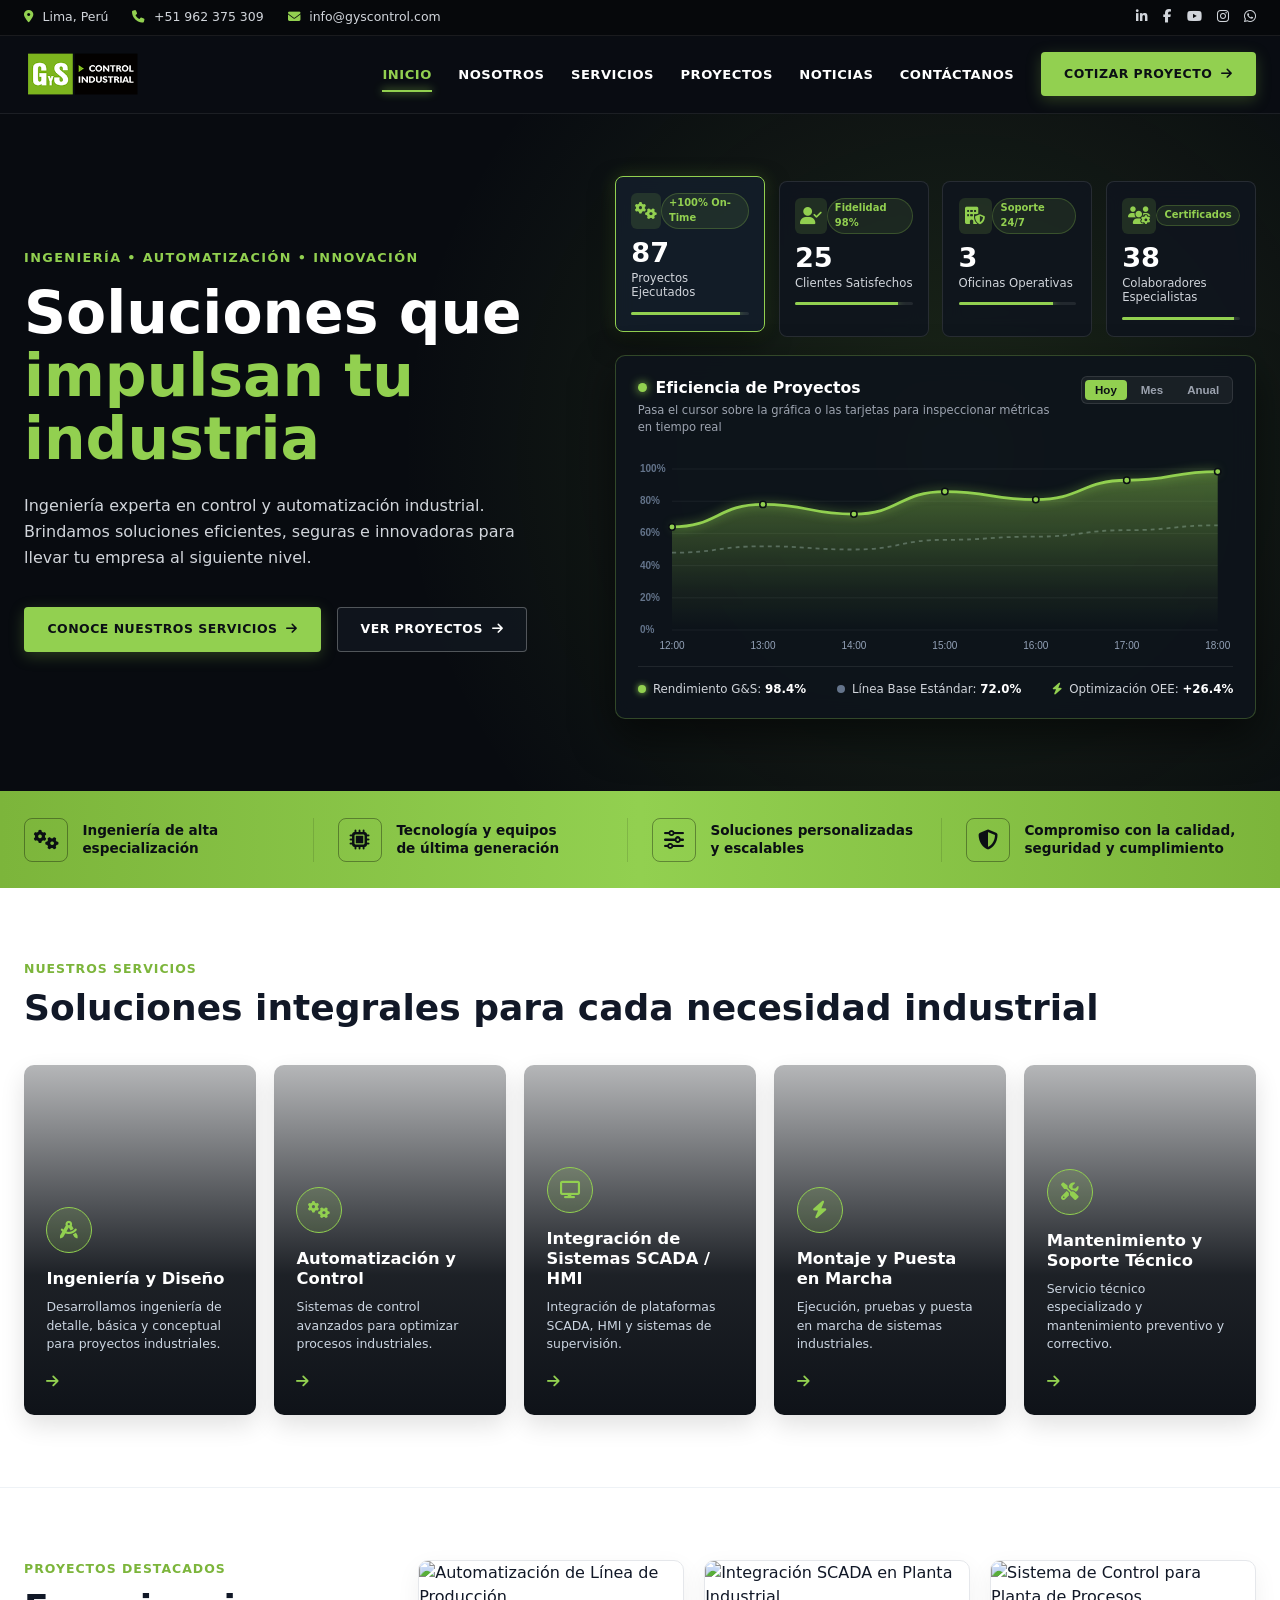
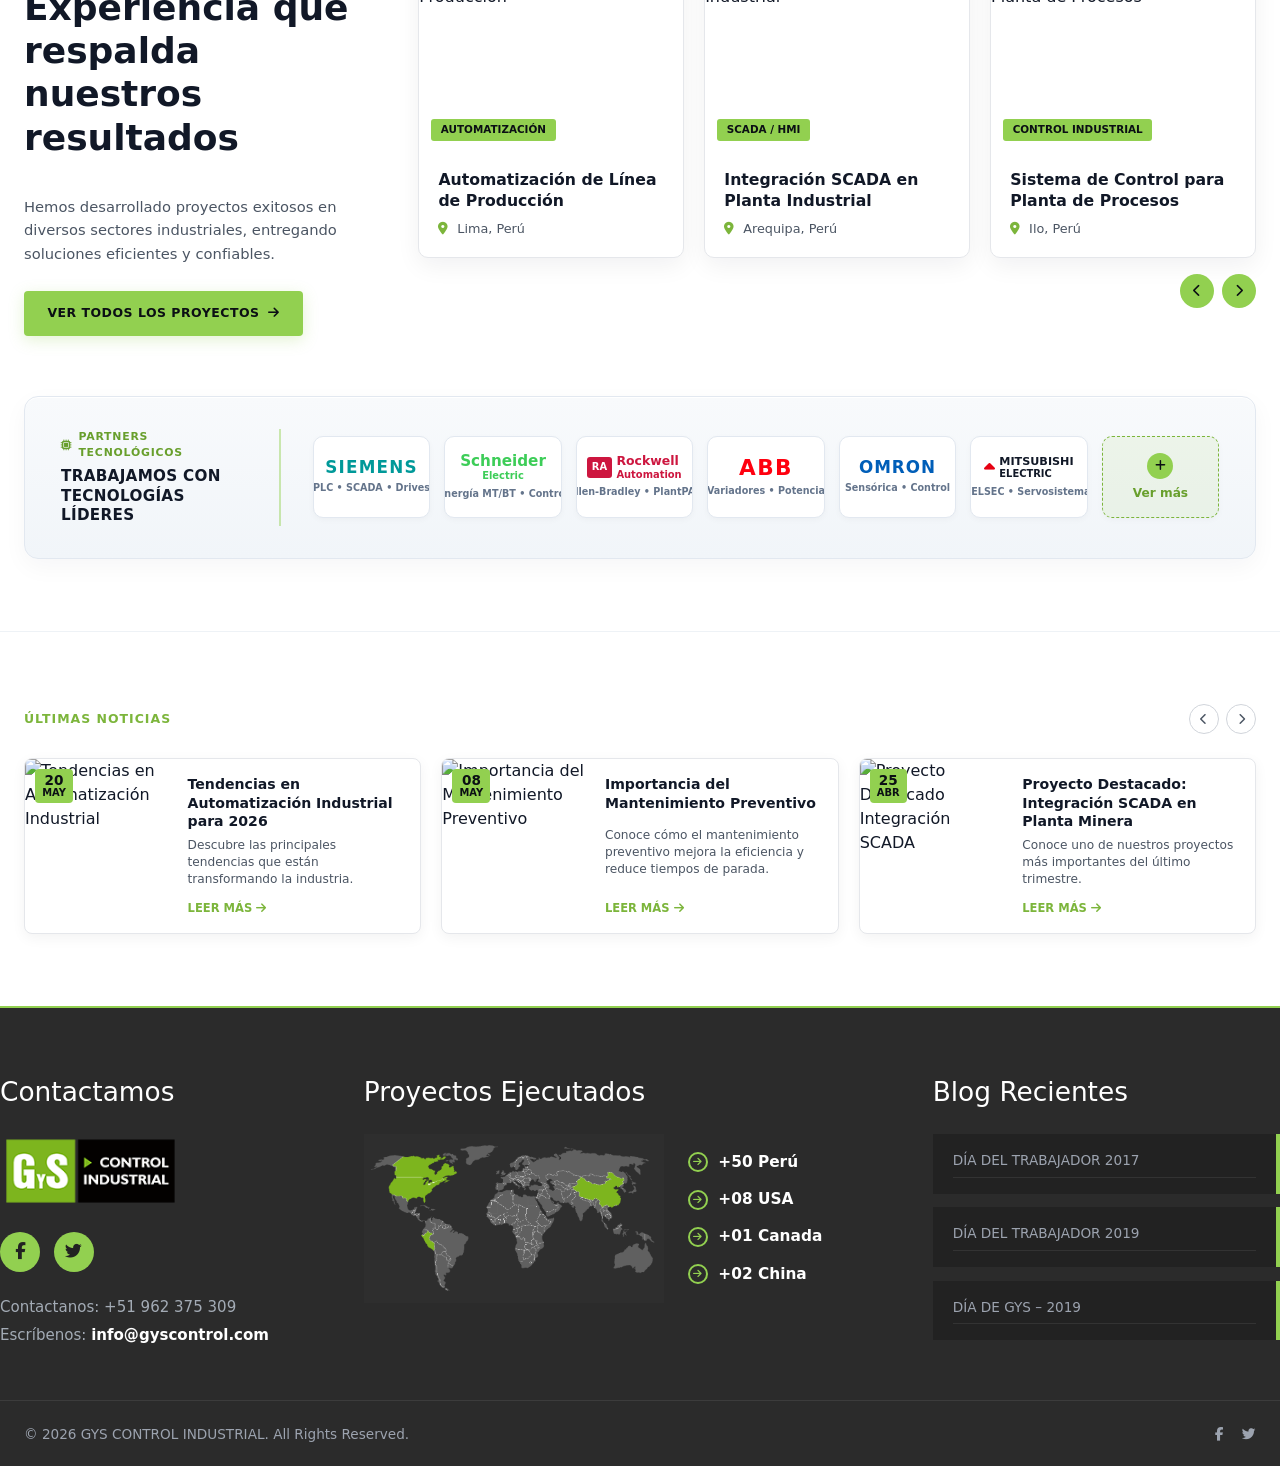
==== commit 4a3cfc72: "feat(ui): eliminar mapa vacio del hero, grafica interactiva, header global y marcas mejoradas" ====
--- a/index.html
+++ b/index.html
@@ -13,7 +13,7 @@
 </head>
 <body>
 
-  <!-- 1. TOP BAR SUPERIOR -->
+  <!-- 1. TOP BAR SUPERIOR (UNIFICADO EN TODAS LAS PÁGINAS) -->
   <div class="top-bar">
     <div class="container top-bar-inner">
       <div class="top-bar-info">
@@ -31,7 +31,7 @@
     </div>
   </div>
 
-  <!-- 2. HEADER PRINCIPAL -->
+  <!-- 2. HEADER PRINCIPAL (UNIFICADO EN TODAS LAS PÁGINAS) -->
   <header class="site-header">
     <div class="container header-inner">
       <a href="index.html" class="brand-link" aria-label="G&S Control Industrial Inicio">
@@ -53,7 +53,7 @@
   </header>
 
   <main>
-    <!-- 3. HERO PRINCIPAL CON MAPA DE OPERACIONES Y DASHBOARD -->
+    <!-- 3. HERO PRINCIPAL CON DASHBOARD INTERACTIVO (SIN EL MAPA VACÍO) -->
     <section class="hero-mockup">
       <div class="hero-bg-image"></div>
       <div class="hero-bg-overlay"></div>
@@ -75,101 +75,92 @@
           </div>
         </div>
 
-        <!-- Columna Derecha: Mapa Telemetría Perú + KPIs + Gráfica -->
+        <!-- Columna Derecha: 4 KPIs Interactivos + Gráfica Avanzada de Eficiencia -->
         <div class="hero-right">
-          <!-- Tarjeta Superior: Mapa Operativo Perú -->
-          <div class="peru-map-card">
-            <svg viewBox="0 0 500 210" class="peru-telemetry-svg" xmlns="http://www.w3.org/2000/svg">
-              <!-- Retícula técnica -->
-              <line x1="0" y1="50" x2="500" y2="50" stroke="rgba(255,255,255,0.05)" />
-              <line x1="0" y1="105" x2="500" y2="105" stroke="rgba(255,255,255,0.05)" />
-              <line x1="0" y1="160" x2="500" y2="160" stroke="rgba(255,255,255,0.05)" />
-              <line x1="120" y1="0" x2="120" y2="210" stroke="rgba(255,255,255,0.05)" />
-              <line x1="260" y1="0" x2="260" y2="210" stroke="rgba(255,255,255,0.05)" />
-              <line x1="400" y1="0" x2="400" y2="210" stroke="rgba(255,255,255,0.05)" />
-
-              <!-- Silueta Estilizada Costa/Andes Perú -->
-              <path d="M70,10 L195,10 L235,65 L295,120 L355,195 L255,205 L185,155 L125,95 L85,45 Z"
-                    fill="rgba(30, 41, 59, 0.75)" stroke="rgba(146, 208, 80, 0.3)" stroke-width="1.5" />
-
-              <!-- Líneas de conexión punteadas -->
-              <path d="M148,58 Q230,90 265,155" fill="none" stroke="#92D050" stroke-width="1.5" stroke-dasharray="4,4" />
-              <path d="M265,155 L302,175" fill="none" stroke="#92D050" stroke-width="1.5" stroke-dasharray="3,3" />
-              <path d="M148,58 Q290,75 415,82" fill="none" stroke="rgba(146,208,80,0.45)" stroke-width="1.2" stroke-dasharray="4,4" />
-
-              <!-- Nodo 1: Lima -->
-              <circle cx="148" cy="58" r="13" fill="rgba(146, 208, 80, 0.22)" />
-              <circle cx="148" cy="58" r="6" fill="#92D050" />
-              <circle cx="148" cy="58" r="2.5" fill="#ffffff" />
-
-              <!-- Nodo 2: Arequipa -->
-              <circle cx="265" cy="155" r="12" fill="rgba(146, 208, 80, 0.22)" />
-              <circle cx="265" cy="155" r="5.5" fill="#92D050" />
-              <circle cx="265" cy="155" r="2.5" fill="#ffffff" />
-
-              <!-- Nodo 3: Ilo -->
-              <circle cx="302" cy="175" r="12" fill="rgba(146, 208, 80, 0.22)" />
-              <circle cx="302" cy="175" r="5.5" fill="#92D050" />
-              <circle cx="302" cy="175" r="2.5" fill="#ffffff" />
-            </svg>
-
-            <!-- Etiquetas Flotantes del Mapa -->
-            <div class="map-tag map-tag--lima">
-              <strong>Lima (Lima)</strong>
-              <span>11:00 AM (Local)</span>
-            </div>
-            <div class="map-tag map-tag--arequipa">
-              <strong>Arequipa (Ilo)</strong>
-              <span>12:30 PM</span>
-            </div>
-            <div class="map-tag map-tag--ilo">
-              <strong>Ilo</strong>
-              <span>1:00</span>
-            </div>
-            <div class="map-counter-badge">0+15</div>
-          </div>
-
-          <!-- Fila Inferior del Dashboard: 4 KPIs + Gráfica de Eficiencia -->
-          <div class="hero-dashboard-bottom">
-            <div class="kpi-quad-grid">
-              <div class="kpi-box">
-                <div class="kpi-icon"><i class="fa-solid fa-gear"></i></div>
-                <div class="kpi-data">
-                  <strong>87</strong>
-                  <span>Proyectos<br>Ejecutados</span>
-                </div>
-              </div>
-              <div class="kpi-box">
+          <!-- Fila Superior: 4 Tarjetas KPI Interactivas al pasar el mouse -->
+          <div class="kpi-quad-grid">
+            <div class="kpi-box active" data-kpi-mode="proyectos">
+              <div class="kpi-top">
+                <div class="kpi-icon"><i class="fa-solid fa-gears"></i></div>
+                <span class="kpi-tag">+100% On-Time</span>
+              </div>
+              <div class="kpi-data">
+                <strong class="kpi-number" data-target="87">87</strong>
+                <span>Proyectos Ejecutados</span>
+              </div>
+              <div class="kpi-mini-bar"><span style="width: 92%"></span></div>
+            </div>
+
+            <div class="kpi-box" data-kpi-mode="clientes">
+              <div class="kpi-top">
                 <div class="kpi-icon"><i class="fa-solid fa-user-check"></i></div>
-                <div class="kpi-data">
-                  <strong>25</strong>
-                  <span>Clientes<br>Satisfechos</span>
-                </div>
-              </div>
-              <div class="kpi-box">
-                <div class="kpi-icon"><i class="fa-solid fa-building-circle-check"></i></div>
-                <div class="kpi-data">
-                  <strong>3</strong>
-                  <span>Oficinas<br>Operativas</span>
-                </div>
-              </div>
-              <div class="kpi-box">
+                <span class="kpi-tag">Fidelidad 98%</span>
+              </div>
+              <div class="kpi-data">
+                <strong class="kpi-number" data-target="25">25</strong>
+                <span>Clientes Satisfechos</span>
+              </div>
+              <div class="kpi-mini-bar"><span style="width: 88%"></span></div>
+            </div>
+
+            <div class="kpi-box" data-kpi-mode="oficinas">
+              <div class="kpi-top">
+                <div class="kpi-icon"><i class="fa-solid fa-building-shield"></i></div>
+                <span class="kpi-tag">Soporte 24/7</span>
+              </div>
+              <div class="kpi-data">
+                <strong class="kpi-number" data-target="3">3</strong>
+                <span>Oficinas Operativas</span>
+              </div>
+              <div class="kpi-mini-bar"><span style="width: 80%"></span></div>
+            </div>
+
+            <div class="kpi-box" data-kpi-mode="especialistas">
+              <div class="kpi-top">
                 <div class="kpi-icon"><i class="fa-solid fa-users-gear"></i></div>
-                <div class="kpi-data">
-                  <strong>38</strong>
-                  <span>Colaboradores<br>Especialistas</span>
-                </div>
-              </div>
-            </div>
-
-            <!-- Tarjeta de Gráfica de Onda -->
-            <div class="hero-chart-card">
-              <div class="hero-chart-head">
-                <span>Eficiencia de Proyectos</span>
-                <span class="chart-pill">Hoy <i class="fa-solid fa-chevron-down"></i></span>
-              </div>
-              <div class="hero-canvas-wrap">
-                <canvas id="efficiencyChart"></canvas>
+                <span class="kpi-tag">Certificados</span>
+              </div>
+              <div class="kpi-data">
+                <strong class="kpi-number" data-target="38">38</strong>
+                <span>Colaboradores Especialistas</span>
+              </div>
+              <div class="kpi-mini-bar"><span style="width: 95%"></span></div>
+            </div>
+          </div>
+
+          <!-- Tarjeta Principal Expandida: Gráfica Interactiva de Eficiencia de Proyectos -->
+          <div class="hero-chart-card">
+            <div class="hero-chart-head">
+              <div>
+                <div class="chart-title-row">
+                  <span class="live-pulse"></span>
+                  <h3 id="chartDynamicTitle">Eficiencia de Proyectos</h3>
+                </div>
+                <p id="chartDynamicSub" class="chart-subtitle">Pasa el cursor sobre la gráfica o las tarjetas para inspeccionar métricas en tiempo real</p>
+              </div>
+              <div class="chart-period-tabs">
+                <button type="button" class="period-btn active" data-period="hoy">Hoy</button>
+                <button type="button" class="period-btn" data-period="mes">Mes</button>
+                <button type="button" class="period-btn" data-period="anual">Anual</button>
+              </div>
+            </div>
+
+            <div class="hero-canvas-wrap">
+              <canvas id="efficiencyChart"></canvas>
+            </div>
+
+            <div class="chart-footer-metrics">
+              <div class="cfm-item">
+                <span class="cfm-dot cfm-dot--green"></span>
+                <span>Rendimiento G&amp;S: <strong id="metricPeak">98.4%</strong></span>
+              </div>
+              <div class="cfm-item">
+                <span class="cfm-dot cfm-dot--gray"></span>
+                <span>Línea Base Estándar: <strong>72.0%</strong></span>
+              </div>
+              <div class="cfm-item">
+                <i class="fa-solid fa-bolt" style="color: #92D050;"></i>
+                <span>Optimización OEE: <strong id="metricGain">+26.4%</strong></span>
               </div>
             </div>
           </div>
@@ -199,14 +190,13 @@
       </div>
     </section>
 
-    <!-- 5. NUESTROS SERVICIOS (5 TARJETAS VERTICALES OSCURAS) -->
+    <!-- 5. NUESTROS SERVICIOS (FONDO BLANCO) -->
     <section class="light-section">
       <div class="container">
         <p class="section-kicker">NUESTROS SERVICIOS</p>
         <h2 class="section-dark-title">Soluciones integrales para cada necesidad industrial</h2>
 
         <div class="services-5-grid">
-          <!-- Servicio 1 -->
           <article class="srv-card" style="background-image: url('https://images.unsplash.com/photo-1581092160607-ee22621dd758?auto=format&fit=crop&w=600&q=80');">
             <div class="srv-overlay"></div>
             <div class="srv-content">
@@ -217,7 +207,6 @@
             </div>
           </article>
 
-          <!-- Servicio 2 -->
           <article class="srv-card" style="background-image: url('https://images.unsplash.com/photo-1581092335397-9583fe92d232?auto=format&fit=crop&w=600&q=80');">
             <div class="srv-overlay"></div>
             <div class="srv-content">
@@ -228,7 +217,6 @@
             </div>
           </article>
 
-          <!-- Servicio 3 -->
           <article class="srv-card" style="background-image: url('https://images.unsplash.com/photo-1551288049-bebda4e38f71?auto=format&fit=crop&w=600&q=80');">
             <div class="srv-overlay"></div>
             <div class="srv-content">
@@ -239,7 +227,6 @@
             </div>
           </article>
 
-          <!-- Servicio 4 -->
           <article class="srv-card" style="background-image: url('https://images.unsplash.com/photo-1544724569-5f546fd6f2b5?auto=format&fit=crop&w=600&q=80');">
             <div class="srv-overlay"></div>
             <div class="srv-content">
@@ -250,7 +237,6 @@
             </div>
           </article>
 
-          <!-- Servicio 5 -->
           <article class="srv-card" style="background-image: url('https://images.unsplash.com/photo-1581092580497-e0d23cbdf1dc?auto=format&fit=crop&w=600&q=80');">
             <div class="srv-overlay"></div>
             <div class="srv-content">
@@ -264,11 +250,10 @@
       </div>
     </section>
 
-    <!-- 6. PROYECTOS DESTACADOS -->
-    <section class="light-section light-section--gray">
+    <!-- 6. PROYECTOS DESTACADOS + TECNOLOGÍAS LÍDERES (MISMO FONDO BLANCO) -->
+    <section class="light-section light-section--divider">
       <div class="container">
         <div class="featured-projects-layout">
-          <!-- Columna Izquierda Descriptiva -->
           <div class="fp-intro">
             <p class="section-kicker">PROYECTOS DESTACADOS</p>
             <h2 class="section-dark-title">Experiencia que respalda nuestros resultados</h2>
@@ -278,10 +263,8 @@
             <a href="proyectos.html" class="btn btn--green">VER TODOS LOS PROYECTOS <i class="fa-solid fa-arrow-right"></i></a>
           </div>
 
-          <!-- 3 Tarjetas de Proyectos -->
           <div class="fp-cards-wrap">
             <div class="fp-cards-grid">
-              <!-- Proyecto 1 -->
               <article class="fp-card">
                 <div class="fp-img-box">
                   <img src="https://images.unsplash.com/photo-1565514020179-026b92b84bb6?auto=format&fit=crop&w=600&q=80" alt="Automatización de Línea de Producción">
@@ -293,7 +276,6 @@
                 </div>
               </article>
 
-              <!-- Proyecto 2 -->
               <article class="fp-card">
                 <div class="fp-img-box">
                   <img src="https://images.unsplash.com/photo-1581091226825-a6a2a5aee158?auto=format&fit=crop&w=600&q=80" alt="Integración SCADA en Planta Industrial">
@@ -305,7 +287,6 @@
                 </div>
               </article>
 
-              <!-- Proyecto 3 -->
               <article class="fp-card">
                 <div class="fp-img-box">
                   <img src="https://images.unsplash.com/photo-1518709268805-4e9042af9f23?auto=format&fit=crop&w=600&q=80" alt="Sistema de Control para Planta de Procesos">
@@ -325,20 +306,52 @@
           </div>
         </div>
 
-        <!-- 7. BARRA DE MARCAS / TECNOLOGÍAS LÍDERES -->
-        <div class="brands-strip">
-          <div class="brands-label">
-            TRABAJAMOS CON<br>TECNOLOGÍAS LÍDERES
-          </div>
+        <!-- 7. BARRA MEJORADA DE TECNOLOGÍAS LÍDERES -->
+        <div class="brands-showcase">
+          <div class="brands-header-box">
+            <span class="brands-kicker"><i class="fa-solid fa-microchip"></i> PARTNERS TECNOLÓGICOS</span>
+            <h4>TRABAJAMOS CON<br>TECNOLOGÍAS LÍDERES</h4>
+          </div>
+
           <div class="brands-logos-grid">
-            <div class="brand-box"><span class="brand-siemens">SIEMENS</span></div>
-            <div class="brand-box"><span class="brand-schneider">Schneider<br><small>Electric</small></span></div>
-            <div class="brand-box"><span class="brand-rockwell">Rockwell<br><small>Automation</small></span></div>
-            <div class="brand-box"><span class="brand-abb">ABB</span></div>
-            <div class="brand-box"><span class="brand-omron">OMRON</span></div>
-            <div class="brand-box"><span class="brand-mitsubishi">MITSUBISHI<br><small>ELECTRIC</small></span></div>
-            <a href="servicios.html" class="brand-box brand-box--more">
-              <strong>+</strong>
+            <div class="brand-card" title="Siemens Automation & Drives">
+              <span class="brand-logo brand-siemens">SIEMENS</span>
+              <small class="brand-tech-tag">PLC • SCADA • Drives</small>
+            </div>
+
+            <div class="brand-card" title="Schneider Electric">
+              <span class="brand-logo brand-schneider">Schneider<span class="brand-sub">Electric</span></span>
+              <small class="brand-tech-tag">Energía MT/BT • Control</small>
+            </div>
+
+            <div class="brand-card" title="Rockwell Automation / Allen-Bradley">
+              <div class="brand-rockwell-wrap">
+                <span class="ra-badge">RA</span>
+                <span class="brand-logo brand-rockwell">Rockwell<span class="brand-sub">Automation</span></span>
+              </div>
+              <small class="brand-tech-tag">Allen-Bradley • PlantPAx</small>
+            </div>
+
+            <div class="brand-card" title="ABB Industrial Technology">
+              <span class="brand-logo brand-abb">ABB</span>
+              <small class="brand-tech-tag">Variadores • Potencia</small>
+            </div>
+
+            <div class="brand-card" title="Omron Industrial Automation">
+              <span class="brand-logo brand-omron">OMRON</span>
+              <small class="brand-tech-tag">Sensórica • Control</small>
+            </div>
+
+            <div class="brand-card" title="Mitsubishi Electric">
+              <div class="brand-mitsubishi-wrap">
+                <i class="fa-solid fa-caret-up mit-icon"></i>
+                <span class="brand-logo brand-mitsubishi">MITSUBISHI<span class="brand-sub">ELECTRIC</span></span>
+              </div>
+              <small class="brand-tech-tag">MELSEC • Servosistemas</small>
+            </div>
+
+            <a href="servicios.html" class="brand-card brand-card--more">
+              <div class="more-plus-circle"><i class="fa-solid fa-plus"></i></div>
               <span>Ver más</span>
             </a>
           </div>
@@ -347,7 +360,7 @@
     </section>
 
     <!-- 8. ÚLTIMAS NOTICIAS -->
-    <section class="light-section">
+    <section class="light-section light-section--divider">
       <div class="container">
         <div class="news-header-row">
           <p class="section-kicker" style="margin-bottom: 0;">ÚLTIMAS NOTICIAS</p>
@@ -358,20 +371,18 @@
         </div>
 
         <div class="news-3-grid">
-          <!-- Noticia 1 -->
           <article class="news-h-card">
             <div class="news-h-img">
               <img src="https://images.unsplash.com/photo-1581091226825-a6a2a5aee158?auto=format&fit=crop&w=500&q=80" alt="Tendencias en Automatización Industrial">
               <span class="news-date-badge"><strong>20</strong>MAY</span>
             </div>
             <div class="news-h-body">
-              <h3>Tendencias en Automatización Industrial para 2024</h3>
+              <h3>Tendencias en Automatización Industrial para 2026</h3>
               <p>Descubre las principales tendencias que están transformando la industria.</p>
               <a href="noticias.html" class="news-read-more">LEER MÁS <i class="fa-solid fa-arrow-right"></i></a>
             </div>
           </article>
 
-          <!-- Noticia 2 -->
           <article class="news-h-card">
             <div class="news-h-img">
               <img src="https://images.unsplash.com/photo-1581092160607-ee22621dd758?auto=format&fit=crop&w=500&q=80" alt="Importancia del Mantenimiento Preventivo">
@@ -384,7 +395,6 @@
             </div>
           </article>
 
-          <!-- Noticia 3 -->
           <article class="news-h-card">
             <div class="news-h-img">
               <img src="https://images.unsplash.com/photo-1504328345606-18bbc8c9d7d1?auto=format&fit=crop&w=500&q=80" alt="Proyecto Destacado Integración SCADA">
@@ -401,14 +411,11 @@
     </section>
   </main>
 
-  <!-- ========================================================================
-       9. FOOTER CORPORATIVO (CONSERVADO DE LA CAPTURA OFICIAL CON mapa_gys.png)
-       ======================================================================== -->
+  <!-- 9. FOOTER CORPORATIVO OFICIAL (CON mapa_gys.png) -->
   <footer class="site-footer">
     <div class="container footer-main">
       <div class="footer-corp-grid">
 
-        <!-- COLUMNA 1: CONTACTAMOS -->
         <div>
           <h3 class="footer-heading">Contactamos</h3>
           <div class="footer-logo-box">
@@ -428,7 +435,6 @@
           </div>
         </div>
 
-        <!-- COLUMNA 2: PROYECTOS EJECUTADOS (CON IMAGEN OFICIAL mapa_gys.png) -->
         <div>
           <h3 class="footer-heading">Proyectos Ejecutados</h3>
           <div class="projects-world-box">
@@ -457,7 +463,6 @@
           </div>
         </div>
 
-        <!-- COLUMNA 3: BLOG RECIENTES -->
         <div>
           <h3 class="footer-heading">Blog Recientes</h3>
           <div class="recent-blog-list">
--- a/assets/css/main.css
+++ b/assets/css/main.css
@@ -1,17 +1,17 @@
 /* ==========================================================================
-   G&S CONTROL INDUSTRIAL SAC - ESTILOS OFICIALES SEGÚN MAQUETA CORPORATIVA
+   G&S CONTROL INDUSTRIAL SAC - ESTILOS CORPORATIVOS Y DASHBOARD INTERACTIVO
    ========================================================================== */
 
 :root {
   --gys-green-primary: #92D050;
   --gys-green-secondary: #7cb53b;
   --gys-green-dark: #689f2c;
+  --gys-green-glow: rgba(146, 208, 80, 0.35);
 
   --bg-deep: #0b0f14;
   --bg-header: #0a0d12;
   --bg-card-dark: #121820;
   --bg-light: #ffffff;
-  --bg-light-gray: #f3f5f8;
   --bg-footer: #2b2b2b;
   --bg-footer-card: #222222;
 
@@ -22,12 +22,12 @@
   --text-dark-muted: #4b5563;
 
   --border-dark: rgba(255, 255, 255, 0.1);
-  --border-green: rgba(146, 208, 80, 0.35);
+  --border-green: rgba(146, 208, 80, 0.4);
 
   --font-main: 'Inter', system-ui, -apple-system, BlinkMacSystemFont, 'Segoe UI', Roboto, sans-serif;
   --max-width: 1280px;
   --header-height: 78px;
-  --transition-fast: 0.22s ease;
+  --transition-fast: 0.25s cubic-bezier(0.16, 1, 0.3, 1);
 }
 
 *, *::before, *::after {
@@ -57,6 +57,35 @@
 ul { list-style: none; }
 img, svg, video { max-width: 100%; height: auto; display: block; }
 
+/* Compatibilidad con iconos Font Awesome ::before en páginas internas */
+[data-icon]::before {
+  font-family: "Font Awesome 6 Free";
+  font-weight: 900;
+  display: inline-block;
+  font-style: normal;
+  color: var(--gys-green-primary);
+  margin-right: 0.5rem;
+}
+[data-icon="bolt"]::before { content: "\f0e7"; }
+[data-icon="gears"]::before { content: "\f085"; }
+[data-icon="microchip"]::before { content: "\f2db"; }
+[data-icon="gauge"]::before { content: "\f624"; }
+[data-icon="shield"]::before { content: "\f3ed"; }
+[data-icon="chart"]::before { content: "\f080"; }
+[data-icon="industry"]::before { content: "\f275"; }
+[data-icon="check"]::before { content: "\f00c"; }
+[data-icon="phone"]::before { content: "\f095"; }
+[data-icon="envelope"]::before { content: "\f0e0"; }
+[data-icon="location"]::before { content: "\f3c5"; }
+[data-icon="arrow-right"]::before { content: "\f061"; margin-right: 0; margin-left: 0.5rem; }
+[data-icon="certificate"]::before { content: "\f0a3"; }
+[data-icon="users"]::before { content: "\f0c0"; }
+[data-icon="clock"]::before { content: "\f017"; }
+[data-icon="wrench"]::before { content: "\f0ad"; }
+[data-icon="newspaper"]::before { content: "\f1ea"; }
+[data-icon="filter"]::before { content: "\f0b0"; }
+[data-icon="lock"]::before { content: "\f023"; }
+
 .container {
   width: 100%;
   max-width: var(--max-width);
@@ -65,11 +94,11 @@
 }
 
 /* ==========================================================================
-   1. TOP BAR & HEADER
+   1. TOP BAR & HEADER UNIFICADO
    ========================================================================== */
 .top-bar {
   background-color: #06080b;
-  border-bottom: 1px solid rgba(255, 255, 255, 0.07);
+  border-bottom: 1px solid rgba(255, 255, 255, 0.08);
   font-size: 0.78rem;
   color: var(--text-light);
   padding: 0.45rem 0;
@@ -92,18 +121,23 @@
   margin-right: 0.35rem;
 }
 
+.top-bar-info a:hover {
+  color: var(--gys-green-primary);
+}
+
 .top-bar-socials {
   display: flex;
-  gap: 0.9rem;
+  gap: 0.95rem;
 }
 
 .top-bar-socials a {
   color: var(--text-light);
-  font-size: 0.82rem;
+  font-size: 0.84rem;
 }
 
 .top-bar-socials a:hover {
   color: var(--gys-green-primary);
+  transform: translateY(-1px);
 }
 
 .site-header {
@@ -111,7 +145,8 @@
   top: 0;
   z-index: 1000;
   height: var(--header-height);
-  background-color: var(--bg-header);
+  background-color: rgba(10, 13, 18, 0.95);
+  backdrop-filter: blur(12px);
   border-bottom: 1px solid rgba(255, 255, 255, 0.08);
 }
 
@@ -135,7 +170,7 @@
 
 .nav-link {
   font-size: 0.82rem;
-  font-weight: 600;
+  font-weight: 700;
   color: var(--text-white);
   letter-spacing: 0.5px;
   padding: 0.4rem 0;
@@ -156,6 +191,7 @@
   width: 100%;
   height: 2px;
   background-color: var(--gys-green-primary);
+  box-shadow: 0 0 8px var(--gys-green-primary);
 }
 
 .nav-toggle {
@@ -169,12 +205,12 @@
   cursor: pointer;
 }
 
-/* Botones Globales */
+/* Botones */
 .btn {
   display: inline-flex;
   align-items: center;
   gap: 0.55rem;
-  padding: 0.72rem 1.35rem;
+  padding: 0.75rem 1.4rem;
   font-size: 0.78rem;
   font-weight: 800;
   text-transform: uppercase;
@@ -189,12 +225,14 @@
 .btn--primary {
   background-color: var(--gys-green-primary);
   color: #0b0f14;
+  box-shadow: 0 4px 15px rgba(146, 208, 80, 0.25);
 }
 
 .btn--green:hover,
 .btn--primary:hover {
   background-color: #a3df60;
   transform: translateY(-2px);
+  box-shadow: 0 6px 22px rgba(146, 208, 80, 0.45);
 }
 
 .btn--dark-outline,
@@ -208,14 +246,15 @@
 .btn--outline:hover {
   border-color: var(--gys-green-primary);
   color: var(--gys-green-primary);
+  background-color: rgba(146, 208, 80, 0.08);
 }
 
 /* ==========================================================================
-   2. HERO PRINCIPAL CON MAPA DE TELEMETRÍA Y DASHBOARD
+   2. HERO PRINCIPAL CON DASHBOARD INTERACTIVO BALANCEADO
    ========================================================================== */
 .hero-mockup {
   position: relative;
-  padding: 3.5rem 0 4rem;
+  padding: 4.2rem 0 4.5rem;
   background-color: #080b10;
   overflow: hidden;
 }
@@ -226,38 +265,40 @@
   background-image: url('https://images.unsplash.com/photo-1581092160607-ee22621dd758?auto=format&fit=crop&w=1920&q=80');
   background-size: cover;
   background-position: center;
-  opacity: 0.28;
+  opacity: 0.26;
 }
 
 .hero-bg-overlay {
   position: absolute;
   inset: 0;
-  background: linear-gradient(90deg, rgba(8, 11, 16, 0.95) 0%, rgba(8, 11, 16, 0.72) 50%, rgba(8, 11, 16, 0.9) 100%);
+  background:
+    radial-gradient(circle at 75% 50%, rgba(146, 208, 80, 0.14), transparent 55%),
+    linear-gradient(90deg, rgba(8, 11, 16, 0.96) 0%, rgba(8, 11, 16, 0.8) 50%, rgba(8, 11, 16, 0.92) 100%);
 }
 
 .hero-layout {
   position: relative;
   z-index: 2;
   display: grid;
-  grid-template-columns: 1fr 1.15fr;
-  gap: 2.5rem;
+  grid-template-columns: 1fr 1.18fr;
+  gap: 3rem;
   align-items: center;
 }
 
 .hero-kicker {
   color: var(--gys-green-primary);
-  font-size: 0.78rem;
-  font-weight: 700;
-  letter-spacing: 1.2px;
-  margin-bottom: 0.85rem;
+  font-size: 0.8rem;
+  font-weight: 800;
+  letter-spacing: 1.4px;
+  margin-bottom: 0.9rem;
 }
 
 .hero-main-title {
-  font-size: clamp(2.3rem, 3.6vw + 1rem, 3.5rem);
+  font-size: clamp(2.4rem, 3.8vw + 1rem, 3.65rem);
   font-weight: 800;
   color: var(--text-white);
-  line-height: 1.1;
-  margin-bottom: 1.25rem;
+  line-height: 1.08;
+  margin-bottom: 1.35rem;
 }
 
 .hero-main-title span {
@@ -266,10 +307,10 @@
 
 .hero-lead {
   color: var(--text-light);
-  font-size: 0.98rem;
+  font-size: 1rem;
   max-width: 520px;
-  margin-bottom: 2rem;
-  line-height: 1.6;
+  margin-bottom: 2.2rem;
+  line-height: 1.65;
 }
 
 .hero-btns {
@@ -278,147 +319,240 @@
   gap: 1rem;
 }
 
-/* Panel Derecho Hero */
+/* Columna Derecha Interactiva (KPIs + Gráfica Expandida) */
 .hero-right {
   display: flex;
   flex-direction: column;
-  gap: 0.9rem;
-}
-
-.peru-map-card {
-  position: relative;
-  background: rgba(14, 19, 26, 0.88);
-  border: 1px solid rgba(255, 255, 255, 0.12);
-  border-radius: 8px;
-  height: 215px;
-  overflow: hidden;
-  backdrop-filter: blur(10px);
-}
-
-.peru-telemetry-svg {
-  width: 100%;
-  height: 100%;
-  object-fit: cover;
-}
-
-.map-tag {
-  position: absolute;
-  background: rgba(10, 14, 20, 0.9);
-  border: 1px solid rgba(255, 255, 255, 0.15);
-  border-radius: 4px;
-  padding: 0.25rem 0.55rem;
-  font-size: 0.68rem;
-  line-height: 1.25;
-}
-
-.map-tag strong {
-  display: block;
-  color: var(--text-white);
-}
-
-.map-tag span {
-  color: var(--text-muted);
-}
-
-.map-tag--lima { top: 28px; left: 168px; }
-.map-tag--arequipa { bottom: 32px; left: 155px; }
-.map-tag--ilo { bottom: 16px; left: 320px; }
-
-.map-counter-badge {
-  position: absolute;
-  top: 52px;
-  right: 24px;
-  background: rgba(15, 20, 28, 0.92);
-  border: 1px solid rgba(255, 255, 255, 0.2);
-  color: var(--text-white);
-  font-size: 1.25rem;
-  font-weight: 700;
-  padding: 0.35rem 0.9rem;
-  border-radius: 6px;
-}
-
-/* Sub-grid inferior: 4 KPIs + Gráfica */
-.hero-dashboard-bottom {
-  display: grid;
-  grid-template-columns: 1fr 1.15fr;
-  gap: 0.9rem;
+  gap: 1.1rem;
 }
 
 .kpi-quad-grid {
   display: grid;
-  grid-template-columns: 1fr 1fr;
-  gap: 0.75rem;
+  grid-template-columns: repeat(4, 1fr);
+  gap: 0.85rem;
 }
 
 .kpi-box {
-  background: rgba(14, 19, 26, 0.9);
+  background: rgba(15, 21, 30, 0.88);
+  border: 1px solid rgba(255, 255, 255, 0.1);
+  border-radius: 8px;
+  padding: 1rem 0.95rem;
+  cursor: pointer;
+  position: relative;
+  overflow: hidden;
+  transition: all 0.28s ease;
+  backdrop-filter: blur(10px);
+}
+
+.kpi-box:hover,
+.kpi-box.active {
+  transform: translateY(-5px);
+  border-color: var(--gys-green-primary);
+  background: rgba(20, 29, 41, 0.95);
+  box-shadow: 0 10px 25px rgba(0, 0, 0, 0.5), 0 0 18px rgba(146, 208, 80, 0.22);
+}
+
+.kpi-top {
+  display: flex;
+  justify-content: space-between;
+  align-items: center;
+  margin-bottom: 0.65rem;
+}
+
+.kpi-icon {
+  width: 36px;
+  height: 36px;
+  border-radius: 6px;
+  background: rgba(146, 208, 80, 0.14);
+  color: var(--gys-green-primary);
+  display: flex;
+  align-items: center;
+  justify-content: center;
+  font-size: 1.1rem;
+  transition: transform 0.28s ease;
+}
+
+.kpi-box:hover .kpi-icon {
+  transform: scale(1.12) rotate(6deg);
+  background: var(--gys-green-primary);
+  color: #0b0f14;
+}
+
+.kpi-tag {
+  font-size: 0.62rem;
+  font-weight: 700;
+  color: var(--gys-green-primary);
+  background: rgba(146, 208, 80, 0.1);
+  border: 1px solid rgba(146, 208, 80, 0.25);
+  padding: 0.12rem 0.45rem;
+  border-radius: 20px;
+}
+
+.kpi-data strong {
+  display: block;
+  font-size: 1.7rem;
+  font-weight: 800;
+  color: var(--text-white);
+  line-height: 1.05;
+  margin-bottom: 0.2rem;
+}
+
+.kpi-data span {
+  display: block;
+  font-size: 0.73rem;
+  color: var(--text-light);
+  line-height: 1.25;
+}
+
+.kpi-mini-bar {
+  width: 100%;
+  height: 3px;
+  background: rgba(255, 255, 255, 0.08);
+  border-radius: 2px;
+  margin-top: 0.75rem;
+  overflow: hidden;
+}
+
+.kpi-mini-bar span {
+  display: block;
+  height: 100%;
+  background: var(--gys-green-primary);
+  box-shadow: 0 0 8px var(--gys-green-primary);
+  transition: width 0.4s ease;
+}
+
+/* Tarjeta Principal de la Gráfica de Eficiencia */
+.hero-chart-card {
+  background: rgba(14, 20, 28, 0.92);
+  border: 1px solid rgba(146, 208, 80, 0.28);
+  border-radius: 10px;
+  padding: 1.25rem 1.35rem;
+  box-shadow: 0 18px 40px rgba(0, 0, 0, 0.55);
+  backdrop-filter: blur(12px);
+  transition: border-color 0.3s ease;
+}
+
+.hero-chart-card:hover {
+  border-color: var(--gys-green-primary);
+}
+
+.hero-chart-head {
+  display: flex;
+  justify-content: space-between;
+  align-items: flex-start;
+  gap: 1rem;
+  margin-bottom: 0.9rem;
+}
+
+.chart-title-row {
+  display: flex;
+  align-items: center;
+  gap: 0.55rem;
+}
+
+.live-pulse {
+  width: 9px;
+  height: 9px;
+  border-radius: 50%;
+  background-color: var(--gys-green-primary);
+  box-shadow: 0 0 10px var(--gys-green-primary);
+  animation: pulseDot 1.8s infinite ease-in-out;
+}
+
+@keyframes pulseDot {
+  0%, 100% { transform: scale(1); opacity: 1; }
+  50% { transform: scale(1.35); opacity: 0.55; }
+}
+
+.hero-chart-head h3 {
+  font-size: 0.98rem;
+  font-weight: 800;
+  color: var(--text-white);
+}
+
+.chart-subtitle {
+  font-size: 0.72rem;
+  color: var(--text-muted);
+  margin-top: 0.15rem;
+}
+
+.chart-period-tabs {
+  display: flex;
+  background: rgba(255, 255, 255, 0.05);
   border: 1px solid rgba(255, 255, 255, 0.1);
   border-radius: 6px;
-  padding: 0.85rem;
-  display: flex;
-  align-items: center;
-  gap: 0.75rem;
-}
-
-.kpi-icon {
-  font-size: 1.45rem;
-  color: var(--gys-green-primary);
-}
-
-.kpi-data strong {
-  display: block;
-  font-size: 1.45rem;
-  font-weight: 800;
+  padding: 0.18rem;
+  gap: 0.2rem;
+}
+
+.period-btn {
+  background: transparent;
+  border: none;
+  color: var(--text-muted);
+  font-size: 0.72rem;
+  font-weight: 700;
+  padding: 0.28rem 0.65rem;
+  border-radius: 4px;
+  cursor: pointer;
+  transition: all 0.2s ease;
+}
+
+.period-btn:hover {
   color: var(--text-white);
-  line-height: 1;
-  margin-bottom: 0.2rem;
-}
-
-.kpi-data span {
-  display: block;
-  font-size: 0.68rem;
-  color: var(--text-muted);
-  line-height: 1.2;
-}
-
-.hero-chart-card {
-  background: rgba(14, 19, 26, 0.9);
-  border: 1px solid rgba(255, 255, 255, 0.1);
-  border-radius: 6px;
-  padding: 0.85rem 1rem;
-  display: flex;
-  flex-direction: column;
-  justify-content: space-between;
-}
-
-.hero-chart-head {
-  display: flex;
-  justify-content: space-between;
-  align-items: center;
-  font-size: 0.78rem;
-  font-weight: 600;
-  color: var(--text-white);
-  margin-bottom: 0.4rem;
-}
-
-.chart-pill {
-  background: rgba(255, 255, 255, 0.06);
-  border: 1px solid rgba(255, 255, 255, 0.12);
-  padding: 0.15rem 0.5rem;
-  border-radius: 4px;
-  font-size: 0.68rem;
-  color: var(--text-light);
+}
+
+.period-btn.active {
+  background: var(--gys-green-primary);
+  color: #0b0f14;
 }
 
 .hero-canvas-wrap {
   width: 100%;
-  height: 118px;
+  height: 205px;
   position: relative;
+  cursor: crosshair;
 }
 
 #efficiencyChart {
   width: 100%;
   height: 100%;
+}
+
+.chart-footer-metrics {
+  display: flex;
+  justify-content: space-between;
+  flex-wrap: wrap;
+  gap: 0.75rem;
+  padding-top: 0.85rem;
+  margin-top: 0.65rem;
+  border-top: 1px solid rgba(255, 255, 255, 0.08);
+  font-size: 0.74rem;
+  color: var(--text-light);
+}
+
+.cfm-item {
+  display: flex;
+  align-items: center;
+  gap: 0.45rem;
+}
+
+.cfm-item strong {
+  color: var(--text-white);
+}
+
+.cfm-dot {
+  width: 8px;
+  height: 8px;
+  border-radius: 50%;
+}
+
+.cfm-dot--green {
+  background-color: var(--gys-green-primary);
+  box-shadow: 0 0 6px var(--gys-green-primary);
+}
+
+.cfm-dot--gray {
+  background-color: #64748b;
 }
 
 /* ==========================================================================
@@ -467,7 +601,7 @@
 }
 
 /* ==========================================================================
-   4. SECCIONES CLARAS: NUESTROS SERVICIOS (5 TARJETAS VERTICALES)
+   4. SECCIONES BLANCAS: NUESTROS SERVICIOS Y PROYECTOS DESTACADOS
    ========================================================================== */
 .light-section {
   background-color: var(--bg-light);
@@ -475,8 +609,8 @@
   padding: 4.5rem 0;
 }
 
-.light-section--gray {
-  background-color: var(--bg-light-gray);
+.light-section--divider {
+  border-top: 1px solid #eef2f6;
 }
 
 .section-kicker {
@@ -512,17 +646,18 @@
   display: flex;
   align-items: flex-end;
   box-shadow: 0 10px 24px rgba(0, 0, 0, 0.12);
-  transition: transform 0.3s ease;
+  transition: transform 0.3s ease, box-shadow 0.3s ease;
 }
 
 .srv-card:hover {
   transform: translateY(-6px);
+  box-shadow: 0 16px 32px rgba(0, 0, 0, 0.22);
 }
 
 .srv-overlay {
   position: absolute;
   inset: 0;
-  background: linear-gradient(180deg, rgba(10, 14, 20, 0.35) 0%, rgba(10, 14, 20, 0.92) 60%, rgba(10, 14, 20, 0.98) 100%);
+  background: linear-gradient(180deg, rgba(10, 14, 20, 0.3) 0%, rgba(10, 14, 20, 0.92) 60%, rgba(10, 14, 20, 0.98) 100%);
 }
 
 .srv-content {
@@ -545,6 +680,12 @@
   justify-content: center;
   font-size: 1.1rem;
   margin-bottom: 1rem;
+  transition: all 0.25s ease;
+}
+
+.srv-card:hover .srv-circle-icon {
+  background: var(--gys-green-primary);
+  color: #0b0f14;
 }
 
 .srv-content h3 {
@@ -567,18 +708,18 @@
 }
 
 /* ==========================================================================
-   5. PROYECTOS DESTACADOS + TECNOLOGÍAS LÍDERES
+   5. PROYECTOS DESTACADOS (EN FONDO BLANCO)
    ========================================================================== */
 .featured-projects-layout {
   display: grid;
   grid-template-columns: 0.9fr 2.1fr;
-  gap: 2rem;
+  gap: 2.2rem;
   align-items: start;
-  margin-bottom: 3.5rem;
+  margin-bottom: 3.75rem;
 }
 
 .fp-desc {
-  font-size: 0.9rem;
+  font-size: 0.92rem;
   color: var(--text-dark-muted);
   margin-bottom: 1.6rem;
   line-height: 1.6;
@@ -592,25 +733,34 @@
 
 .fp-card {
   background: var(--bg-light);
+  border: 1px solid #e5e7eb;
   border-radius: 10px;
   overflow: hidden;
-  box-shadow: 0 6px 20px rgba(0, 0, 0, 0.06);
-  transition: transform 0.25s ease;
+  box-shadow: 0 8px 24px rgba(15, 23, 42, 0.06);
+  transition: all 0.28s ease;
 }
 
 .fp-card:hover {
-  transform: translateY(-5px);
+  transform: translateY(-6px);
+  border-color: var(--gys-green-primary);
+  box-shadow: 0 14px 30px rgba(15, 23, 42, 0.12);
 }
 
 .fp-img-box {
   position: relative;
-  height: 185px;
+  height: 190px;
+  overflow: hidden;
 }
 
 .fp-img-box img {
   width: 100%;
   height: 100%;
   object-fit: cover;
+  transition: transform 0.4s ease;
+}
+
+.fp-card:hover .fp-img-box img {
+  transform: scale(1.06);
 }
 
 .fp-badge {
@@ -627,11 +777,11 @@
 }
 
 .fp-body {
-  padding: 1.15rem;
+  padding: 1.2rem;
 }
 
 .fp-body h3 {
-  font-size: 0.96rem;
+  font-size: 0.98rem;
   font-weight: 700;
   color: var(--text-dark);
   margin-bottom: 0.5rem;
@@ -639,7 +789,7 @@
 }
 
 .fp-loc {
-  font-size: 0.78rem;
+  font-size: 0.8rem;
   color: var(--text-dark-muted);
 }
 
@@ -667,64 +817,212 @@
   align-items: center;
   justify-content: center;
   font-size: 0.8rem;
-}
-
-/* Barra de Marcas */
-.brands-strip {
-  border-top: 1px solid #e2e8f0;
-  padding-top: 2.25rem;
+  transition: transform 0.2s ease;
+}
+
+.slider-circle-btn:hover {
+  transform: scale(1.08);
+}
+
+/* ==========================================================================
+   6. SECCIÓN MEJORADA: TRABAJAMOS CON TECNOLOGÍAS LÍDERES
+   ========================================================================== */
+.brands-showcase {
+  background: linear-gradient(180deg, #f8fafc 0%, #f1f5f9 100%);
+  border: 1px solid #e2e8f0;
+  border-radius: 14px;
+  padding: 2rem 2.25rem;
   display: grid;
-  grid-template-columns: 180px 1fr;
-  gap: 1.5rem;
-  align-items: center;
-}
-
-.brands-label {
-  font-size: 0.78rem;
+  grid-template-columns: 220px 1fr;
+  gap: 2rem;
+  align-items: center;
+  box-shadow: inset 0 1px 0 #ffffff, 0 8px 24px rgba(15, 23, 42, 0.04);
+}
+
+.brands-header-box {
+  border-right: 2px solid rgba(146, 208, 80, 0.45);
+  padding-right: 1.5rem;
+}
+
+.brands-kicker {
+  display: inline-flex;
+  align-items: center;
+  gap: 0.35rem;
+  font-size: 0.68rem;
   font-weight: 800;
-  color: var(--text-dark-muted);
-  line-height: 1.35;
+  color: var(--gys-green-dark);
+  letter-spacing: 0.8px;
+  margin-bottom: 0.35rem;
+}
+
+.brands-header-box h4 {
+  font-size: 0.95rem;
+  font-weight: 800;
+  color: var(--text-dark);
+  line-height: 1.3;
+  letter-spacing: 0.3px;
 }
 
 .brands-logos-grid {
   display: grid;
   grid-template-columns: repeat(7, 1fr);
-  gap: 0.85rem;
-}
-
-.brand-box {
-  background: var(--bg-light);
-  border: 1px solid #e5e7eb;
-  border-radius: 6px;
-  height: 60px;
-  display: flex;
+  gap: 0.9rem;
+}
+
+.brand-card {
+  background: #ffffff;
+  border: 1px solid #e2e8f0;
+  border-radius: 10px;
+  height: 82px;
+  padding: 0.65rem 0.5rem;
+  display: flex;
+  flex-direction: column;
   align-items: center;
   justify-content: center;
   text-align: center;
-  padding: 0.5rem;
+  position: relative;
+  overflow: hidden;
+  transition: all 0.28s ease;
+  box-shadow: 0 2px 6px rgba(15, 23, 42, 0.03);
+}
+
+.brand-card::after {
+  content: "";
+  position: absolute;
+  bottom: 0;
+  left: 0;
+  width: 100%;
+  height: 3px;
+  background: var(--gys-green-primary);
+  transform: scaleX(0);
+  transition: transform 0.28s ease;
+}
+
+.brand-card:hover {
+  transform: translateY(-4px);
+  border-color: var(--gys-green-primary);
+  box-shadow: 0 12px 24px rgba(15, 23, 42, 0.09);
+}
+
+.brand-card:hover::after {
+  transform: scaleX(1);
+}
+
+.brand-logo {
+  font-weight: 900;
+  line-height: 1;
+  display: block;
+}
+
+.brand-sub {
+  display: block;
+  font-size: 0.62rem;
+  font-weight: 700;
+  margin-top: 2px;
+}
+
+.brand-siemens {
+  color: #009999;
+  font-size: 1.05rem;
+  letter-spacing: 1.2px;
+}
+
+.brand-schneider {
+  color: #3dcd58;
+  font-size: 0.95rem;
+}
+
+.brand-rockwell-wrap {
+  display: flex;
+  align-items: center;
+  gap: 0.3rem;
+}
+
+.ra-badge {
+  background: #cd163f;
+  color: #ffffff;
+  font-size: 0.62rem;
+  font-weight: 900;
+  padding: 0.18rem 0.28rem;
+  border-radius: 3px;
+}
+
+.brand-rockwell {
+  color: #cd163f;
+  font-size: 0.78rem;
+  text-align: left;
+}
+
+.brand-abb {
+  color: #ff000f;
+  font-size: 1.35rem;
+  letter-spacing: 1.5px;
+}
+
+.brand-omron {
+  color: #005eb8;
+  font-size: 1.05rem;
+  letter-spacing: 1px;
+}
+
+.brand-mitsubishi-wrap {
+  display: flex;
+  align-items: center;
+  gap: 0.25rem;
+}
+
+.mit-icon {
+  color: #e60012;
+  font-size: 1.1rem;
+}
+
+.brand-mitsubishi {
+  color: #111827;
+  font-size: 0.7rem;
+  text-align: left;
+}
+
+.brand-tech-tag {
+  font-size: 0.6rem;
+  font-weight: 600;
+  color: #64748b;
+  margin-top: 0.35rem;
+  white-space: nowrap;
+}
+
+.brand-card--more {
+  background: rgba(146, 208, 80, 0.1);
+  border: 1px dashed var(--gys-green-secondary);
+  color: var(--gys-green-dark);
   font-weight: 800;
-}
-
-.brand-siemens { color: #009999; font-size: 0.95rem; letter-spacing: 1px; }
-.brand-schneider { color: #3dcd58; font-size: 0.85rem; line-height: 1; }
-.brand-rockwell { color: #cd163f; font-size: 0.8rem; line-height: 1.05; }
-.brand-abb { color: #ff000f; font-size: 1.2rem; letter-spacing: 1px; }
-.brand-omron { color: #005eb8; font-size: 0.95rem; }
-.brand-mitsubishi { color: #e60012; font-size: 0.72rem; line-height: 1.05; }
-
-.brand-box--more {
-  flex-direction: column;
-  color: var(--gys-green-secondary);
+  font-size: 0.76rem;
+  gap: 0.3rem;
+}
+
+.more-plus-circle {
+  width: 26px;
+  height: 26px;
+  border-radius: 50%;
+  background: var(--gys-green-primary);
+  color: #0b0f14;
+  display: flex;
+  align-items: center;
+  justify-content: center;
   font-size: 0.75rem;
 }
 
-.brand-box--more strong {
-  font-size: 1.1rem;
-  line-height: 1;
+.brand-card--more:hover {
+  background: var(--gys-green-primary);
+  color: #0b0f14;
+}
+
+.brand-card--more:hover .more-plus-circle {
+  background: #0b0f14;
+  color: var(--gys-green-primary);
 }
 
 /* ==========================================================================
-   6. ÚLTIMAS NOTICIAS (3 TARJETAS HORIZONTALES)
+   7. ÚLTIMAS NOTICIAS
    ========================================================================== */
 .news-header-row {
   display: flex;
@@ -739,14 +1037,20 @@
 }
 
 .news-circle-btn {
-  width: 28px;
-  height: 28px;
+  width: 30px;
+  height: 30px;
   border-radius: 50%;
   border: 1px solid #d1d5db;
   background: var(--bg-light);
   color: var(--text-dark-muted);
   cursor: pointer;
-  font-size: 0.7rem;
+  font-size: 0.72rem;
+}
+
+.news-circle-btn:hover {
+  border-color: var(--gys-green-primary);
+  background: var(--gys-green-primary);
+  color: #0b0f14;
 }
 
 .news-3-grid {
@@ -763,6 +1067,12 @@
   display: grid;
   grid-template-columns: 145px 1fr;
   box-shadow: 0 4px 14px rgba(0, 0, 0, 0.05);
+  transition: transform 0.25s ease, box-shadow 0.25s ease;
+}
+
+.news-h-card:hover {
+  transform: translateY(-4px);
+  box-shadow: 0 10px 24px rgba(0, 0, 0, 0.1);
 }
 
 .news-h-img {
@@ -825,7 +1135,7 @@
 }
 
 /* ==========================================================================
-   7. FOOTER CORPORATIVO OFICIAL (CONSERVADO CON mapa_gys.png)
+   8. FOOTER CORPORATIVO OFICIAL (CON mapa_gys.png)
    ========================================================================== */
 .site-footer {
   background-color: var(--bg-footer);
@@ -873,6 +1183,11 @@
   font-size: 1.05rem;
 }
 
+.social-circle-btn:hover {
+  transform: translateY(-3px);
+  background-color: #a6e265;
+}
+
 .footer-contact-info p {
   font-size: 0.94rem;
   color: #a3abb5;
@@ -947,6 +1262,11 @@
   border-bottom: 1px solid rgba(255, 255, 255, 0.08);
 }
 
+.recent-blog-card:hover {
+  background-color: #1a1a1a;
+  transform: translateX(-4px);
+}
+
 .footer-bottom-bar {
   background-color: var(--bg-footer);
   border-top: 1px solid rgba(255, 255, 255, 0.08);
@@ -966,12 +1286,32 @@
   gap: 1.15rem;
 }
 
-/* Compatibilidad con páginas secundarias */
+/* Estilos para páginas internas (Nosotros, Servicios, Proyectos, Noticias, Contáctanos) */
 .section { padding: 4.5rem 0; }
-.page-banner { padding: 3.5rem 0; background: #111822; border-bottom: 1px solid var(--border-green); }
-.grid-3 { display: grid; grid-template-columns: repeat(auto-fit, minmax(300px, 1fr)); gap: 1.5rem; }
-.grid-2 { display: grid; grid-template-columns: repeat(auto-fit, minmax(400px, 1fr)); gap: 2rem; }
-.card { background: #121820; border: 1px solid rgba(255,255,255,0.1); border-radius: 8px; padding: 1.75rem; }
+.section--alt { background-color: #0e141d; border-top: 1px solid var(--border-dark); border-bottom: 1px solid var(--border-dark); }
+.page-banner { padding: 3.8rem 0; background: linear-gradient(180deg, #111822 0%, #0b0f14 100%); border-bottom: 1px solid var(--border-green); }
+.section-tag { display: inline-flex; align-items: center; background: rgba(146, 208, 80, 0.12); color: var(--gys-green-primary); border: 1px solid var(--border-green); padding: 0.3rem 0.8rem; border-radius: 4px; font-size: 0.75rem; font-weight: 800; text-transform: uppercase; margin-bottom: 0.9rem; }
+.section-title { font-size: clamp(1.8rem, 2.5vw + 0.8rem, 2.6rem); color: var(--text-white); font-weight: 800; margin-bottom: 0.75rem; }
+.section-title span { color: var(--gys-green-primary); }
+.section-desc { color: var(--text-muted); max-width: 720px; }
+.grid-3 { display: grid; grid-template-columns: repeat(auto-fit, minmax(310px, 1fr)); gap: 1.75rem; }
+.grid-2 { display: grid; grid-template-columns: repeat(auto-fit, minmax(400px, 1fr)); gap: 2.25rem; }
+.card { background: #121820; border: 1px solid rgba(255,255,255,0.1); border-radius: 8px; padding: 2rem; display: flex; flex-direction: column; justify-content: space-between; transition: all 0.25s ease; }
+.card:hover { border-color: var(--gys-green-primary); transform: translateY(-4px); }
+.card-title { font-size: 1.25rem; color: var(--text-white); margin-bottom: 0.75rem; font-weight: 700; }
+.card-text { color: var(--text-muted); margin-bottom: 1.25rem; }
+.card-list { margin-bottom: 1.5rem; }
+.card-list li { margin-bottom: 0.45rem; font-size: 0.9rem; color: var(--text-light); }
+.badge { display: inline-block; padding: 0.25rem 0.65rem; font-size: 0.72rem; font-weight: 800; background: rgba(146, 208, 80, 0.14); color: var(--gys-green-primary); border: 1px solid var(--border-green); border-radius: 4px; margin-bottom: 0.85rem; width: fit-content; }
+.chart-controls { display: flex; flex-wrap: wrap; gap: 0.65rem; margin-bottom: 1.5rem; }
+.filter-btn { background: #161f2c; color: var(--text-light); border: 1px solid var(--border-dark); padding: 0.5rem 1rem; border-radius: 4px; font-weight: 700; cursor: pointer; }
+.filter-btn.active, .filter-btn:hover { background: var(--gys-green-primary); color: #0b0f14; border-color: var(--gys-green-primary); }
+.contact-form, .map-panel { background: #121820; border: 1px solid var(--border-dark); border-radius: 8px; padding: 2.25rem; }
+.form-group { margin-bottom: 1.15rem; }
+.form-label { display: block; font-size: 0.85rem; font-weight: 700; color: var(--text-white); margin-bottom: 0.4rem; }
+.form-control { width: 100%; padding: 0.8rem 1rem; background: #090d12; border: 1px solid rgba(255,255,255,0.14); border-radius: 4px; color: var(--text-white); font-family: inherit; }
+.form-control:focus { outline: none; border-color: var(--gys-green-primary); }
+.map-screen { background: #090d12; border: 1px solid var(--border-green); border-radius: 6px; padding: 1.75rem; margin-bottom: 1.25rem; }
 
 /* ==========================================================================
    RESPONSIVE DESIGN
@@ -979,17 +1319,21 @@
 @media (max-width: 1120px) {
   .hero-layout,
   .featured-projects-layout,
-  .footer-corp-grid {
+  .footer-corp-grid,
+  .brands-showcase {
     grid-template-columns: 1fr;
+  }
+  .brands-header-box {
+    border-right: none;
+    border-bottom: 2px solid rgba(146, 208, 80, 0.45);
+    padding-right: 0;
+    padding-bottom: 1rem;
   }
   .services-5-grid {
     grid-template-columns: repeat(auto-fit, minmax(220px, 1fr));
   }
-  .brands-strip {
-    grid-template-columns: 1fr;
-  }
   .brands-logos-grid {
-    grid-template-columns: repeat(auto-fit, minmax(120px, 1fr));
+    grid-template-columns: repeat(auto-fit, minmax(130px, 1fr));
   }
   .news-3-grid {
     grid-template-columns: 1fr;
@@ -1018,7 +1362,9 @@
     opacity: 1;
     pointer-events: auto;
   }
-  .hero-dashboard-bottom,
+  .kpi-quad-grid {
+    grid-template-columns: 1fr 1fr;
+  }
   .green-features-grid,
   .fp-cards-grid,
   .projects-world-box {
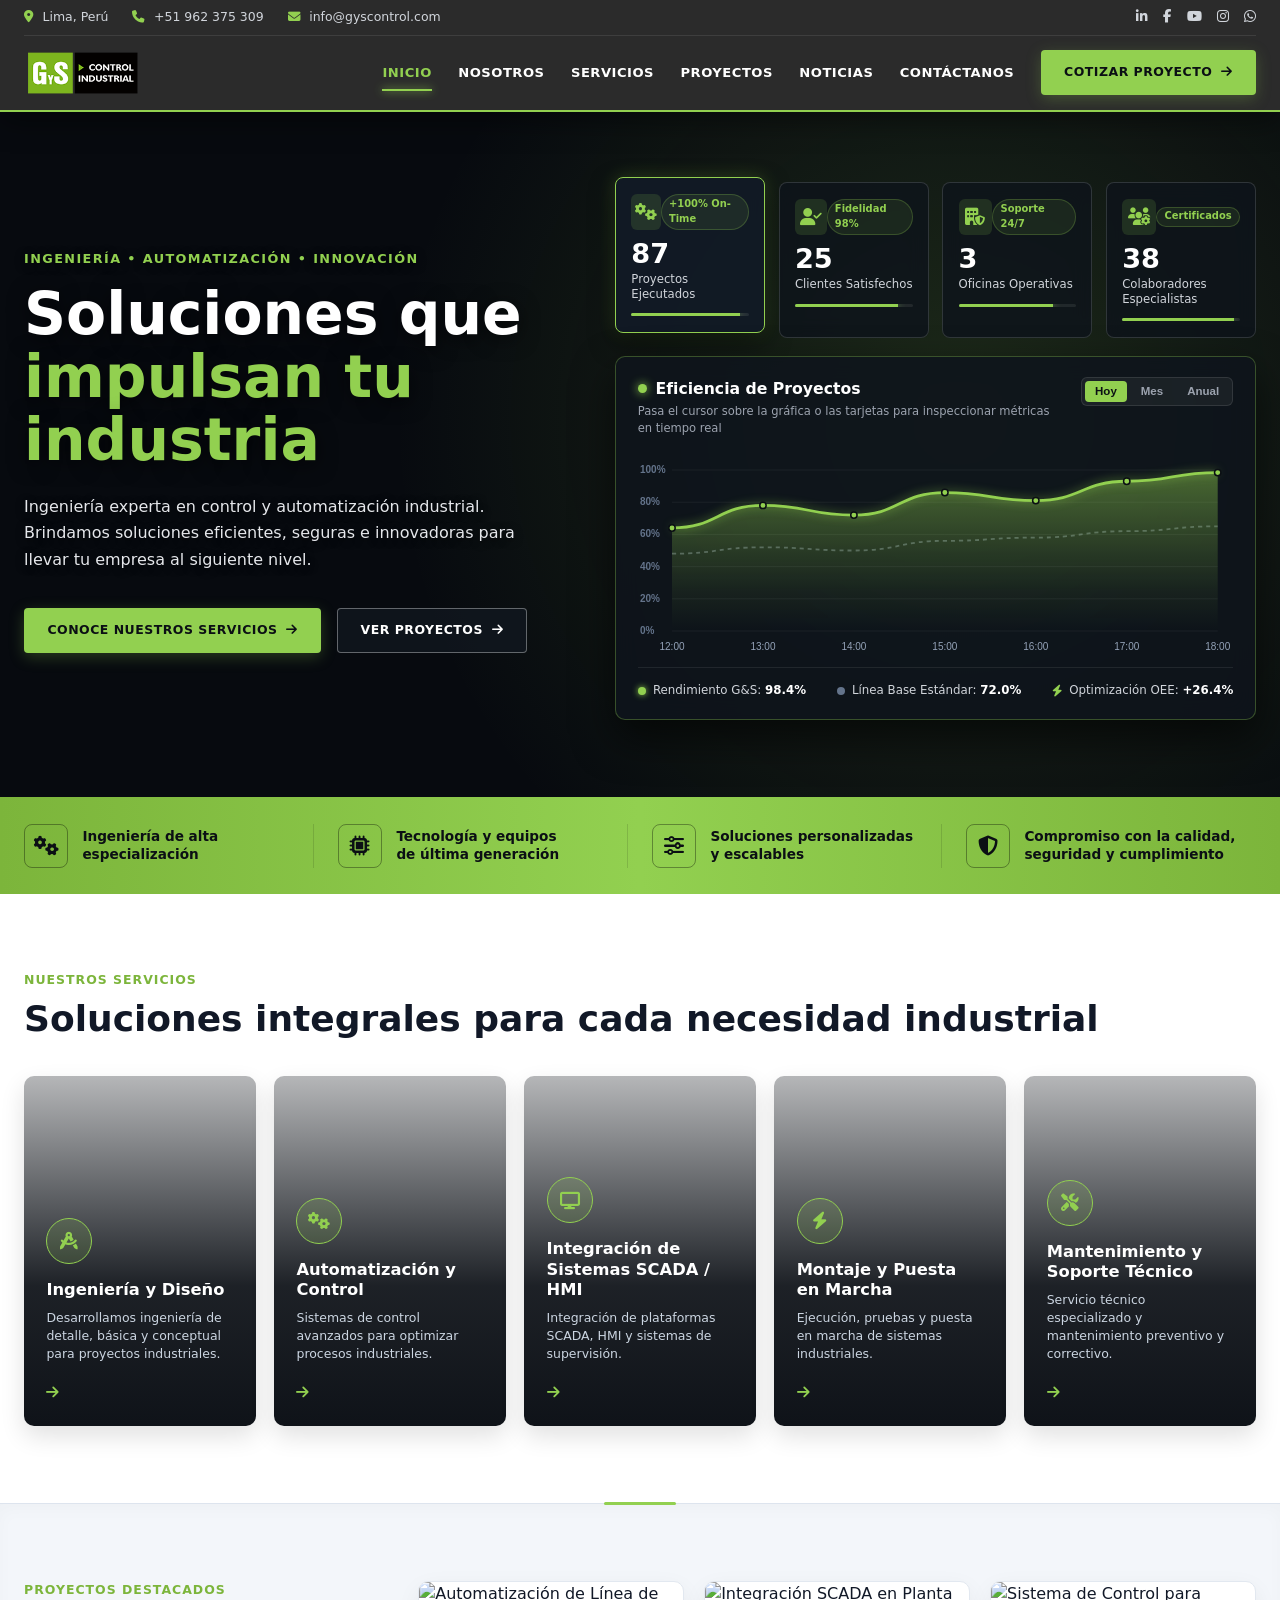
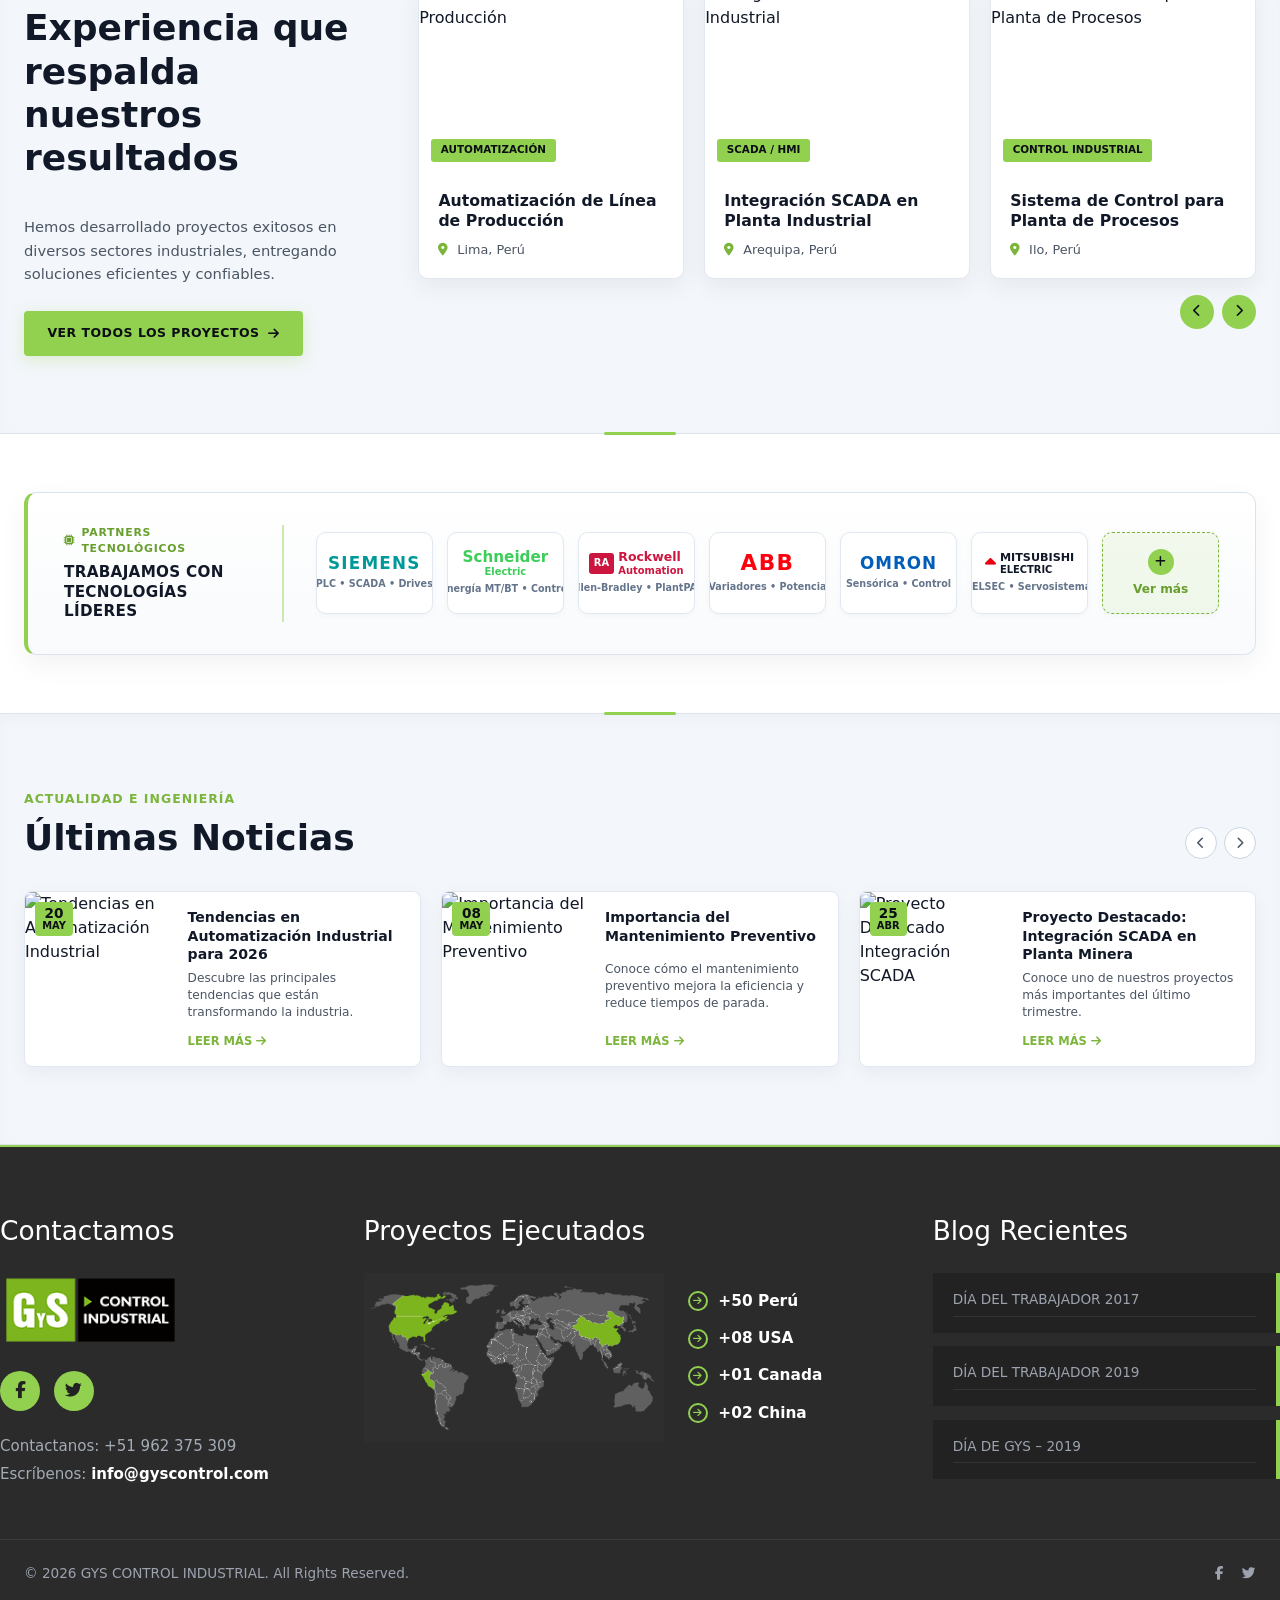
==== commit 140372e2: "feat(ui): encabezado unificado #2b2b2b, hero con imagen transparente oscura y separacion suave de se" ====
--- a/index.html
+++ b/index.html
@@ -13,47 +13,48 @@
 </head>
 <body>
 
-  <!-- 1. TOP BAR SUPERIOR (UNIFICADO EN TODAS LAS PÁGINAS) -->
-  <div class="top-bar">
-    <div class="container top-bar-inner">
-      <div class="top-bar-info">
-        <span><i class="fa-solid fa-location-dot"></i> Lima, Perú</span>
-        <a href="tel:+51962375309"><i class="fa-solid fa-phone"></i> +51 962 375 309</a>
-        <a href="mailto:info@gyscontrol.com"><i class="fa-solid fa-envelope"></i> info@gyscontrol.com</a>
-      </div>
-      <div class="top-bar-socials">
-        <a href="#" aria-label="LinkedIn"><i class="fa-brands fa-linkedin-in"></i></a>
-        <a href="#" aria-label="Facebook"><i class="fa-brands fa-facebook-f"></i></a>
-        <a href="#" aria-label="YouTube"><i class="fa-brands fa-youtube"></i></a>
-        <a href="#" aria-label="Instagram"><i class="fa-brands fa-instagram"></i></a>
-        <a href="#" aria-label="WhatsApp"><i class="fa-brands fa-whatsapp"></i></a>
-      </div>
-    </div>
-  </div>
-
-  <!-- 2. HEADER PRINCIPAL (UNIFICADO EN TODAS LAS PÁGINAS) -->
+  <!-- 1. ENCABEZADO UNIFICADO (MISMO FONDO #2b2b2b QUE EL APARTADO FINAL) -->
   <header class="site-header">
-    <div class="container header-inner">
-      <a href="index.html" class="brand-link" aria-label="G&S Control Industrial Inicio">
-        <img src="assets/images/logo-3.png" alt="G&S Control Industrial Logo" class="gys-logo-img">
-      </a>
-      <button class="nav-toggle" id="navToggle" aria-expanded="false" aria-label="Abrir menú">☰</button>
-      <nav>
-        <ul class="nav-menu" id="navMenu">
-          <li><a href="index.html" class="nav-link active">INICIO</a></li>
-          <li><a href="nosotros.html" class="nav-link">NOSOTROS</a></li>
-          <li><a href="servicios.html" class="nav-link">SERVICIOS</a></li>
-          <li><a href="proyectos.html" class="nav-link">PROYECTOS</a></li>
-          <li><a href="noticias.html" class="nav-link">NOTICIAS</a></li>
-          <li><a href="contactanos.html" class="nav-link">CONTÁCTANOS</a></li>
-          <li><a href="contactanos.html" class="btn btn--green">COTIZAR PROYECTO <i class="fa-solid fa-arrow-right"></i></a></li>
-        </ul>
-      </nav>
+    <div class="container">
+      <!-- Fila Superior Integrada: Ubicación, Teléfono, Correo y Redes -->
+      <div class="header-top-unified">
+        <div class="top-bar-info">
+          <span><i class="fa-solid fa-location-dot"></i> Lima, Perú</span>
+          <a href="tel:+51962375309"><i class="fa-solid fa-phone"></i> +51 962 375 309</a>
+          <a href="mailto:info@gyscontrol.com"><i class="fa-solid fa-envelope"></i> info@gyscontrol.com</a>
+        </div>
+        <div class="top-bar-socials">
+          <a href="#" aria-label="LinkedIn"><i class="fa-brands fa-linkedin-in"></i></a>
+          <a href="#" aria-label="Facebook"><i class="fa-brands fa-facebook-f"></i></a>
+          <a href="#" aria-label="YouTube"><i class="fa-brands fa-youtube"></i></a>
+          <a href="#" aria-label="Instagram"><i class="fa-brands fa-instagram"></i></a>
+          <a href="#" aria-label="WhatsApp"><i class="fa-brands fa-whatsapp"></i></a>
+        </div>
+      </div>
+
+      <!-- Fila Principal Integrada: Logo + Menú + Botón Cotizar -->
+      <div class="header-main-unified">
+        <a href="index.html" class="brand-link" aria-label="G&S Control Industrial Inicio">
+          <img src="assets/images/logo-3.png" alt="G&S Control Industrial Logo" class="gys-logo-img">
+        </a>
+        <button class="nav-toggle" id="navToggle" aria-expanded="false" aria-label="Abrir menú">☰</button>
+        <nav>
+          <ul class="nav-menu" id="navMenu">
+            <li><a href="index.html" class="nav-link active">INICIO</a></li>
+            <li><a href="nosotros.html" class="nav-link">NOSOTROS</a></li>
+            <li><a href="servicios.html" class="nav-link">SERVICIOS</a></li>
+            <li><a href="proyectos.html" class="nav-link">PROYECTOS</a></li>
+            <li><a href="noticias.html" class="nav-link">NOTICIAS</a></li>
+            <li><a href="contactanos.html" class="nav-link">CONTÁCTANOS</a></li>
+            <li><a href="contactanos.html" class="btn btn--green">COTIZAR PROYECTO <i class="fa-solid fa-arrow-right"></i></a></li>
+          </ul>
+        </nav>
+      </div>
     </div>
   </header>
 
   <main>
-    <!-- 3. HERO PRINCIPAL CON DASHBOARD INTERACTIVO (SIN EL MAPA VACÍO) -->
+    <!-- 2. HERO PRINCIPAL CON IMAGEN INDUSTRIAL TRANSPARENTE OSCURA -->
     <section class="hero-mockup">
       <div class="hero-bg-image"></div>
       <div class="hero-bg-overlay"></div>
@@ -77,7 +78,6 @@
 
         <!-- Columna Derecha: 4 KPIs Interactivos + Gráfica Avanzada de Eficiencia -->
         <div class="hero-right">
-          <!-- Fila Superior: 4 Tarjetas KPI Interactivas al pasar el mouse -->
           <div class="kpi-quad-grid">
             <div class="kpi-box active" data-kpi-mode="proyectos">
               <div class="kpi-top">
@@ -128,7 +128,7 @@
             </div>
           </div>
 
-          <!-- Tarjeta Principal Expandida: Gráfica Interactiva de Eficiencia de Proyectos -->
+          <!-- Gráfica Interactiva de Eficiencia de Proyectos -->
           <div class="hero-chart-card">
             <div class="hero-chart-head">
               <div>
@@ -168,7 +168,7 @@
       </div>
     </section>
 
-    <!-- 4. FRANJA VERDE DE VALOR (4 PILARES) -->
+    <!-- 3. FRANJA VERDE DE VALOR (4 PILARES) -->
     <section class="green-features-bar">
       <div class="container green-features-grid">
         <div class="green-feature-item">
@@ -190,8 +190,8 @@
       </div>
     </section>
 
-    <!-- 5. NUESTROS SERVICIOS (FONDO BLANCO) -->
-    <section class="light-section">
+    <!-- 4. APARTADO 1: NUESTROS SERVICIOS (BLANCO PURO) -->
+    <section class="light-section section--white">
       <div class="container">
         <p class="section-kicker">NUESTROS SERVICIOS</p>
         <h2 class="section-dark-title">Soluciones integrales para cada necesidad industrial</h2>
@@ -250,8 +250,8 @@
       </div>
     </section>
 
-    <!-- 6. PROYECTOS DESTACADOS + TECNOLOGÍAS LÍDERES (MISMO FONDO BLANCO) -->
-    <section class="light-section light-section--divider">
+    <!-- 5. APARTADO 2: PROYECTOS DESTACADOS (CONTRASTE SUAVE GRIS PERLA) -->
+    <section class="light-section section--soft-alt">
       <div class="container">
         <div class="featured-projects-layout">
           <div class="fp-intro">
@@ -305,8 +305,12 @@
             </div>
           </div>
         </div>
-
-        <!-- 7. BARRA MEJORADA DE TECNOLOGÍAS LÍDERES -->
+      </div>
+    </section>
+
+    <!-- 6. APARTADO 3 INDEPENDIENTE: PARTNERS TECNOLÓGICOS (BLANCO PURO) -->
+    <section class="light-section section--white section--brands-block">
+      <div class="container">
         <div class="brands-showcase">
           <div class="brands-header-box">
             <span class="brands-kicker"><i class="fa-solid fa-microchip"></i> PARTNERS TECNOLÓGICOS</span>
@@ -359,11 +363,14 @@
       </div>
     </section>
 
-    <!-- 8. ÚLTIMAS NOTICIAS -->
-    <section class="light-section light-section--divider">
+    <!-- 7. APARTADO 4: ÚLTIMAS NOTICIAS (CONTRASTE SUAVE GRIS PERLA) -->
+    <section class="light-section section--soft-alt">
       <div class="container">
         <div class="news-header-row">
-          <p class="section-kicker" style="margin-bottom: 0;">ÚLTIMAS NOTICIAS</p>
+          <div>
+            <p class="section-kicker">ACTUALIDAD E INGENIERÍA</p>
+            <h2 class="section-dark-title" style="margin-bottom: 0;">Últimas Noticias</h2>
+          </div>
           <div class="news-nav-btns">
             <button type="button" class="news-circle-btn" aria-label="Anterior"><i class="fa-solid fa-chevron-left"></i></button>
             <button type="button" class="news-circle-btn" aria-label="Siguiente"><i class="fa-solid fa-chevron-right"></i></button>
@@ -411,7 +418,7 @@
     </section>
   </main>
 
-  <!-- 9. FOOTER CORPORATIVO OFICIAL (CON mapa_gys.png) -->
+  <!-- 8. FOOTER CORPORATIVO OFICIAL (#2b2b2b CON mapa_gys.png) -->
   <footer class="site-footer">
     <div class="container footer-main">
       <div class="footer-corp-grid">
--- a/assets/css/main.css
+++ b/assets/css/main.css
@@ -8,12 +8,17 @@
   --gys-green-dark: #689f2c;
   --gys-green-glow: rgba(146, 208, 80, 0.35);
 
-  --bg-deep: #0b0f14;
-  --bg-header: #0a0d12;
-  --bg-card-dark: #121820;
-  --bg-light: #ffffff;
+  /* Color unificado para Encabezado y Footer según captura */
+  --bg-corp-charcoal: #2b2b2b;
   --bg-footer: #2b2b2b;
   --bg-footer-card: #222222;
+
+  --bg-deep: #0b0f14;
+  --bg-card-dark: #121820;
+
+  /* Tonos alternados suaves para diferenciar apartados claros */
+  --bg-white: #ffffff;
+  --bg-soft-alt: #f3f6fa;
 
   --text-white: #ffffff;
   --text-light: #d1d5db;
@@ -26,7 +31,6 @@
 
   --font-main: 'Inter', system-ui, -apple-system, BlinkMacSystemFont, 'Segoe UI', Roboto, sans-serif;
   --max-width: 1280px;
-  --header-height: 78px;
   --transition-fast: 0.25s cubic-bezier(0.16, 1, 0.3, 1);
 }
 
@@ -94,67 +98,63 @@
 }
 
 /* ==========================================================================
-   1. TOP BAR & HEADER UNIFICADO
+   1. ENCABEZADO UNIFICADO EN UN SOLO BLOQUE (FONDO #2b2b2b IGUAL AL FOOTER)
    ========================================================================== */
-.top-bar {
-  background-color: #06080b;
-  border-bottom: 1px solid rgba(255, 255, 255, 0.08);
-  font-size: 0.78rem;
-  color: var(--text-light);
-  padding: 0.45rem 0;
-}
-
-.top-bar-inner {
-  display: flex;
-  justify-content: space-between;
-  align-items: center;
-}
-
-.top-bar-info {
-  display: flex;
-  gap: 1.5rem;
-  align-items: center;
-}
-
-.top-bar-info i {
-  color: var(--gys-green-primary);
-  margin-right: 0.35rem;
-}
-
-.top-bar-info a:hover {
-  color: var(--gys-green-primary);
-}
-
-.top-bar-socials {
-  display: flex;
-  gap: 0.95rem;
-}
-
-.top-bar-socials a {
-  color: var(--text-light);
-  font-size: 0.84rem;
-}
-
-.top-bar-socials a:hover {
-  color: var(--gys-green-primary);
-  transform: translateY(-1px);
-}
-
 .site-header {
   position: sticky;
   top: 0;
   z-index: 1000;
-  height: var(--header-height);
-  background-color: rgba(10, 13, 18, 0.95);
-  backdrop-filter: blur(12px);
-  border-bottom: 1px solid rgba(255, 255, 255, 0.08);
-}
-
-.header-inner {
-  display: flex;
-  align-items: center;
+  background-color: var(--bg-corp-charcoal);
+  border-bottom: 2px solid var(--gys-green-primary);
+  box-shadow: 0 8px 28px rgba(0, 0, 0, 0.45);
+}
+
+.header-top-unified {
+  display: flex;
   justify-content: space-between;
-  height: 100%;
+  align-items: center;
+  padding: 0.45rem 0;
+  border-bottom: 1px solid rgba(255, 255, 255, 0.09);
+  font-size: 0.78rem;
+  color: #d1d5db;
+}
+
+.top-bar-info {
+  display: flex;
+  gap: 1.5rem;
+  align-items: center;
+  flex-wrap: wrap;
+}
+
+.top-bar-info i {
+  color: var(--gys-green-primary);
+  margin-right: 0.35rem;
+}
+
+.top-bar-info a:hover {
+  color: var(--gys-green-primary);
+}
+
+.top-bar-socials {
+  display: flex;
+  gap: 0.95rem;
+}
+
+.top-bar-socials a {
+  color: #d1d5db;
+  font-size: 0.84rem;
+}
+
+.top-bar-socials a:hover {
+  color: var(--gys-green-primary);
+  transform: translateY(-1px);
+}
+
+.header-main-unified {
+  display: flex;
+  align-items: center;
+  justify-content: space-between;
+  height: 74px;
 }
 
 .gys-logo-img {
@@ -239,41 +239,45 @@
 .btn--outline {
   background-color: rgba(18, 24, 32, 0.75);
   color: var(--text-white);
-  border: 1px solid rgba(255, 255, 255, 0.28);
+  border: 1px solid rgba(255, 255, 255, 0.35);
 }
 
 .btn--dark-outline:hover,
 .btn--outline:hover {
   border-color: var(--gys-green-primary);
   color: var(--gys-green-primary);
-  background-color: rgba(146, 208, 80, 0.08);
+  background-color: rgba(146, 208, 80, 0.12);
 }
 
 /* ==========================================================================
-   2. HERO PRINCIPAL CON DASHBOARD INTERACTIVO BALANCEADO
+   2. HERO PRINCIPAL CON IMAGEN INDUSTRIAL TRANSPARENTE OSCURA
    ========================================================================== */
 .hero-mockup {
   position: relative;
-  padding: 4.2rem 0 4.5rem;
-  background-color: #080b10;
+  padding: 4.4rem 0 4.8rem;
+  background-color: #070a0f;
   overflow: hidden;
 }
 
+/* Imagen industrial nítida con transparencia oscura */
 .hero-bg-image {
   position: absolute;
   inset: 0;
-  background-image: url('https://images.unsplash.com/photo-1581092160607-ee22621dd758?auto=format&fit=crop&w=1920&q=80');
+  background-image: url('https://images.unsplash.com/photo-1581092160607-ee22621dd758?auto=format&fit=crop&w=1920&q=85');
   background-size: cover;
   background-position: center;
-  opacity: 0.26;
-}
-
+  opacity: 0.58;
+  filter: contrast(1.08) saturate(1.05);
+  transform: scale(1.02);
+}
+
+/* Velo oscuro traslúcido que permite ver la planta industrial detrás */
 .hero-bg-overlay {
   position: absolute;
   inset: 0;
   background:
-    radial-gradient(circle at 75% 50%, rgba(146, 208, 80, 0.14), transparent 55%),
-    linear-gradient(90deg, rgba(8, 11, 16, 0.96) 0%, rgba(8, 11, 16, 0.8) 50%, rgba(8, 11, 16, 0.92) 100%);
+    radial-gradient(circle at 75% 45%, rgba(146, 208, 80, 0.16), transparent 55%),
+    linear-gradient(90deg, rgba(7, 10, 15, 0.88) 0%, rgba(7, 10, 15, 0.62) 48%, rgba(7, 10, 15, 0.78) 100%);
 }
 
 .hero-layout {
@@ -291,6 +295,7 @@
   font-weight: 800;
   letter-spacing: 1.4px;
   margin-bottom: 0.9rem;
+  text-shadow: 0 2px 10px rgba(0, 0, 0, 0.6);
 }
 
 .hero-main-title {
@@ -299,6 +304,7 @@
   color: var(--text-white);
   line-height: 1.08;
   margin-bottom: 1.35rem;
+  text-shadow: 0 4px 20px rgba(0, 0, 0, 0.65);
 }
 
 .hero-main-title span {
@@ -306,11 +312,12 @@
 }
 
 .hero-lead {
-  color: var(--text-light);
+  color: #e5e7eb;
   font-size: 1rem;
   max-width: 520px;
   margin-bottom: 2.2rem;
   line-height: 1.65;
+  text-shadow: 0 2px 8px rgba(0, 0, 0, 0.65);
 }
 
 .hero-btns {
@@ -333,8 +340,8 @@
 }
 
 .kpi-box {
-  background: rgba(15, 21, 30, 0.88);
-  border: 1px solid rgba(255, 255, 255, 0.1);
+  background: rgba(14, 20, 28, 0.82);
+  border: 1px solid rgba(255, 255, 255, 0.14);
   border-radius: 8px;
   padding: 1rem 0.95rem;
   cursor: pointer;
@@ -348,8 +355,8 @@
 .kpi-box.active {
   transform: translateY(-5px);
   border-color: var(--gys-green-primary);
-  background: rgba(20, 29, 41, 0.95);
-  box-shadow: 0 10px 25px rgba(0, 0, 0, 0.5), 0 0 18px rgba(146, 208, 80, 0.22);
+  background: rgba(18, 27, 38, 0.92);
+  box-shadow: 0 10px 25px rgba(0, 0, 0, 0.55), 0 0 18px rgba(146, 208, 80, 0.25);
 }
 
 .kpi-top {
@@ -423,11 +430,11 @@
 
 /* Tarjeta Principal de la Gráfica de Eficiencia */
 .hero-chart-card {
-  background: rgba(14, 20, 28, 0.92);
-  border: 1px solid rgba(146, 208, 80, 0.28);
+  background: rgba(14, 20, 28, 0.86);
+  border: 1px solid rgba(146, 208, 80, 0.32);
   border-radius: 10px;
   padding: 1.25rem 1.35rem;
-  box-shadow: 0 18px 40px rgba(0, 0, 0, 0.55);
+  box-shadow: 0 18px 40px rgba(0, 0, 0, 0.6);
   backdrop-filter: blur(12px);
   transition: border-color 0.3s ease;
 }
@@ -601,16 +608,43 @@
 }
 
 /* ==========================================================================
-   4. SECCIONES BLANCAS: NUESTROS SERVICIOS Y PROYECTOS DESTACADOS
+   4. SEPARACIÓN SUAVE Y ELEGANTE ENTRE LOS 4 APARTADOS CLAROS
    ========================================================================== */
 .light-section {
-  background-color: var(--bg-light);
   color: var(--text-dark);
-  padding: 4.5rem 0;
-}
-
-.light-section--divider {
-  border-top: 1px solid #eef2f6;
+  padding: 4.8rem 0;
+  position: relative;
+}
+
+/* Apartados Impares: Blanco Puro */
+.section--white {
+  background-color: var(--bg-white);
+}
+
+/* Apartados Pares: Gris Perla Suave con borde técnico y acento superior */
+.section--soft-alt {
+  background-color: var(--bg-soft-alt);
+  border-top: 1px solid #dde4ee;
+  border-bottom: 1px solid #dde4ee;
+  box-shadow: inset 0 6px 16px rgba(15, 23, 42, 0.025);
+}
+
+/* Pequeño marcador verde centrada en la unión de cada sección para distinguirlas */
+.section--soft-alt::before,
+.section--brands-block::before {
+  content: "";
+  position: absolute;
+  top: -2px;
+  left: 50%;
+  transform: translateX(-50%);
+  width: 72px;
+  height: 3px;
+  background-color: var(--gys-green-primary);
+  border-radius: 2px;
+}
+
+.section--brands-block {
+  padding: 3.6rem 0;
 }
 
 .section-kicker {
@@ -708,14 +742,13 @@
 }
 
 /* ==========================================================================
-   5. PROYECTOS DESTACADOS (EN FONDO BLANCO)
+   5. PROYECTOS DESTACADOS
    ========================================================================== */
 .featured-projects-layout {
   display: grid;
   grid-template-columns: 0.9fr 2.1fr;
   gap: 2.2rem;
   align-items: start;
-  margin-bottom: 3.75rem;
 }
 
 .fp-desc {
@@ -732,8 +765,8 @@
 }
 
 .fp-card {
-  background: var(--bg-light);
-  border: 1px solid #e5e7eb;
+  background: var(--bg-white);
+  border: 1px solid #e2e8f0;
   border-radius: 10px;
   overflow: hidden;
   box-shadow: 0 8px 24px rgba(15, 23, 42, 0.06);
@@ -825,18 +858,19 @@
 }
 
 /* ==========================================================================
-   6. SECCIÓN MEJORADA: TRABAJAMOS CON TECNOLOGÍAS LÍDERES
+   6. APARTADO INDEPENDIENTE: PARTNERS TECNOLÓGICOS
    ========================================================================== */
 .brands-showcase {
-  background: linear-gradient(180deg, #f8fafc 0%, #f1f5f9 100%);
-  border: 1px solid #e2e8f0;
-  border-radius: 14px;
+  background: linear-gradient(180deg, #ffffff 0%, #f8fafc 100%);
+  border: 1px solid #dbe3ee;
+  border-left: 4px solid var(--gys-green-primary);
+  border-radius: 12px;
   padding: 2rem 2.25rem;
   display: grid;
   grid-template-columns: 220px 1fr;
   gap: 2rem;
   align-items: center;
-  box-shadow: inset 0 1px 0 #ffffff, 0 8px 24px rgba(15, 23, 42, 0.04);
+  box-shadow: 0 10px 28px rgba(15, 23, 42, 0.05);
 }
 
 .brands-header-box {
@@ -921,16 +955,8 @@
   margin-top: 2px;
 }
 
-.brand-siemens {
-  color: #009999;
-  font-size: 1.05rem;
-  letter-spacing: 1.2px;
-}
-
-.brand-schneider {
-  color: #3dcd58;
-  font-size: 0.95rem;
-}
+.brand-siemens { color: #009999; font-size: 1.05rem; letter-spacing: 1.2px; }
+.brand-schneider { color: #3dcd58; font-size: 0.95rem; }
 
 .brand-rockwell-wrap {
   display: flex;
@@ -947,23 +973,9 @@
   border-radius: 3px;
 }
 
-.brand-rockwell {
-  color: #cd163f;
-  font-size: 0.78rem;
-  text-align: left;
-}
-
-.brand-abb {
-  color: #ff000f;
-  font-size: 1.35rem;
-  letter-spacing: 1.5px;
-}
-
-.brand-omron {
-  color: #005eb8;
-  font-size: 1.05rem;
-  letter-spacing: 1px;
-}
+.brand-rockwell { color: #cd163f; font-size: 0.78rem; text-align: left; }
+.brand-abb { color: #ff000f; font-size: 1.35rem; letter-spacing: 1.5px; }
+.brand-omron { color: #005eb8; font-size: 1.05rem; letter-spacing: 1px; }
 
 .brand-mitsubishi-wrap {
   display: flex;
@@ -971,16 +983,8 @@
   gap: 0.25rem;
 }
 
-.mit-icon {
-  color: #e60012;
-  font-size: 1.1rem;
-}
-
-.brand-mitsubishi {
-  color: #111827;
-  font-size: 0.7rem;
-  text-align: left;
-}
+.mit-icon { color: #e60012; font-size: 1.1rem; }
+.brand-mitsubishi { color: #111827; font-size: 0.7rem; text-align: left; }
 
 .brand-tech-tag {
   font-size: 0.6rem;
@@ -1027,8 +1031,8 @@
 .news-header-row {
   display: flex;
   justify-content: space-between;
-  align-items: center;
-  margin-bottom: 1.5rem;
+  align-items: flex-end;
+  margin-bottom: 2rem;
 }
 
 .news-nav-btns {
@@ -1037,14 +1041,14 @@
 }
 
 .news-circle-btn {
-  width: 30px;
-  height: 30px;
+  width: 32px;
+  height: 32px;
   border-radius: 50%;
-  border: 1px solid #d1d5db;
-  background: var(--bg-light);
+  border: 1px solid #cbd5e1;
+  background: var(--bg-white);
   color: var(--text-dark-muted);
   cursor: pointer;
-  font-size: 0.72rem;
+  font-size: 0.75rem;
 }
 
 .news-circle-btn:hover {
@@ -1060,19 +1064,20 @@
 }
 
 .news-h-card {
-  background: var(--bg-light);
-  border: 1px solid #e5e7eb;
+  background: var(--bg-white);
+  border: 1px solid #e2e8f0;
   border-radius: 8px;
   overflow: hidden;
   display: grid;
   grid-template-columns: 145px 1fr;
-  box-shadow: 0 4px 14px rgba(0, 0, 0, 0.05);
+  box-shadow: 0 6px 18px rgba(15, 23, 42, 0.05);
   transition: transform 0.25s ease, box-shadow 0.25s ease;
 }
 
 .news-h-card:hover {
   transform: translateY(-4px);
-  box-shadow: 0 10px 24px rgba(0, 0, 0, 0.1);
+  border-color: var(--gys-green-primary);
+  box-shadow: 0 12px 26px rgba(15, 23, 42, 0.1);
 }
 
 .news-h-img {
@@ -1135,7 +1140,7 @@
 }
 
 /* ==========================================================================
-   8. FOOTER CORPORATIVO OFICIAL (CON mapa_gys.png)
+   8. FOOTER CORPORATIVO OFICIAL (#2b2b2b CON mapa_gys.png)
    ========================================================================== */
 .site-footer {
   background-color: var(--bg-footer);
@@ -1341,17 +1346,18 @@
 }
 
 @media (max-width: 768px) {
-  .top-bar { display: none; }
+  .header-top-unified { display: none; }
   .nav-toggle { display: block; }
   .nav-menu {
     position: fixed;
-    top: var(--header-height);
+    top: 74px;
     left: 0;
     width: 100%;
-    background: var(--bg-header);
+    background: var(--bg-corp-charcoal);
     flex-direction: column;
     align-items: flex-start;
     padding: 1.5rem;
+    border-bottom: 2px solid var(--gys-green-primary);
     transform: translateY(-150%);
     opacity: 0;
     pointer-events: none;
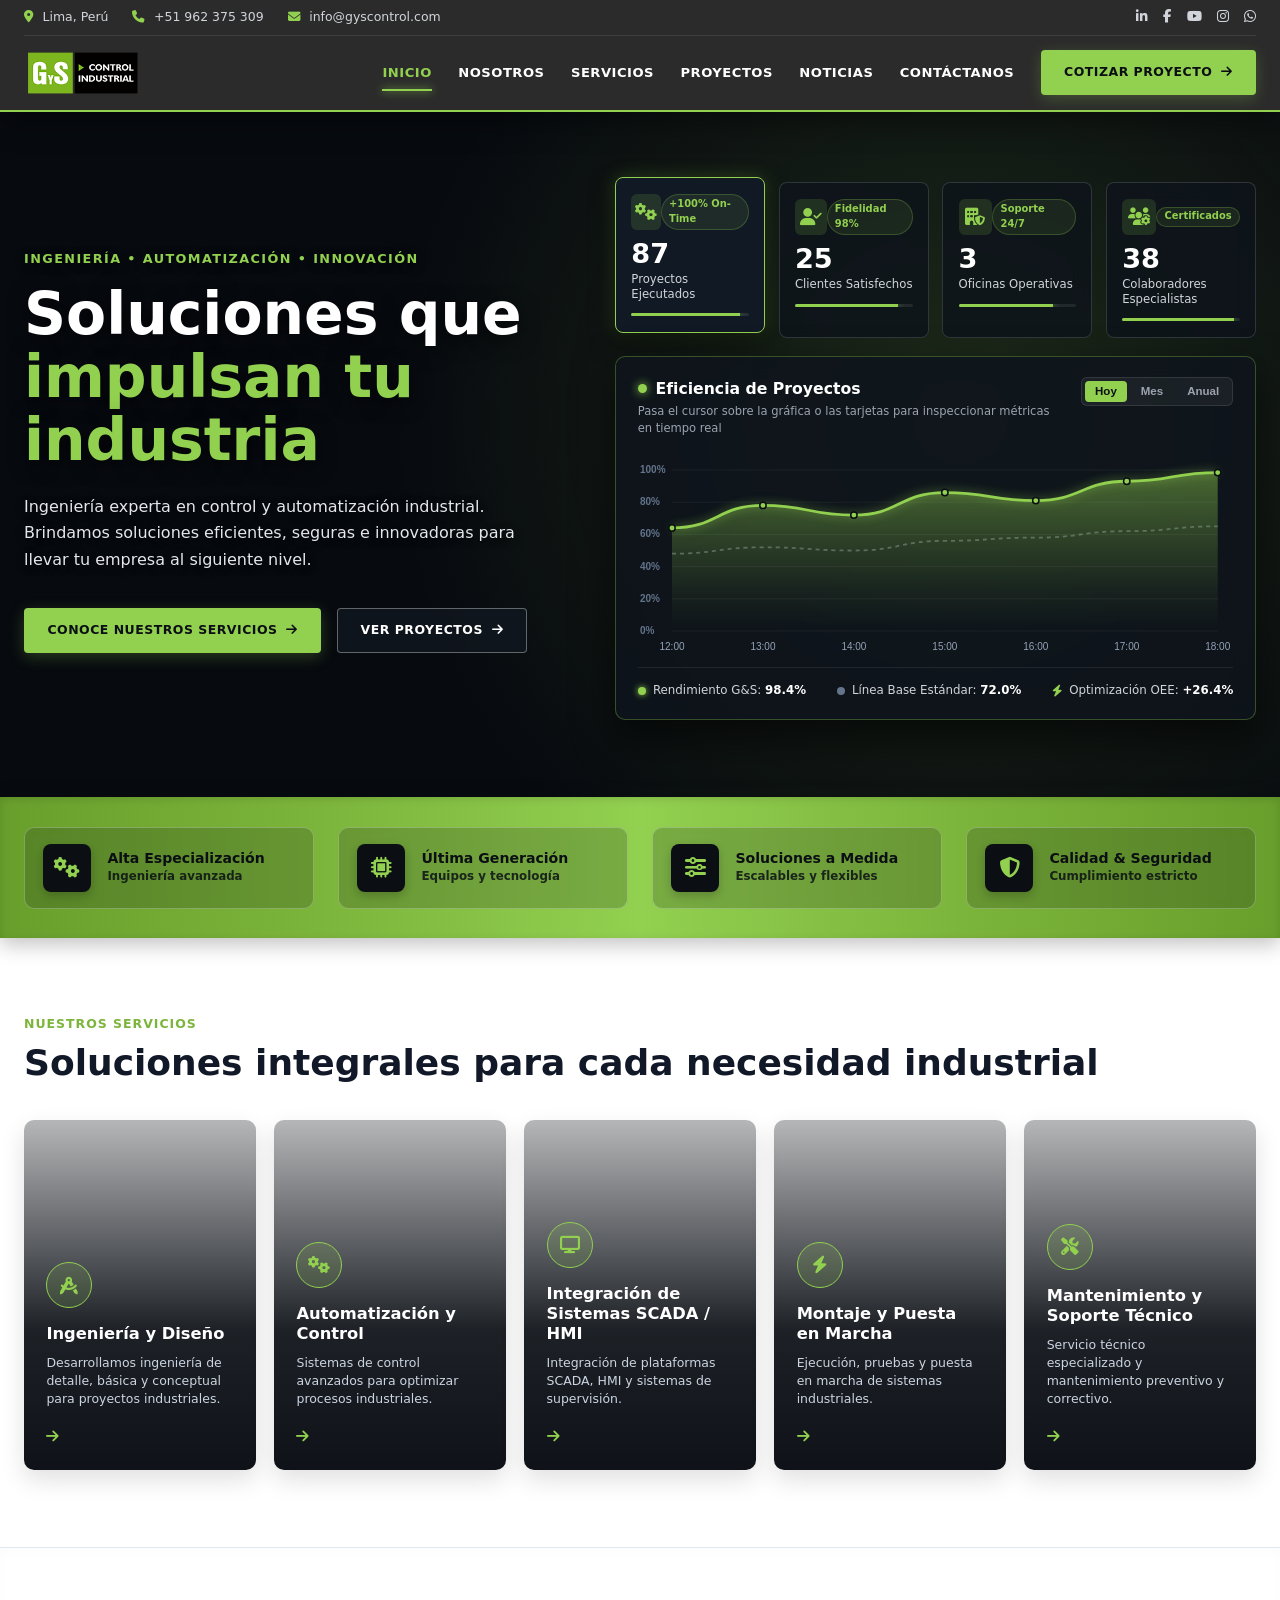
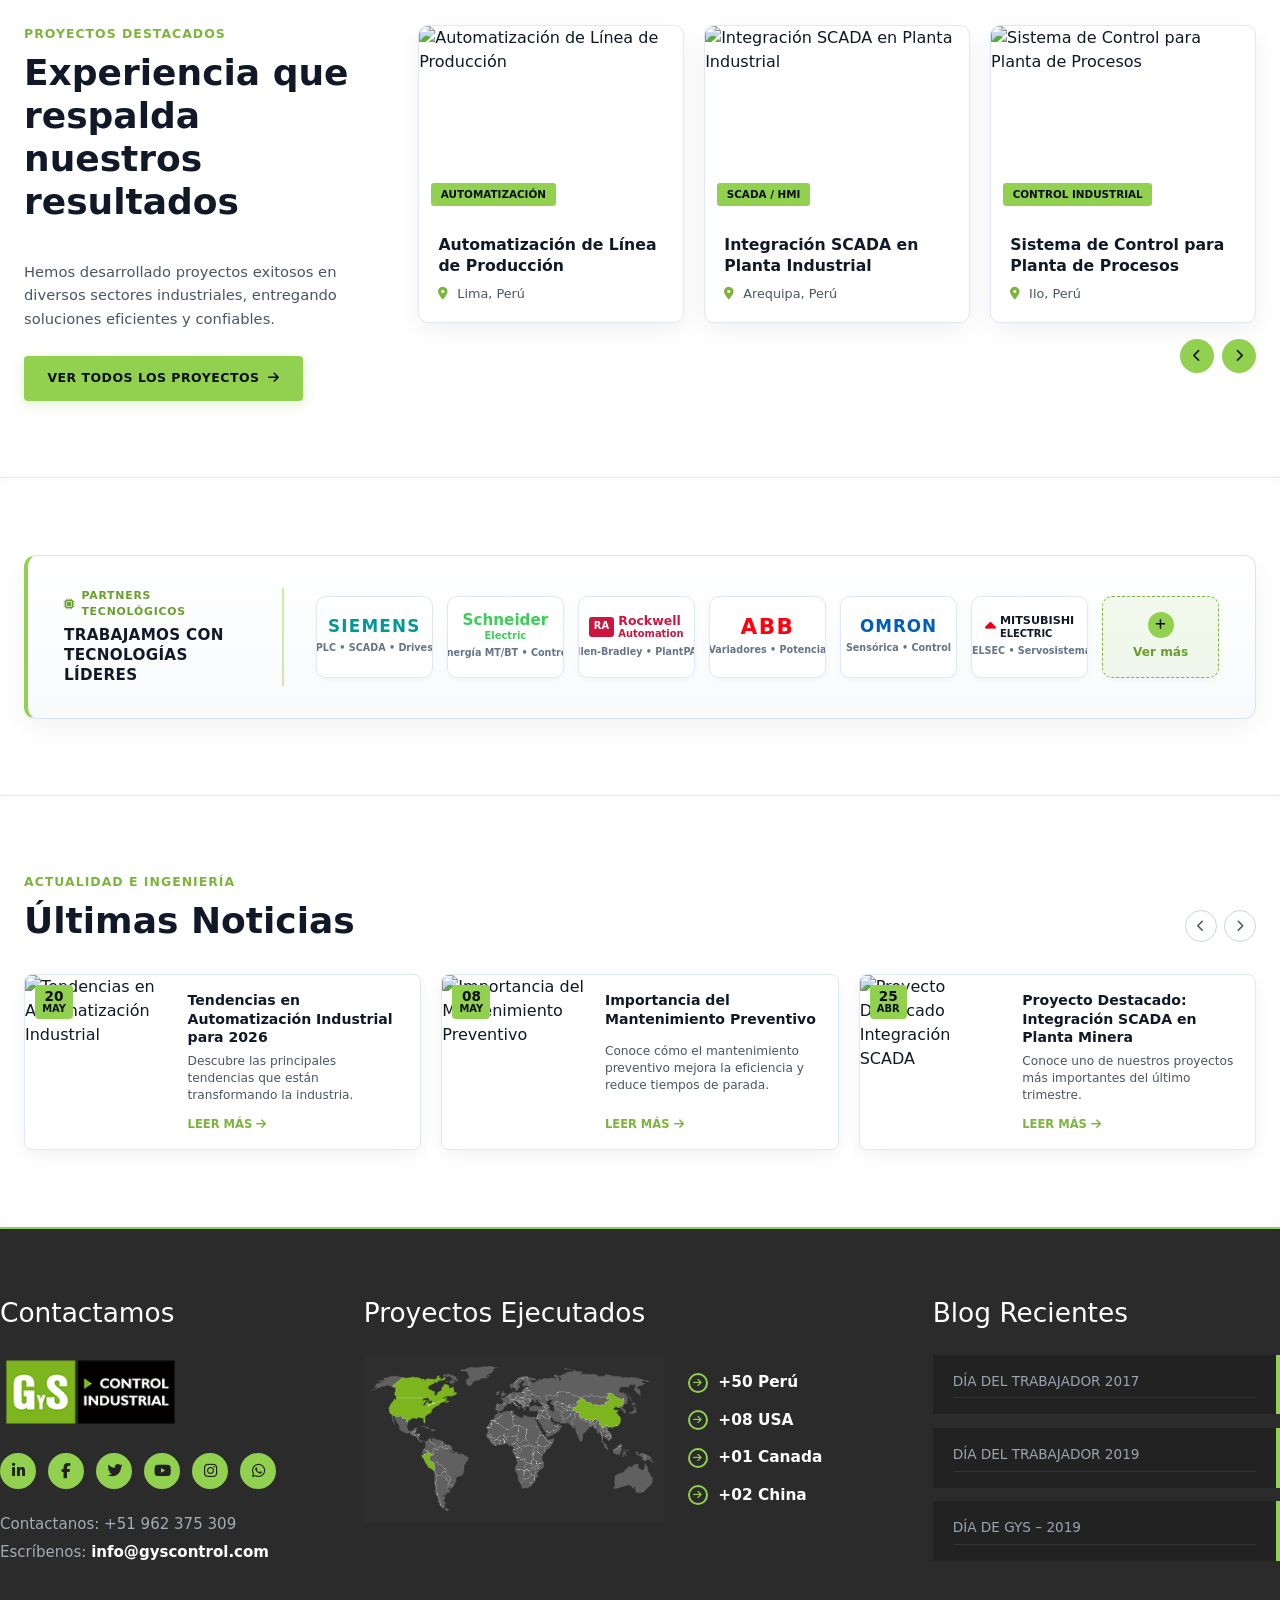
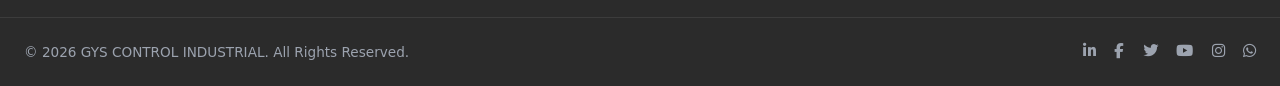
==== commit 749b3268: "feat(ui): fondo blanco unificado en apartados, redes sociales completas en header y footer, y franja" ====
--- a/index.html
+++ b/index.html
@@ -13,10 +13,9 @@
 </head>
 <body>
 
-  <!-- 1. ENCABEZADO UNIFICADO (MISMO FONDO #2b2b2b QUE EL APARTADO FINAL) -->
+  <!-- 1. ENCABEZADO UNIFICADO CON REDES SOCIALES COMPLETAS -->
   <header class="site-header">
     <div class="container">
-      <!-- Fila Superior Integrada: Ubicación, Teléfono, Correo y Redes -->
       <div class="header-top-unified">
         <div class="top-bar-info">
           <span><i class="fa-solid fa-location-dot"></i> Lima, Perú</span>
@@ -26,13 +25,13 @@
         <div class="top-bar-socials">
           <a href="#" aria-label="LinkedIn"><i class="fa-brands fa-linkedin-in"></i></a>
           <a href="#" aria-label="Facebook"><i class="fa-brands fa-facebook-f"></i></a>
+          <a href="#" aria-label="Twitter"><i class="fa-brands fa-twitter"></i></a>
           <a href="#" aria-label="YouTube"><i class="fa-brands fa-youtube"></i></a>
           <a href="#" aria-label="Instagram"><i class="fa-brands fa-instagram"></i></a>
           <a href="#" aria-label="WhatsApp"><i class="fa-brands fa-whatsapp"></i></a>
         </div>
       </div>
 
-      <!-- Fila Principal Integrada: Logo + Menú + Botón Cotizar -->
       <div class="header-main-unified">
         <a href="index.html" class="brand-link" aria-label="G&S Control Industrial Inicio">
           <img src="assets/images/logo-3.png" alt="G&S Control Industrial Logo" class="gys-logo-img">
@@ -54,13 +53,12 @@
   </header>
 
   <main>
-    <!-- 2. HERO PRINCIPAL CON IMAGEN INDUSTRIAL TRANSPARENTE OSCURA -->
+    <!-- 2. HERO PRINCIPAL CON IMAGEN TRANSPARENTE OSCURA -->
     <section class="hero-mockup">
       <div class="hero-bg-image"></div>
       <div class="hero-bg-overlay"></div>
 
       <div class="container hero-layout">
-        <!-- Columna Izquierda -->
         <div class="hero-left">
           <p class="hero-kicker">INGENIERÍA • AUTOMATIZACIÓN • INNOVACIÓN</p>
           <h1 class="hero-main-title">
@@ -76,7 +74,6 @@
           </div>
         </div>
 
-        <!-- Columna Derecha: 4 KPIs Interactivos + Gráfica Avanzada de Eficiencia -->
         <div class="hero-right">
           <div class="kpi-quad-grid">
             <div class="kpi-box active" data-kpi-mode="proyectos">
@@ -128,7 +125,6 @@
             </div>
           </div>
 
-          <!-- Gráfica Interactiva de Eficiencia de Proyectos -->
           <div class="hero-chart-card">
             <div class="hero-chart-head">
               <div>
@@ -168,30 +164,42 @@
       </div>
     </section>
 
-    <!-- 3. FRANJA VERDE DE VALOR (4 PILARES) -->
+    <!-- 3. FRANJA VERDE DE VALOR MEJORADA E INTERACTIVA -->
     <section class="green-features-bar">
       <div class="container green-features-grid">
-        <div class="green-feature-item">
+        <div class="green-feature-card">
           <div class="gf-icon"><i class="fa-solid fa-gears"></i></div>
-          <p>Ingeniería de alta<br>especialización</p>
-        </div>
-        <div class="green-feature-item">
+          <div class="gf-text">
+            <strong>Alta Especialización</strong>
+            <p>Ingeniería avanzada</p>
+          </div>
+        </div>
+        <div class="green-feature-card">
           <div class="gf-icon"><i class="fa-solid fa-microchip"></i></div>
-          <p>Tecnología y equipos<br>de última generación</p>
-        </div>
-        <div class="green-feature-item">
+          <div class="gf-text">
+            <strong>Última Generación</strong>
+            <p>Equipos y tecnología</p>
+          </div>
+        </div>
+        <div class="green-feature-card">
           <div class="gf-icon"><i class="fa-solid fa-sliders"></i></div>
-          <p>Soluciones personalizadas<br>y escalables</p>
-        </div>
-        <div class="green-feature-item">
+          <div class="gf-text">
+            <strong>Soluciones a Medida</strong>
+            <p>Escalables y flexibles</p>
+          </div>
+        </div>
+        <div class="green-feature-card">
           <div class="gf-icon"><i class="fa-solid fa-shield-halved"></i></div>
-          <p>Compromiso con la calidad,<br>seguridad y cumplimiento</p>
+          <div class="gf-text">
+            <strong>Calidad &amp; Seguridad</strong>
+            <p>Cumplimiento estricto</p>
+          </div>
         </div>
       </div>
     </section>
 
-    <!-- 4. APARTADO 1: NUESTROS SERVICIOS (BLANCO PURO) -->
-    <section class="light-section section--white">
+    <!-- 4. APARTADO 1: NUESTROS SERVICIOS (FONDO BLANCO UNIFICADO) -->
+    <section class="light-section">
       <div class="container">
         <p class="section-kicker">NUESTROS SERVICIOS</p>
         <h2 class="section-dark-title">Soluciones integrales para cada necesidad industrial</h2>
@@ -250,8 +258,8 @@
       </div>
     </section>
 
-    <!-- 5. APARTADO 2: PROYECTOS DESTACADOS (CONTRASTE SUAVE GRIS PERLA) -->
-    <section class="light-section section--soft-alt">
+    <!-- 5. APARTADO 2: PROYECTOS DESTACADOS (FONDO BLANCO UNIFICADO CON SEPARADOR SUTIL) -->
+    <section class="light-section light-section--divider">
       <div class="container">
         <div class="featured-projects-layout">
           <div class="fp-intro">
@@ -308,8 +316,8 @@
       </div>
     </section>
 
-    <!-- 6. APARTADO 3 INDEPENDIENTE: PARTNERS TECNOLÓGICOS (BLANCO PURO) -->
-    <section class="light-section section--white section--brands-block">
+    <!-- 6. APARTADO 3: PARTNERS TECNOLÓGICOS (FONDO BLANCO UNIFICADO CON SEPARADOR SUTIL) -->
+    <section class="light-section light-section--divider">
       <div class="container">
         <div class="brands-showcase">
           <div class="brands-header-box">
@@ -363,8 +371,8 @@
       </div>
     </section>
 
-    <!-- 7. APARTADO 4: ÚLTIMAS NOTICIAS (CONTRASTE SUAVE GRIS PERLA) -->
-    <section class="light-section section--soft-alt">
+    <!-- 7. APARTADO 4: ÚLTIMAS NOTICIAS (FONDO BLANCO UNIFICADO CON SEPARADOR SUTIL) -->
+    <section class="light-section light-section--divider">
       <div class="container">
         <div class="news-header-row">
           <div>
@@ -418,7 +426,7 @@
     </section>
   </main>
 
-  <!-- 8. FOOTER CORPORATIVO OFICIAL (#2b2b2b CON mapa_gys.png) -->
+  <!-- 8. FOOTER CORPORATIVO OFICIAL CON REDES SOCIALES COMPLETAS Y mapa_gys.png -->
   <footer class="site-footer">
     <div class="container footer-main">
       <div class="footer-corp-grid">
@@ -429,12 +437,12 @@
             <img src="assets/images/logo-3.png" alt="G&S Control Industrial Logo" class="gys-logo-img">
           </div>
           <div class="social-circles">
-            <a href="https://facebook.com" target="_blank" rel="noopener noreferrer" class="social-circle-btn" aria-label="Facebook G&S">
-              <i class="fa-brands fa-facebook-f"></i>
-            </a>
-            <a href="https://twitter.com" target="_blank" rel="noopener noreferrer" class="social-circle-btn" aria-label="Twitter G&S">
-              <i class="fa-brands fa-twitter"></i>
-            </a>
+            <a href="#" class="social-circle-btn" aria-label="LinkedIn"><i class="fa-brands fa-linkedin-in"></i></a>
+            <a href="#" class="social-circle-btn" aria-label="Facebook"><i class="fa-brands fa-facebook-f"></i></a>
+            <a href="#" class="social-circle-btn" aria-label="Twitter"><i class="fa-brands fa-twitter"></i></a>
+            <a href="#" class="social-circle-btn" aria-label="YouTube"><i class="fa-brands fa-youtube"></i></a>
+            <a href="#" class="social-circle-btn" aria-label="Instagram"><i class="fa-brands fa-instagram"></i></a>
+            <a href="#" class="social-circle-btn" aria-label="WhatsApp"><i class="fa-brands fa-whatsapp"></i></a>
           </div>
           <div class="footer-contact-info">
             <p>Contactanos: <a href="tel:+51962375309">+51 962 375 309</a></p>
@@ -492,8 +500,12 @@
       <div class="container footer-bottom-inner">
         <span>© 2026 GYS CONTROL INDUSTRIAL. All Rights Reserved.</span>
         <div class="footer-mini-socials">
-          <a href="https://facebook.com" target="_blank" rel="noopener noreferrer" aria-label="Facebook"><i class="fa-brands fa-facebook-f"></i></a>
-          <a href="https://twitter.com" target="_blank" rel="noopener noreferrer" aria-label="Twitter"><i class="fa-brands fa-twitter"></i></a>
+          <a href="#" aria-label="LinkedIn"><i class="fa-brands fa-linkedin-in"></i></a>
+          <a href="#" aria-label="Facebook"><i class="fa-brands fa-facebook-f"></i></a>
+          <a href="#" aria-label="Twitter"><i class="fa-brands fa-twitter"></i></a>
+          <a href="#" aria-label="YouTube"><i class="fa-brands fa-youtube"></i></a>
+          <a href="#" aria-label="Instagram"><i class="fa-brands fa-instagram"></i></a>
+          <a href="#" aria-label="WhatsApp"><i class="fa-brands fa-whatsapp"></i></a>
         </div>
       </div>
     </div>
--- a/assets/css/main.css
+++ b/assets/css/main.css
@@ -1,5 +1,5 @@
 /* ==========================================================================
-   G&S CONTROL INDUSTRIAL SAC - ESTILOS CORPORATIVOS Y DASHBOARD INTERACTIVO
+   G&S CONTROL INDUSTRIAL SAC - ESTILOS CORPORATIVOS UNIFICADOS
    ========================================================================== */
 
 :root {
@@ -8,7 +8,6 @@
   --gys-green-dark: #689f2c;
   --gys-green-glow: rgba(146, 208, 80, 0.35);
 
-  /* Color unificado para Encabezado y Footer según captura */
   --bg-corp-charcoal: #2b2b2b;
   --bg-footer: #2b2b2b;
   --bg-footer-card: #222222;
@@ -16,9 +15,8 @@
   --bg-deep: #0b0f14;
   --bg-card-dark: #121820;
 
-  /* Tonos alternados suaves para diferenciar apartados claros */
+  /* Fondo blanco unificado para todos los apartados centrales */
   --bg-white: #ffffff;
-  --bg-soft-alt: #f3f6fa;
 
   --text-white: #ffffff;
   --text-light: #d1d5db;
@@ -61,7 +59,6 @@
 ul { list-style: none; }
 img, svg, video { max-width: 100%; height: auto; display: block; }
 
-/* Compatibilidad con iconos Font Awesome ::before en páginas internas */
 [data-icon]::before {
   font-family: "Font Awesome 6 Free";
   font-weight: 900;
@@ -82,13 +79,6 @@
 [data-icon="envelope"]::before { content: "\f0e0"; }
 [data-icon="location"]::before { content: "\f3c5"; }
 [data-icon="arrow-right"]::before { content: "\f061"; margin-right: 0; margin-left: 0.5rem; }
-[data-icon="certificate"]::before { content: "\f0a3"; }
-[data-icon="users"]::before { content: "\f0c0"; }
-[data-icon="clock"]::before { content: "\f017"; }
-[data-icon="wrench"]::before { content: "\f0ad"; }
-[data-icon="newspaper"]::before { content: "\f1ea"; }
-[data-icon="filter"]::before { content: "\f0b0"; }
-[data-icon="lock"]::before { content: "\f023"; }
 
 .container {
   width: 100%;
@@ -98,7 +88,7 @@
 }
 
 /* ==========================================================================
-   1. ENCABEZADO UNIFICADO EN UN SOLO BLOQUE (FONDO #2b2b2b IGUAL AL FOOTER)
+   1. ENCABEZADO UNIFICADO (#2b2b2b) CON REDES SOCIALES COMPLETAS
    ========================================================================== */
 .site-header {
   position: sticky;
@@ -250,7 +240,7 @@
 }
 
 /* ==========================================================================
-   2. HERO PRINCIPAL CON IMAGEN INDUSTRIAL TRANSPARENTE OSCURA
+   2. HERO PRINCIPAL CON IMAGEN TRANSPARENTE OSCURA
    ========================================================================== */
 .hero-mockup {
   position: relative;
@@ -259,7 +249,6 @@
   overflow: hidden;
 }
 
-/* Imagen industrial nítida con transparencia oscura */
 .hero-bg-image {
   position: absolute;
   inset: 0;
@@ -271,7 +260,6 @@
   transform: scale(1.02);
 }
 
-/* Velo oscuro traslúcido que permite ver la planta industrial detrás */
 .hero-bg-overlay {
   position: absolute;
   inset: 0;
@@ -326,7 +314,6 @@
   gap: 1rem;
 }
 
-/* Columna Derecha Interactiva (KPIs + Gráfica Expandida) */
 .hero-right {
   display: flex;
   flex-direction: column;
@@ -428,7 +415,6 @@
   transition: width 0.4s ease;
 }
 
-/* Tarjeta Principal de la Gráfica de Eficiencia */
 .hero-chart-card {
   background: rgba(14, 20, 28, 0.86);
   border: 1px solid rgba(146, 208, 80, 0.32);
@@ -563,12 +549,14 @@
 }
 
 /* ==========================================================================
-   3. FRANJA VERDE DE VALOR (4 COLUMNAS)
+   3. FRANJA VERDE DE VALOR MEJORADA E INTERACTIVA
    ========================================================================== */
 .green-features-bar {
-  background: linear-gradient(90deg, #7cb53b 0%, #92D050 50%, #7cb53b 100%);
-  color: #0b0f14;
-  padding: 1.65rem 0;
+  background: linear-gradient(90deg, #689f2c 0%, #7cb53b 25%, #92D050 50%, #7cb53b 75%, #689f2c 100%);
+  padding: 1.85rem 0;
+  box-shadow: inset 0 2px 8px rgba(0, 0, 0, 0.12), 0 6px 20px rgba(0, 0, 0, 0.25);
+  position: relative;
+  z-index: 5;
 }
 
 .green-features-grid {
@@ -577,74 +565,75 @@
   gap: 1.5rem;
 }
 
-.green-feature-item {
-  display: flex;
-  align-items: center;
-  gap: 0.9rem;
-  border-right: 1px solid rgba(0, 0, 0, 0.12);
-  padding-right: 1rem;
-}
-
-.green-feature-item:last-child {
-  border-right: none;
+.green-feature-card {
+  background: rgba(11, 15, 20, 0.18);
+  border: 1px solid rgba(255, 255, 255, 0.25);
+  border-radius: 10px;
+  padding: 1rem 1.15rem;
+  display: flex;
+  align-items: center;
+  gap: 1rem;
+  transition: all 0.3s cubic-bezier(0.16, 1, 0.3, 1);
+  backdrop-filter: blur(4px);
+}
+
+.green-feature-card:hover {
+  background: rgba(11, 15, 20, 0.32);
+  transform: translateY(-4px);
+  border-color: #ffffff;
+  box-shadow: 0 8px 24px rgba(0, 0, 0, 0.2);
 }
 
 .gf-icon {
-  width: 44px;
-  height: 44px;
+  width: 48px;
+  height: 48px;
   border-radius: 8px;
-  border: 1.5px solid rgba(0, 0, 0, 0.35);
+  background: #0b0f14;
+  color: var(--gys-green-primary);
   display: flex;
   align-items: center;
   justify-content: center;
-  font-size: 1.25rem;
+  font-size: 1.3rem;
   flex-shrink: 0;
-}
-
-.green-feature-item p {
-  font-size: 0.85rem;
-  font-weight: 700;
-  line-height: 1.3;
+  box-shadow: 0 4px 10px rgba(0, 0, 0, 0.2);
+  transition: transform 0.3s ease;
+}
+
+.green-feature-card:hover .gf-icon {
+  transform: scale(1.1) rotate(6deg);
+}
+
+.gf-text {
+  color: #0b0f14;
+}
+
+.gf-text strong {
+  display: block;
+  font-size: 0.88rem;
+  font-weight: 800;
+  line-height: 1.2;
+}
+
+.gf-text p {
+  font-size: 0.74rem;
+  font-weight: 600;
+  opacity: 0.85;
+  margin-top: 0.1rem;
 }
 
 /* ==========================================================================
-   4. SEPARACIÓN SUAVE Y ELEGANTE ENTRE LOS 4 APARTADOS CLAROS
+   4. APARTADOS CLAROS UNIFICADOS CON FONDO BLANCO Y SEPARADOR SUTIL
    ========================================================================== */
 .light-section {
+  background-color: var(--bg-white);
   color: var(--text-dark);
   padding: 4.8rem 0;
   position: relative;
 }
 
-/* Apartados Impares: Blanco Puro */
-.section--white {
-  background-color: var(--bg-white);
-}
-
-/* Apartados Pares: Gris Perla Suave con borde técnico y acento superior */
-.section--soft-alt {
-  background-color: var(--bg-soft-alt);
-  border-top: 1px solid #dde4ee;
-  border-bottom: 1px solid #dde4ee;
-  box-shadow: inset 0 6px 16px rgba(15, 23, 42, 0.025);
-}
-
-/* Pequeño marcador verde centrada en la unión de cada sección para distinguirlas */
-.section--soft-alt::before,
-.section--brands-block::before {
-  content: "";
-  position: absolute;
-  top: -2px;
-  left: 50%;
-  transform: translateX(-50%);
-  width: 72px;
-  height: 3px;
-  background-color: var(--gys-green-primary);
-  border-radius: 2px;
-}
-
-.section--brands-block {
-  padding: 3.6rem 0;
+.light-section--divider {
+  border-top: 1px solid #e2e8f0;
+  box-shadow: inset 0 4px 12px rgba(15, 23, 42, 0.015);
 }
 
 .section-kicker {
@@ -858,7 +847,7 @@
 }
 
 /* ==========================================================================
-   6. APARTADO INDEPENDIENTE: PARTNERS TECNOLÓGICOS
+   6. PARTNERS TECNOLÓGICOS
    ========================================================================== */
 .brands-showcase {
   background: linear-gradient(180deg, #ffffff 0%, #f8fafc 100%);
@@ -1140,7 +1129,7 @@
 }
 
 /* ==========================================================================
-   8. FOOTER CORPORATIVO OFICIAL (#2b2b2b CON mapa_gys.png)
+   8. FOOTER CORPORATIVO OFICIAL (#2b2b2b) CON REDES SOCIALES COMPLETAS
    ========================================================================== */
 .site-footer {
   background-color: var(--bg-footer);
@@ -1172,20 +1161,22 @@
 
 .social-circles {
   display: flex;
-  gap: 0.85rem;
+  gap: 0.75rem;
   margin-bottom: 1.5rem;
+  flex-wrap: wrap;
 }
 
 .social-circle-btn {
-  width: 40px;
-  height: 40px;
+  width: 36px;
+  height: 36px;
   border-radius: 50%;
   background-color: var(--gys-green-primary);
   color: #222222;
   display: inline-flex;
   align-items: center;
   justify-content: center;
-  font-size: 1.05rem;
+  font-size: 0.95rem;
+  transition: transform 0.2s ease, background-color 0.2s ease;
 }
 
 .social-circle-btn:hover {
@@ -1284,6 +1275,8 @@
   justify-content: space-between;
   font-size: 0.85rem;
   color: #9ca3af;
+  flex-wrap: wrap;
+  gap: 1rem;
 }
 
 .footer-mini-socials {
@@ -1291,7 +1284,16 @@
   gap: 1.15rem;
 }
 
-/* Estilos para páginas internas (Nosotros, Servicios, Proyectos, Noticias, Contáctanos) */
+.footer-mini-socials a {
+  color: #9ca3af;
+  font-size: 0.95rem;
+}
+
+.footer-mini-socials a:hover {
+  color: var(--gys-green-primary);
+}
+
+/* Estilos para páginas internas */
 .section { padding: 4.5rem 0; }
 .section--alt { background-color: #0e141d; border-top: 1px solid var(--border-dark); border-bottom: 1px solid var(--border-dark); }
 .page-banner { padding: 3.8rem 0; background: linear-gradient(180deg, #111822 0%, #0b0f14 100%); border-bottom: 1px solid var(--border-green); }
@@ -1325,7 +1327,8 @@
   .hero-layout,
   .featured-projects-layout,
   .footer-corp-grid,
-  .brands-showcase {
+  .brands-showcase,
+  .green-features-grid {
     grid-template-columns: 1fr;
   }
   .brands-header-box {
